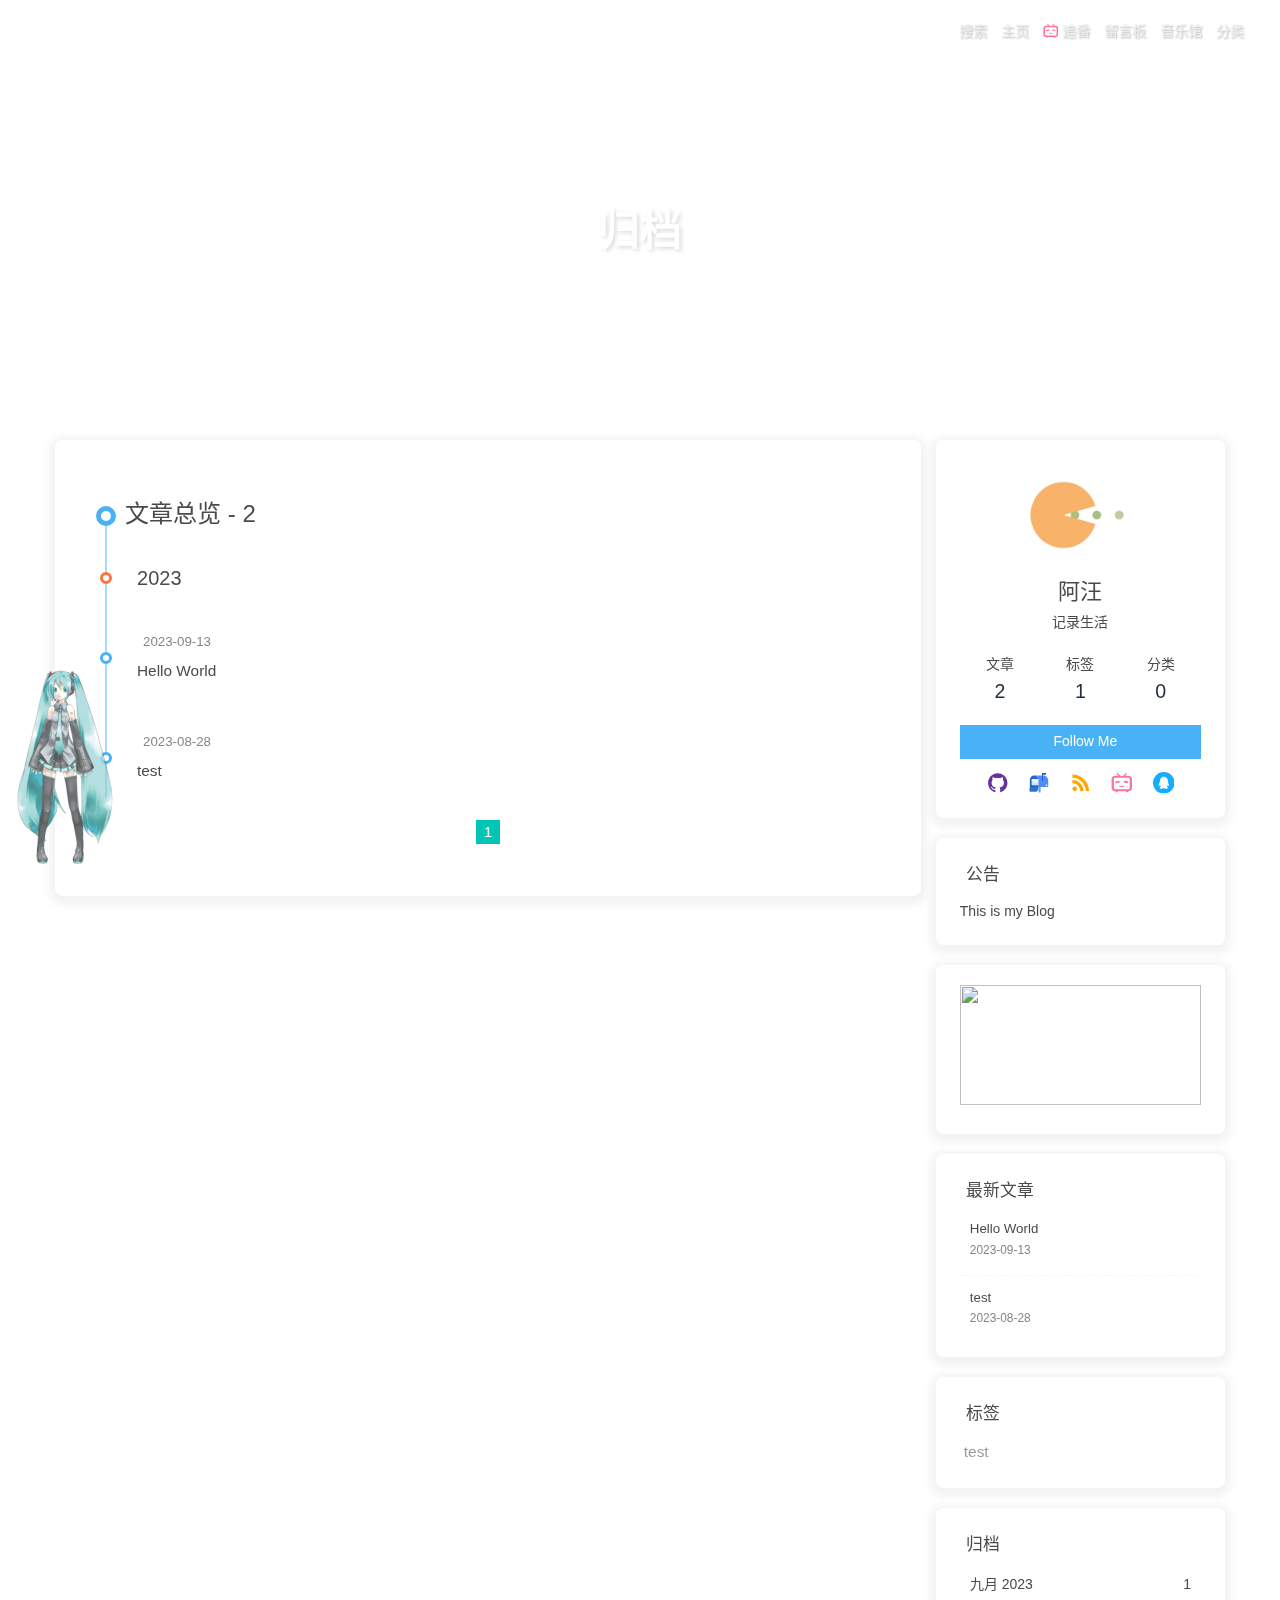
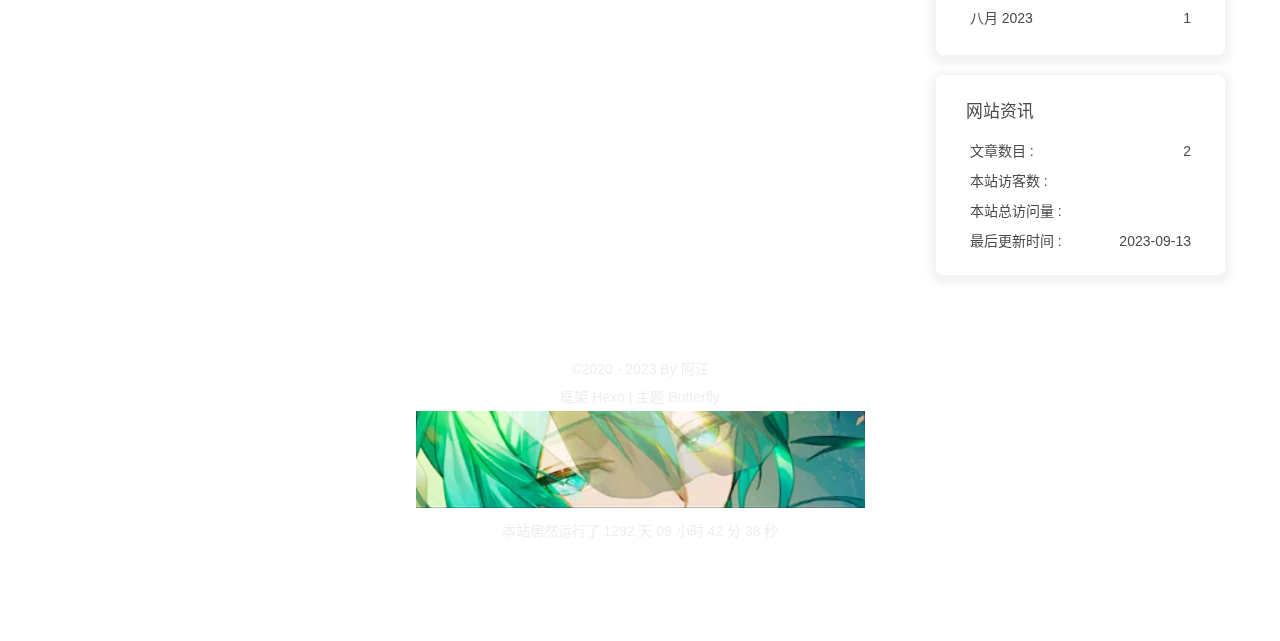
==== archives/index.html @ 82137a4c "Ai摘要 Updated By Github Actions" ====
<!DOCTYPE html><html lang="zh-CN" data-theme="light"><head><meta charset="UTF-8"><meta http-equiv="X-UA-Compatible" content="IE=edge"><meta name="viewport" content="width=device-width,initial-scale=1,viewport-fit=cover"><title>归档 | 阿汪的blog</title><meta name="author" content="阿汪"><meta name="copyright" content="阿汪"><meta name="format-detection" content="telephone=no"><meta name="theme-color" content="#ffffff"><meta name="description" content="记录生活"><meta property="og:type" content="website"><meta property="og:title" content="归档"><meta property="og:url" content="http://example.com/archives/index.html"><meta property="og:site_name" content="阿汪的blog"><meta property="og:description" content="记录生活"><meta property="og:locale" content="zh_CN"><meta property="og:image" content="https://i.loli.net/2021/02/24/5O1day2nriDzjSu.png"><meta property="article:author" content="阿汪"><meta property="article:tag" content="life"><meta name="twitter:card" content="summary"><meta name="twitter:image" content="https://i.loli.net/2021/02/24/5O1day2nriDzjSu.png"><link rel="shortcut icon" href="/img/siteicon/%E6%A3%92%E6%A3%92%E7%B3%9616.png"><link rel="canonical" href="http://example.com/archives/index.html"><link rel="preconnect" href="//cdn.jsdelivr.net"><link rel="preconnect" href="//busuanzi.ibruce.info"><link rel="manifest" href="/manifest.json"><link rel="apple-touch-icon" sizes="180x180" href="/img/siteicon/%E6%A3%92%E6%A3%92%E7%B3%96128.png"><link rel="icon" type="image/png" sizes="32x32" href="/img/siteicon/%E6%A3%92%E6%A3%92%E7%B3%9632.png"><link rel="icon" type="image/png" sizes="16x16" href="/img/siteicon/%E6%A3%92%E6%A3%92%E7%B3%9616.png"><link rel="mask-icon" href="/img/siteicon/%E6%A3%92%E6%A3%92%E7%B3%96128.png" color="#5bbad5"><link rel="stylesheet" href="/css/index.css"><link rel="stylesheet" href="https://cdn.jsdelivr.net/npm/@fortawesome/fontawesome-free/css/all.min.css" media="print" onload='this.media="all"'><link rel="stylesheet" href="https://cdn.jsdelivr.net/npm/@fancyapps/ui/dist/fancybox/fancybox.min.css" media="print" onload='this.media="all"'><script>const GLOBAL_CONFIG = {
  root: '/',
  algolia: undefined,
  localSearch: {"path":"/search.xml","preload":false,"top_n_per_article":1,"unescape":false,"languages":{"hits_empty":"找不到您查询的内容：${query}","hits_stats":"共找到 ${hits} 篇文章"}},
  translate: undefined,
  noticeOutdate: undefined,
  highlight: {"plugin":"highlighjs","highlightCopy":true,"highlightLang":true,"highlightHeightLimit":false},
  copy: {
    success: '复制成功',
    error: '复制错误',
    noSupport: '浏览器不支持'
  },
  relativeDate: {
    homepage: false,
    post: false
  },
  runtime: '',
  dateSuffix: {
    just: '刚刚',
    min: '分钟前',
    hour: '小时前',
    day: '天前',
    month: '个月前'
  },
  copyright: undefined,
  lightbox: 'fancybox',
  Snackbar: undefined,
  source: {
    justifiedGallery: {
      js: 'https://cdn.jsdelivr.net/npm/flickr-justified-gallery/dist/fjGallery.min.js',
      css: 'https://cdn.jsdelivr.net/npm/flickr-justified-gallery/dist/fjGallery.min.css'
    }
  },
  isPhotoFigcaption: false,
  islazyload: false,
  isAnchor: false,
  percent: {
    toc: true,
    rightside: false,
  },
  autoDarkmode: false
}</script><script id="config-diff">var GLOBAL_CONFIG_SITE={title:"归档",isPost:!1,isHome:!1,isHighlightShrink:!1,isToc:!1,postUpdate:"2023-09-13 06:16:11"}</script><noscript><style>#nav{opacity:1}.justified-gallery img{opacity:1}#post-meta time,#recent-posts time{display:inline!important}</style></noscript><script>(win=>{
    win.saveToLocal = {
      set: function setWithExpiry(key, value, ttl) {
        if (ttl === 0) return
        const now = new Date()
        const expiryDay = ttl * 86400000
        const item = {
          value: value,
          expiry: now.getTime() + expiryDay,
        }
        localStorage.setItem(key, JSON.stringify(item))
      },

      get: function getWithExpiry(key) {
        const itemStr = localStorage.getItem(key)

        if (!itemStr) {
          return undefined
        }
        const item = JSON.parse(itemStr)
        const now = new Date()

        if (now.getTime() > item.expiry) {
          localStorage.removeItem(key)
          return undefined
        }
        return item.value
      }
    }
  
    win.getScript = url => new Promise((resolve, reject) => {
      const script = document.createElement('script')
      script.src = url
      script.async = true
      script.onerror = reject
      script.onload = script.onreadystatechange = function() {
        const loadState = this.readyState
        if (loadState && loadState !== 'loaded' && loadState !== 'complete') return
        script.onload = script.onreadystatechange = null
        resolve()
      }
      document.head.appendChild(script)
    })
  
    win.getCSS = (url,id = false) => new Promise((resolve, reject) => {
      const link = document.createElement('link')
      link.rel = 'stylesheet'
      link.href = url
      if (id) link.id = id
      link.onerror = reject
      link.onload = link.onreadystatechange = function() {
        const loadState = this.readyState
        if (loadState && loadState !== 'loaded' && loadState !== 'complete') return
        link.onload = link.onreadystatechange = null
        resolve()
      }
      document.head.appendChild(link)
    })
  
      win.activateDarkMode = function () {
        document.documentElement.setAttribute('data-theme', 'dark')
        if (document.querySelector('meta[name="theme-color"]') !== null) {
          document.querySelector('meta[name="theme-color"]').setAttribute('content', '#0d0d0d')
        }
      }
      win.activateLightMode = function () {
        document.documentElement.setAttribute('data-theme', 'light')
        if (document.querySelector('meta[name="theme-color"]') !== null) {
          document.querySelector('meta[name="theme-color"]').setAttribute('content', '#ffffff')
        }
      }
      const t = saveToLocal.get('theme')
    
          if (t === 'dark') activateDarkMode()
          else if (t === 'light') activateLightMode()
        
      const asideStatus = saveToLocal.get('aside-status')
      if (asideStatus !== undefined) {
        if (asideStatus === 'hide') {
          document.documentElement.classList.add('hide-aside')
        } else {
          document.documentElement.classList.remove('hide-aside')
        }
      }
    
    const detectApple = () => {
      if(/iPad|iPhone|iPod|Macintosh/.test(navigator.userAgent)){
        document.documentElement.classList.add('apple')
      }
    }
    detectApple()
    })(window)</script><link rel="stylesheet" href="/css/custom.css" media="defer" onload='this.media="all"'><link rel="stylesheet" href="/css/rightmenu.css"><link rel="stylesheet" href="/css/iconfont.css"><link rel="stylesheet" href="https://cdn.cbd.int/hexo-butterfly-clock-anzhiyu@1.1.6/lib/clock.min.css"><link rel="stylesheet" href="https://npm.elemecdn.com/anzhiyu-blog@2.0.4/css/runtime/runtime.min.css" media="print" onload='this.media="all"'><link rel="stylesheet" href="https://cdn.cbd.int/hexo-butterfly-tag-plugins-plus@latest/lib/assets/font-awesome-animation.min.css" media="defer" onload='this.media="all"'><link rel="stylesheet" href="https://cdn.cbd.int/hexo-butterfly-tag-plugins-plus@latest/lib/tag_plugins.css" media="defer" onload='this.media="all"'><script src="https://cdn.cbd.int/hexo-butterfly-tag-plugins-plus@latest/lib/assets/carousel-touch.js"></script><link rel="stylesheet" href="https://cdn.cbd.int/hexo-butterfly-wowjs/lib/animate.min.css" media="print" onload='this.media="screen"'><meta name="generator" content="Hexo 6.3.0"></head><body><div id="web_bg"></div><div id="sidebar"><div id="menu-mask"></div><div id="sidebar-menus"><div class="avatar-img is-center"><img src="https://i.loli.net/2021/02/24/5O1day2nriDzjSu.png" onerror='onerror=null,src="/img/friend_404.gif"' alt="avatar"></div><div class="sidebar-site-data site-data is-center"><a href="/archives/"><div class="headline">文章</div><div class="length-num">2</div></a><a href="/tags/"><div class="headline">标签</div><div class="length-num">1</div></a><a href="/categories/"><div class="headline">分类</div><div class="length-num">0</div></a></div><hr class="custom-hr"><div class="menus_items"><div class="menus_item"><a class="site-page faa-parent animated-hover" href="/"><i class="fa-fw fas fa-home faa-tada"></i> <span>主页</span></a></div><div class="menus_item"><a class="site-page faa-parent animated-hover" href="/bangumis"><svg class="icon faa-tada" aria-hidden="true"><use xlink:href="#icon-bilibili"></use></svg> <span>追番</span></a></div><div class="menus_item"><a class="site-page faa-parent animated-hover" href="/comments/"><i class="fa-fw fas fa-envelope faa-tada"></i> <span>留言板</span></a></div><div class="menus_item"><a class="site-page faa-parent animated-hover" href="/music/"><i class="fa-fw fas fa-music faa-tada"></i> <span>音乐馆</span></a></div><div class="menus_item"><a class="site-page faa-parent animated-hover" href="/categories/"><i class="fa-fw fas fa-folder-open faa-tada"></i> <span>分类</span></a></div></div></div></div><div class="page" id="body-wrap"><header class="not-home-page" id="page-header"><nav id="nav"><span id="blog-info"><a href="/" title="阿汪的blog"></a></span><div id="menus"><div id="search-button"><a class="site-page social-icon search" href="javascript:void(0);"><i class="fas fa-search fa-fw"></i> <span>搜索</span></a></div><div class="menus_items"><div class="menus_item"><a class="site-page faa-parent animated-hover" href="/"><i class="fa-fw fas fa-home faa-tada"></i> <span>主页</span></a></div><div class="menus_item"><a class="site-page faa-parent animated-hover" href="/bangumis"><svg class="icon faa-tada" aria-hidden="true"><use xlink:href="#icon-bilibili"></use></svg> <span>追番</span></a></div><div class="menus_item"><a class="site-page faa-parent animated-hover" href="/comments/"><i class="fa-fw fas fa-envelope faa-tada"></i> <span>留言板</span></a></div><div class="menus_item"><a class="site-page faa-parent animated-hover" href="/music/"><i class="fa-fw fas fa-music faa-tada"></i> <span>音乐馆</span></a></div><div class="menus_item"><a class="site-page faa-parent animated-hover" href="/categories/"><i class="fa-fw fas fa-folder-open faa-tada"></i> <span>分类</span></a></div></div><div id="toggle-menu"><a class="site-page" href="javascript:void(0);"><i class="fas fa-bars fa-fw"></i></a></div></div></nav><div id="page-site-info"><h1 id="site-title">归档</h1></div></header><main class="layout" id="content-inner"><div id="archive"><div class="article-sort-title">文章总览 - 2</div><div class="article-sort"><div class="article-sort-item year">2023</div><div class="article-sort-item no-article-cover"><div class="article-sort-item-info"><div class="article-sort-item-time"><i class="far fa-calendar-alt"></i><time class="post-meta-date-created" datetime="2023-09-13T06:15:50.635Z" title="发表于 2023-09-13 06:15:50">2023-09-13</time></div><a class="article-sort-item-title" href="/posts/4a17b156.html" title="Hello World">Hello World</a></div></div><div class="article-sort-item no-article-cover"><div class="article-sort-item-info"><div class="article-sort-item-time"><i class="far fa-calendar-alt"></i><time class="post-meta-date-created" datetime="2023-08-28T15:39:03.000Z" title="发表于 2023-08-28 15:39:03">2023-08-28</time></div><a class="article-sort-item-title" href="/posts/d87f7e0c.html" title="test">test</a></div></div></div><nav id="pagination"><div class="pagination"><span class="page-number current">1</span></div></nav></div><div class="aside-content" id="aside-content"><div class="card-widget card-info"><div class="is-center"><div class="avatar-img"><img src="https://i.loli.net/2021/02/24/5O1day2nriDzjSu.png" onerror='this.onerror=null,this.src="/img/friend_404.gif"' alt="avatar"></div><div class="author-info__name">阿汪</div><div class="author-info__description">记录生活</div></div><div class="card-info-data site-data is-center"><a href="/archives/"><div class="headline">文章</div><div class="length-num">2</div></a><a href="/tags/"><div class="headline">标签</div><div class="length-num">1</div></a><a href="/categories/"><div class="headline">分类</div><div class="length-num">0</div></a></div><a id="card-info-btn" target="_blank" rel="noopener" href="https://github.com/xxxxxx"><i class="fab fa-github"></i><span>Follow Me</span></a><div class="card-info-social-icons is-center"><a class="social-icon faa-parent animated-hover" href="https://github.com/anzhiyu-c" target="_blank" title="Github"><svg class="icon faa-tada" aria-hidden="true"><use xlink:href="#icon-gitHub"></use></svg></a><a class="social-icon faa-parent animated-hover" href="https://mail.qq.com/cgi-bin/qm_share?t=qm_mailme&amp;email=2268025923@qq.com" target="_blank" title="Email"><svg class="icon faa-tada" aria-hidden="true"><use xlink:href="#icon-youxiang"></use></svg></a><a class="social-icon faa-parent animated-hover" href="/atom.xml" target="_blank" title="RSS"><svg class="icon faa-tada" aria-hidden="true"><use xlink:href="#icon-rss"></use></svg></a><a class="social-icon faa-parent animated-hover" href="https://space.bilibili.com/372204786" target="_blank" title="BiliBili"><svg class="icon faa-tada" aria-hidden="true"><use xlink:href="#icon-bilibili"></use></svg></a><a class="social-icon faa-parent animated-hover" href="tencent://Message/?Uin=2268025923&amp;amp;websiteName=local.edu.com:8888=&amp;amp;Menu=yes" target="_blank" title="QQ"><svg class="icon faa-tada" aria-hidden="true"><use xlink:href="#icon-QQ1"></use></svg></a></div></div><div class="card-widget card-announcement"><div class="item-headline"><i class="fas fa-bullhorn fa-shake"></i><span>公告</span></div><div class="announcement_content">This is my Blog</div></div><div class="sticky_layout"><div class="card-widget card-recent-post"><div class="item-headline"><i class="fas fa-history"></i><span>最新文章</span></div><div class="aside-list"><div class="aside-list-item no-cover"><div class="content"><a class="title" href="/posts/4a17b156.html" title="Hello World">Hello World</a><time datetime="2023-09-13T06:15:50.635Z" title="发表于 2023-09-13 06:15:50">2023-09-13</time></div></div><div class="aside-list-item no-cover"><div class="content"><a class="title" href="/posts/d87f7e0c.html" title="test">test</a><time datetime="2023-08-28T15:39:03.000Z" title="发表于 2023-08-28 15:39:03">2023-08-28</time></div></div></div></div><div class="card-widget card-tags"><div class="item-headline"><i class="fas fa-tags"></i><span>标签</span></div><div class="card-tag-cloud"><a href="/tags/test/" style="font-size:1.1em;color:#999">test</a></div></div><div class="card-widget card-archives"><div class="item-headline"><i class="fas fa-archive"></i><span>归档</span></div><ul class="card-archive-list"><li class="card-archive-list-item"><a class="card-archive-list-link" href="/archives/2023/09/"><span class="card-archive-list-date">九月 2023</span><span class="card-archive-list-count">1</span></a></li><li class="card-archive-list-item"><a class="card-archive-list-link" href="/archives/2023/08/"><span class="card-archive-list-date">八月 2023</span><span class="card-archive-list-count">1</span></a></li></ul></div><div class="card-widget card-webinfo"><div class="item-headline"><i class="fas fa-chart-line"></i><span>网站资讯</span></div><div class="webinfo"><div class="webinfo-item"><div class="item-name">文章数目 :</div><div class="item-count">2</div></div><div class="webinfo-item"><div class="item-name">本站访客数 :</div><div class="item-count" id="busuanzi_value_site_uv"><i class="fa-solid fa-spinner fa-spin"></i></div></div><div class="webinfo-item"><div class="item-name">本站总访问量 :</div><div class="item-count" id="busuanzi_value_site_pv"><i class="fa-solid fa-spinner fa-spin"></i></div></div><div class="webinfo-item"><div class="item-name">最后更新时间 :</div><div class="item-count" id="last-push-date" data-lastpushdate="2023-09-13T06:16:11.800Z"><i class="fa-solid fa-spinner fa-spin"></i></div></div></div></div></div></div></main><footer id="footer"><div id="footer-wrap"><div class="copyright">&copy;2020 - 2023 By 阿汪</div><div class="framework-info"><span>框架</span> <a target="_blank" rel="noopener" href="https://hexo.io">Hexo</a><span class="footer-separator">|</span><span>主题</span> <a target="_blank" rel="noopener" href="https://github.com/jerryc127/hexo-theme-butterfly">Butterfly</a></div></div></footer></div><div id="rightside"><div id="rightside-config-hide"><button id="darkmode" type="button" title="浅色和深色模式转换"><i class="fas fa-adjust"></i></button><button id="hide-aside-btn" type="button" title="单栏和双栏切换"><i class="fas fa-arrows-alt-h"></i></button></div><div id="rightside-config-show"><button id="rightside_config" type="button" title="设置"><i class="fas fa-cog fa-spin"></i></button><button id="go-up" type="button" title="回到顶部"><span class="scroll-percent"></span><i class="fas fa-arrow-up"></i></button></div></div><div class="js-pjax" id="rightMenu"><div class="rightMenu-group rightMenu-small"><a class="rightMenu-item" href="javascript:window.history.back();"><i class="fa fa-arrow-left"></i></a><a class="rightMenu-item" href="javascript:window.history.forward();"><i class="fa fa-arrow-right"></i></a><a class="rightMenu-item" href="javascript:window.location.reload();"><i class="fa fa-refresh"></i></a><a class="rightMenu-item" href="javascript:rmf.scrollToTop();"><i class="fa fa-arrow-up"></i></a></div><div class="rightMenu-group rightMenu-line hide" id="menu-text"><a class="rightMenu-item" href="javascript:rmf.copySelect();"><i class="fa fa-copy"></i><span>复制</span></a><a class="rightMenu-item" href="javascript:window.open(&quot;https://www.baidu.com/s?wd=&quot;+window.getSelection().toString());window.location.reload();"><i class="iconfont icon-baidu"></i><span>百度搜索</span></a><a class="rightMenu-item" href="javascript:rmf.searchinThisPage();"><i class="fas fa-search"></i><span>站内搜索</span></a></div><div class="rightMenu-group rightMenu-line hide" id="menu-too"><a class="rightMenu-item" href="javascript:window.open(window.getSelection().toString());window.location.reload();"><i class="fa fa-link"></i><span>转到链接</span></a></div><div class="rightMenu-group rightMenu-line hide" id="menu-paste"><a class="rightMenu-item" href="javascript:rmf.paste()"><i class="fa fa-copy"></i><span>粘贴</span></a><a class="rightMenu-item" href="javascript:rmf.copyWordsLink()"><i class="fa fa-link"></i><span>复制本文地址</span></a></div><div class="rightMenu-group rightMenu-line hide" id="menu-to"><a class="rightMenu-item" href="javascript:rmf.openWithNewTab()"><i class="fa fa-window-restore"></i><span>新窗口打开</span></a><a class="rightMenu-item" id="menu-too" href="javascript:rmf.open()"><i class="fa fa-link"></i><span>转到链接</span></a><a class="rightMenu-item" href="javascript:rmf.copyLink()"><i class="fa fa-copy"></i><span>复制链接</span></a></div><div class="rightMenu-group rightMenu-line hide" id="menu-img"><a class="rightMenu-item" href="javascript:rmf.saveAs()"><i class="fa fa-download"></i><span>保存图片</span></a><a class="rightMenu-item" href="javascript:rmf.openWithNewTab()"><i class="fa fa-window-restore"></i><span>在新窗口打开</span></a><a class="rightMenu-item" href="javascript:rmf.click()"><i class="fa fa-arrows-alt"></i><span>全屏显示</span></a><a class="rightMenu-item" href="javascript:rmf.copyLink()"><i class="fa fa-copy"></i><span>复制图片链接</span></a></div><div class="rightMenu-group rightMenu-line"><a class="rightMenu-item" href="javascript:rmf.switchDarkMode();"><i class="fa fa-moon"></i><span>昼夜切换</span></a><a class="rightMenu-item" href="javascript:rmf.switchReadMode();"><i class="fa fa-book"></i><span>阅读模式</span></a><a class="rightMenu-item" href="javascript:fullScreen();"><i class="fas fa-expand"></i><span>进入全屏</span></a></div></div><div><script src="/js/utils.js"></script><script src="/js/main.js"></script><script src="https://cdn.jsdelivr.net/npm/@fancyapps/ui/dist/fancybox/fancybox.umd.min.js"></script><div class="js-pjax"></div><div class="aplayer no-destroy" data-id="5224868343" data-server="netease" data-type="playlist" data-order="list" data-fixed="true" data-preload="auto" data-autoplay="false" data-mutex="true"></div><script src="https://npm.elemecdn.com/jquery@latest/dist/jquery.min.js"></script><script src="/js/rightmenu.js"></script><link rel="stylesheet" href="https://cdn.jsdelivr.net/npm/aplayer/dist/APlayer.min.css" media="print" onload='this.media="all"'><script src="https://cdn.jsdelivr.net/npm/aplayer/dist/APlayer.min.js"></script><script src="https://cdn.jsdelivr.net/npm/butterfly-extsrc/metingjs/dist/Meting.min.js"></script><script src="https://cdn.jsdelivr.net/npm/pjax/pjax.min.js"></script><script>let pjaxSelectors = ["head > title","#config-diff","#body-wrap","#rightside-config-hide","#rightside-config-show",".js-pjax"]

var pjax = new Pjax({
  elements: 'a:not([target="_blank"])',
  selectors: pjaxSelectors,
  cacheBust: false,
  analytics: false,
  scrollRestoration: false
})

document.addEventListener('pjax:send', function () {

  // removeEventListener scroll 
  window.tocScrollFn && window.removeEventListener('scroll', window.tocScrollFn)
  window.scrollCollect && window.removeEventListener('scroll', scrollCollect)

  document.getElementById('rightside').style.cssText = "opacity: ''; transform: ''"
  
  if (window.aplayers) {
    for (let i = 0; i < window.aplayers.length; i++) {
      if (!window.aplayers[i].options.fixed) {
        window.aplayers[i].destroy()
      }
    }
  }

  typeof typed === 'object' && typed.destroy()

  //reset readmode
  const $bodyClassList = document.body.classList
  $bodyClassList.contains('read-mode') && $bodyClassList.remove('read-mode')

  typeof disqusjs === 'object' && disqusjs.destroy()
})

document.addEventListener('pjax:complete', function () {
  window.refreshFn()

  document.querySelectorAll('script[data-pjax]').forEach(item => {
    const newScript = document.createElement('script')
    const content = item.text || item.textContent || item.innerHTML || ""
    Array.from(item.attributes).forEach(attr => newScript.setAttribute(attr.name, attr.value))
    newScript.appendChild(document.createTextNode(content))
    item.parentNode.replaceChild(newScript, item)
  })

  GLOBAL_CONFIG.islazyload && window.lazyLoadInstance.update()

  typeof panguInit === 'function' && panguInit()

  // google analytics
  typeof gtag === 'function' && gtag('config', '', {'page_path': window.location.pathname});

  // baidu analytics
  typeof _hmt === 'object' && _hmt.push(['_trackPageview',window.location.pathname]);

  typeof loadMeting === 'function' && document.getElementsByClassName('aplayer').length && loadMeting()

  // prismjs
  typeof Prism === 'object' && Prism.highlightAll()
})

document.addEventListener('pjax:error', (e) => {
  if (e.request.status === 404) {
    pjax.loadUrl('/404.html')
  }
})</script><div class="app-refresh" id="app-refresh" style="position:fixed;top:-2.2rem;left:0;right:0;z-index:99999;padding:0 1rem;font-size:15px;height:2.2rem;transition:all .3s ease"><div class="app-refresh-wrap" style="display:flex;color:#fff;height:100%;align-items:center;justify-content:center"><label>✨ 有新文章啦！ 👉</label><a href="javascript:void(0)" onclick="location.reload()"><span style="color:#fff;text-decoration:underline;cursor:pointer">🍗点击食用🍔</span></a></div></div><script>if ('serviceWorker' in navigator) {
    if (navigator.serviceWorker.controller) {
        navigator.serviceWorker.addEventListener('controllerchange', function() {
            showNotification()
        })
    }
    window.addEventListener('load', function() {
        navigator.serviceWorker.register('/sw.js')
    })
}
function showNotification() {
    if (GLOBAL_CONFIG.Snackbar) {
        var snackbarBg =
            document.documentElement.getAttribute('data-theme') === 'light' ?
                GLOBAL_CONFIG.Snackbar.bgLight :
                GLOBAL_CONFIG.Snackbar.bgDark
        var snackbarPos = GLOBAL_CONFIG.Snackbar.position
        Snackbar.show({
            text: '✨ 有新文章啦！ 👉',
            backgroundColor: snackbarBg,
            duration: 500000,
            pos: snackbarPos,
            actionText: '🍗点击食用🍔',
            actionTextColor: '#fff',
            onActionClick: function(e) {
                location.reload()
            },
        })
    } else {
        var showBg =
            document.documentElement.getAttribute('data-theme') === 'light' ?
                '#3b70fc' :
                '#1f1f1f'
        var cssText = `top: 0; background: ${showBg};`
        document.getElementById('app-refresh').style.cssText = cssText
    }
}</script><script async data-pjax src="//busuanzi.ibruce.info/busuanzi/2.3/busuanzi.pure.mini.js"></script><div id="local-search"><div class="search-dialog"><nav class="search-nav"><span class="search-dialog-title">搜索</span><span id="loading-status"></span><button class="search-close-button"><i class="fas fa-times"></i></button></nav><div class="is-center" id="loading-database"><i class="fas fa-spinner fa-pulse"></i> <span>数据库加载中</span></div><div class="search-wrap"><div id="local-search-input"><div class="local-search-box"><input class="local-search-box--input" placeholder="搜索文章" type="text"></div></div><hr><div class="no-result" id="local-search-results"></div><div id="local-search-stats-wrap"></div></div></div><div id="search-mask"></div><script src="/js/search/local-search.js"></script></div></div><script data-pjax>function butterfly_clock_anzhiyu_injector_config(){var a=document.getElementsByClassName("sticky_layout")[0];console.log("已挂载butterfly_clock_anzhiyu"),a&&a.insertAdjacentHTML("afterbegin",'<div class="card-widget card-clock"><div class="card-glass"><div class="card-background"><div class="card-content"><div id="hexo_electric_clock"><img class="entered loading" id="card-clock-loading" src="https://cdn.cbd.int/hexo-butterfly-clock-anzhiyu@1.1.6/lib/loading.gif" style="height: 120px; width: 100%;" data-ll-status="loading"/></div></div></div></div></div>')}for(var elist="null".split(","),cpage=location.pathname,epage="all",qweather_key="09fa2842f8e643f3ab75230907e44643",gaud_map_key="7d6a123797f6c7f536a6a84215a7b195",baidu_ak_key="undefined",flag=0,clock_rectangle="123.38,41.8",clock_default_rectangle_enable="true",i=0;i<elist.length;i++)cpage.includes(elist[i])&&flag++;"all"===epage&&0==flag?butterfly_clock_anzhiyu_injector_config():epage===cpage&&butterfly_clock_anzhiyu_injector_config()</script><script src="https://widget.qweather.net/simple/static/js/he-simple-common.js?v=2.0"></script><script data-pjax src="https://cdn.cbd.int/hexo-butterfly-clock-anzhiyu@1.1.6/lib/clock.min.js"></script><script data-pjax>function butterfly_footer_beautify_injector_config(){var t=document.getElementById("footer-wrap");console.log("已挂载butterfly_footer_beautify"),t.insertAdjacentHTML("beforeend",'<div id="workboard"></div><p id="ghbdages"><a class="github-badge" target="_blank" href="https://hexo.io/" style="margin-inline:5px" data-title="博客框架为Hexo_v5.4.0" title=""><img src="https://img.shields.io/badge/Frame-Hexo-blue?style=flat&amp;logo=hexo" alt=""/></a><a class="github-badge" target="_blank" href="https://butterfly.js.org/" style="margin-inline:5px" data-title="主题版本Butterfly_v4.2.2" title=""><img src="https://img.shields.io/badge/Theme-Butterfly-6513df?style=flat&amp;logo=bitdefender" alt=""/></a><a class="github-badge" target="_blank" href="https://www.jsdelivr.com/" style="margin-inline:5px" data-title="本站使用JsDelivr为静态资源提供CDN加速" title=""><img src="https://img.shields.io/badge/CDN-jsDelivr-orange?style=flat&amp;logo=jsDelivr" alt=""/></a><a class="github-badge" target="_blank" href="https://github.com/" style="margin-inline:5px" data-title="本站项目由Github托管" title=""><img src="https://img.shields.io/badge/Source-Github-d021d6?style=flat&amp;logo=GitHub" alt=""/></a><a class="github-badge" target="_blank" href="http://creativecommons.org/licenses/by-nc-sa/4.0/" style="margin-inline:5px" data-title="本站采用知识共享署名-非商业性使用-相同方式共享4.0国际许可协议进行许可" title=""><img src="https://img.shields.io/badge/Copyright-BY--NC--SA%204.0-d42328?style=flat&amp;logo=Claris" alt=""/></a></p>')}for(var elist="null".split(","),cpage=location.pathname,epage="all",flag=0,i=0;i<elist.length;i++)cpage.includes(elist[i])&&flag++;"all"===epage&&0==flag?butterfly_footer_beautify_injector_config():epage===cpage&&butterfly_footer_beautify_injector_config()</script><script async src="/js/runtime.js"></script><script async src="/js/ali_font.js"></script><div class="js-pjax"><script async>for(var arr=document.getElementsByClassName("recent-post-item"),i=0;i<arr.length;i++)arr[i].classList.add("wow"),arr[i].classList.add("animate__zoomIn"),arr[i].setAttribute("data-wow-duration","1.5s"),arr[i].setAttribute("data-wow-delay","200ms"),arr[i].setAttribute("data-wow-offset","30"),arr[i].setAttribute("data-wow-iteration","1")</script><script async>for(var arr=document.getElementsByClassName("card-widget"),i=0;i<arr.length;i++)arr[i].classList.add("wow"),arr[i].classList.add("animate__zoomIn"),arr[i].setAttribute("data-wow-duration",""),arr[i].setAttribute("data-wow-delay","200ms"),arr[i].setAttribute("data-wow-offset",""),arr[i].setAttribute("data-wow-iteration","")</script><script async>for(var arr=document.getElementsByClassName("flink-list-card"),i=0;i<arr.length;i++)arr[i].classList.add("wow"),arr[i].classList.add("animate__flipInY"),arr[i].setAttribute("data-wow-duration","3s"),arr[i].setAttribute("data-wow-delay",""),arr[i].setAttribute("data-wow-offset",""),arr[i].setAttribute("data-wow-iteration","")</script><script async>for(var arr=document.getElementsByClassName("flink-list-card"),i=0;i<arr.length;i++)arr[i].classList.add("wow"),arr[i].classList.add("animate__animated"),arr[i].setAttribute("data-wow-duration","3s"),arr[i].setAttribute("data-wow-delay",""),arr[i].setAttribute("data-wow-offset",""),arr[i].setAttribute("data-wow-iteration","")</script><script async>for(var arr=document.getElementsByClassName("article-sort-item"),i=0;i<arr.length;i++)arr[i].classList.add("wow"),arr[i].classList.add("animate__slideInRight"),arr[i].setAttribute("data-wow-duration","1.5s"),arr[i].setAttribute("data-wow-delay",""),arr[i].setAttribute("data-wow-offset",""),arr[i].setAttribute("data-wow-iteration","")</script><script async>for(var arr=document.getElementsByClassName("site-card"),i=0;i<arr.length;i++)arr[i].classList.add("wow"),arr[i].classList.add("animate__flipInY"),arr[i].setAttribute("data-wow-duration","3s"),arr[i].setAttribute("data-wow-delay",""),arr[i].setAttribute("data-wow-offset",""),arr[i].setAttribute("data-wow-iteration","")</script><script async>for(var arr=document.getElementsByClassName("site-card"),i=0;i<arr.length;i++)arr[i].classList.add("wow"),arr[i].classList.add("animate__animated"),arr[i].setAttribute("data-wow-duration","3s"),arr[i].setAttribute("data-wow-delay",""),arr[i].setAttribute("data-wow-offset",""),arr[i].setAttribute("data-wow-iteration","")</script></div><script defer src="https://cdn.cbd.int/hexo-butterfly-wowjs/lib/wow.min.js"></script><script defer src="https://cdn.cbd.int/hexo-butterfly-wowjs/lib/wow_init.js"></script><script src="/live2dw/lib/L2Dwidget.min.js?094cbace49a39548bed64abff5988b05"></script><script>L2Dwidget.init({pluginRootPath:"live2dw/",pluginJsPath:"lib/",pluginModelPath:"assets/",tagMode:!1,debug:!1,model:{jsonPath:"/live2dw/assets/assets/miku.model.json"},display:{position:"left",width:150,height:300,hOffset:-15,vOffset:-15},mobile:{show:!0},react:{opacity:.7},log:!1})</script></body></html>
---- css/custom.css ----
@font-face{font-family:ZhuZiAYuanJWD;src:url(https://npm.elemecdn.com/anzhiyu-blog@1.1.6/fonts/ZhuZiAWan.woff2);font-display:swap;font-weight:lighter}div#menus{font-family:ZhuZiAYuanJWD}h1#site-title{font-family:ZhuZiAYuanJWD;font-size:3em!important}a.article-title,a.blog-slider__title,a.categoryBar-list-link,h1.post-title{font-family:ZhuZiAYuanJWD}.iconfont{font-family:iconfont!important;font-size:3em;font-style:normal;-webkit-font-smoothing:antialiased;-moz-osx-font-smoothing:grayscale}svg.icon{width:1em;height:1em;vertical-align:-.15em;fill:currentColor;overflow:hidden}.icon-zhongbiao::before{color:#f7c768}#article-container .bangumi-tab.bangumi-active{background:var(--anzhiyu-theme);color:var(--anzhiyu-ahoverbg);border-radius:10px}a.bangumi-tab:hover{text-decoration:none!important}.bangumi-button:hover{background:var(--anzhiyu-theme)!important;border-radius:10px!important;color:var(--anzhiyu-ahoverbg)!important}a.bangumi-button.bangumi-nextpage:hover{text-decoration:none!important}.bangumi-button{padding:5px 10px!important}a.bangumi-tab{padding:5px 10px!important}svg.icon.faa-tada{font-size:1.1em}.bangumi-info-item{border-right:1px solid #f2b94b}.bangumi-info-item span{color:#f2b94b}.bangumi-info-item em{color:#f2b94b}#uploadSource>svg{width:1.19em;height:1.5em}#page-header:not(.not-top-img):before{background-color:transparent!important}#recent-posts>.recent-post-item{background:rgba(255,255,255,.9)}#aside-content .card-widget{background:rgba(255,255,255,.9)}div#post{background:rgba(255,255,255,.9)}div#page{background:rgba(255,255,255,.9)}div#archive{background:rgba(255,255,255,.9)}div#tag{background:rgba(255,255,255,.9)}div#category{background:rgba(255,255,255,.9)}[data-theme=dark] #recent-posts>.recent-post-item{background:#121212}[data-theme=dark] .card-widget{background:#121212!important}[data-theme=dark] div#post{background:#121212!important}[data-theme=dark] div#tag{background:#121212!important}[data-theme=dark] div#archive{background:#121212!important}[data-theme=dark] div#page{background:#121212!important}[data-theme=dark] div#category{background:#121212!important}[data-theme=dark] div#category{background:0 0!important}#footer{background:0 0!important}#page-header{background:0 0!important}#rightside>div>button{border-radius:5px}::-webkit-scrollbar{width:10px;height:10px}::-webkit-scrollbar-thumb{background-color:#3b70fc;border-radius:2em}::-webkit-scrollbar-corner{background-color:transparent}::-moz-selection{color:#fff;background-color:#3b70fc}.aplayer.aplayer-fixed.aplayer-narrow .aplayer-body{left:-66px!important;transition:all .3s}.aplayer.aplayer-fixed.aplayer-narrow .aplayer-body:hover{left:0!important;transition:all .3s}.aplayer.aplayer-fixed{z-index:999999!important}.vwrap{box-shadow:2px 2px 5px #bbb;background:rgba(255,255,255,.3);border-radius:8px;padding:30px;margin:30px 0 30px 0}.vcard{box-shadow:2px 2px 5px #bbb;background:rgba(255,255,255,.3);border-radius:8px;padding:30px;margin:30px 0 0 0}#article-container a:hover{text-decoration:none!important}#article-container #hpp_talk p img{display:inline}#error-wrap{position:absolute;top:40%;right:0;left:0;margin:0 auto;padding:0 1rem;max-width:1000px;transform:translate(0,-50%)}#error-wrap .error-content{display:flex;flex-direction:row;justify-content:center;align-items:center;margin:0 1rem;height:18rem;border-radius:8px;background:var(--card-bg);box-shadow:var(--card-box-shadow);transition:all .3s}#error-wrap .error-content .error-img{box-flex:1;flex:1;height:100%;border-top-left-radius:8px;border-bottom-left-radius:8px;background-color:#3b70fc;background-position:center;background-size:cover}#error-wrap .error-content .error-info{box-flex:1;flex:1;padding:.5rem;text-align:center;font-size:14px;font-family:Titillium Web,"PingFang SC","Hiragino Sans GB","Microsoft JhengHei","Microsoft YaHei",sans-serif}#error-wrap .error-content .error-info .error_title{margin-top:-4rem;font-size:9em}#error-wrap .error-content .error-info .error_subtitle{margin-top:-3.5rem;word-break:break-word;font-size:1.6em}#error-wrap .error-content .error-info a{display:inline-block;margin-top:.5rem;padding:.3rem 1.5rem;background:var(--btn-bg);color:var(--btn-color)}#body-wrap.error .aside-list{display:flex;flex-direction:row;flex-wrap:nowrap;bottom:0;position:absolute;padding:1rem;width:100%;overflow:scroll}#body-wrap.error .aside-list .aside-list-group{display:flex;flex-direction:row;flex-wrap:nowrap;max-width:1200px;margin:0 auto}#body-wrap.error .aside-list .aside-list-item{padding:.5rem}#body-wrap.error .aside-list .aside-list-item img{width:100%;object-fit:cover;border-radius:12px}#body-wrap.error .aside-list .aside-list-item .thumbnail{overflow:hidden;width:230px;height:143px;background:var(--anzhiyu-card-bg);display:flex}#body-wrap.error .aside-list .aside-list-item .content .title{-webkit-line-clamp:2;overflow:hidden;display:-webkit-box;-webkit-box-orient:vertical;line-height:1.5;justify-content:center;align-items:flex-end;align-content:center;padding-top:.5rem;color:#fff}#body-wrap.error .aside-list .aside-list-item .content time{display:none}#article-container figure.highlight{border-radius:10px}
---- css/rightmenu.css ----
#rightMenu{display:none;position:fixed;width:160px;height:fit-content;top:10%;left:10%;background-color:var(--card-bg);border:1px solid var(--font-color);border-radius:8px;z-index:100}#rightMenu .rightMenu-group{padding:7px 6px}#rightMenu .rightMenu-group:not(:nth-last-child(1)){border-bottom:1px solid var(--font-color)}#rightMenu .rightMenu-group.rightMenu-small{display:flex;justify-content:space-between}#rightMenu .rightMenu-group .rightMenu-item{height:30px;line-height:30px;border-radius:8px;transition:.3s;color:var(--font-color)}#rightMenu .rightMenu-group.rightMenu-line .rightMenu-item{display:flex;height:40px;line-height:40px;padding:0 4px}#rightMenu .rightMenu-group .rightMenu-item:hover{background-color:var(--text-bg-hover)}#rightMenu .rightMenu-group .rightMenu-item i{display:inline-block;text-align:center;line-height:30px;width:30px;height:30px;padding:0 5px}#rightMenu .rightMenu-group .rightMenu-item span{line-height:30px}#rightMenu .rightMenu-group.rightMenu-line .rightMenu-item *{height:40px;line-height:40px}.rightMenu-group.hide{display:none}
---- css/iconfont.css ----
@font-face{font-family:iconfont;src:url(iconfont.woff2?t=1659311976990) format('woff2'),url(iconfont.woff?t=1659311976990) format('woff'),url(iconfont.ttf?t=1659311976990) format('truetype')}.iconfont{font-family:iconfont!important;font-size:16px;font-style:normal;-webkit-font-smoothing:antialiased;-moz-osx-font-smoothing:grayscale}.icon-danmu:before{content:"\e612"}.icon-biaoqian:before{content:"\e63d"}.icon-fenlei:before{content:"\e601"}.icon-fanti:before{content:"\e6d8"}.icon-baidu:before{content:"\e60a"}.icon-csdn:before{content:"\e600"}.icon-RSS:before{content:"\e78a"}.icon-bilibili:before{content:"\e609"}.icon-gitee:before{content:"\e60c"}.icon-zhihu:before{content:"\e60d"}
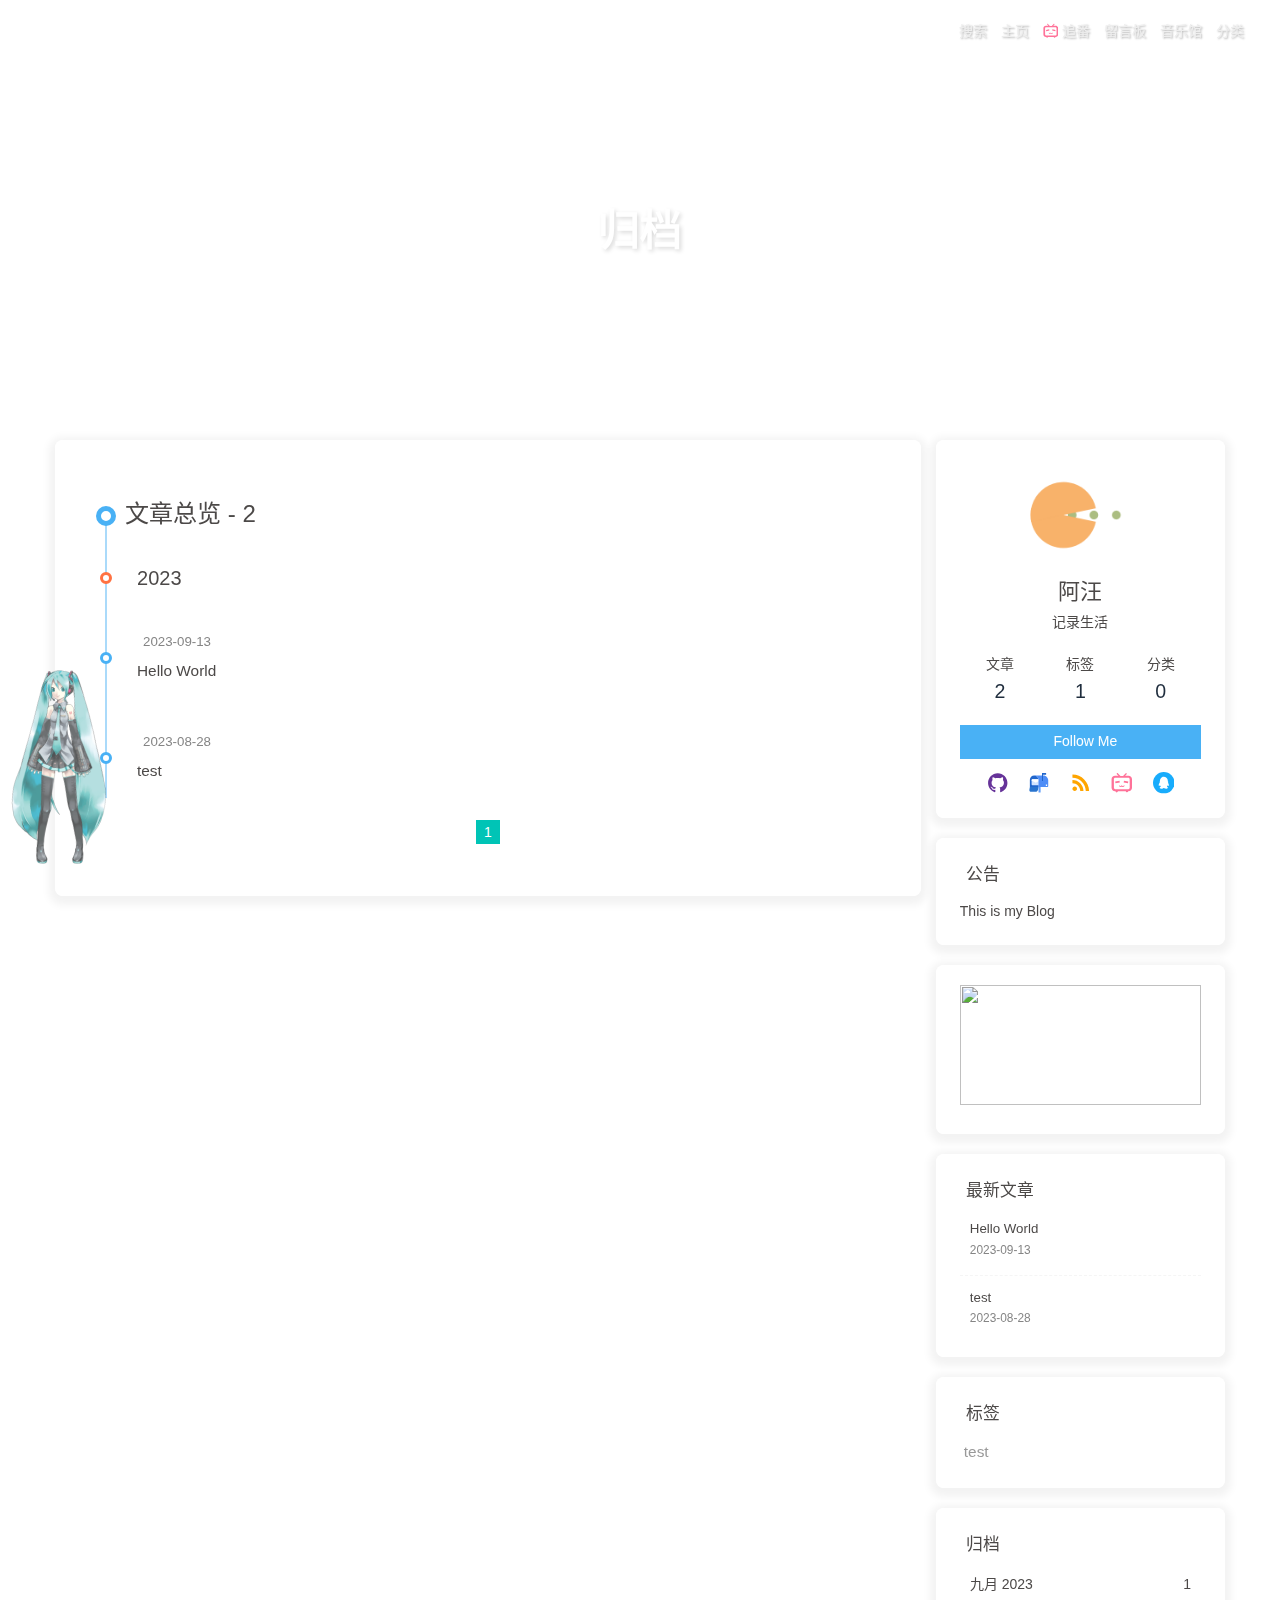
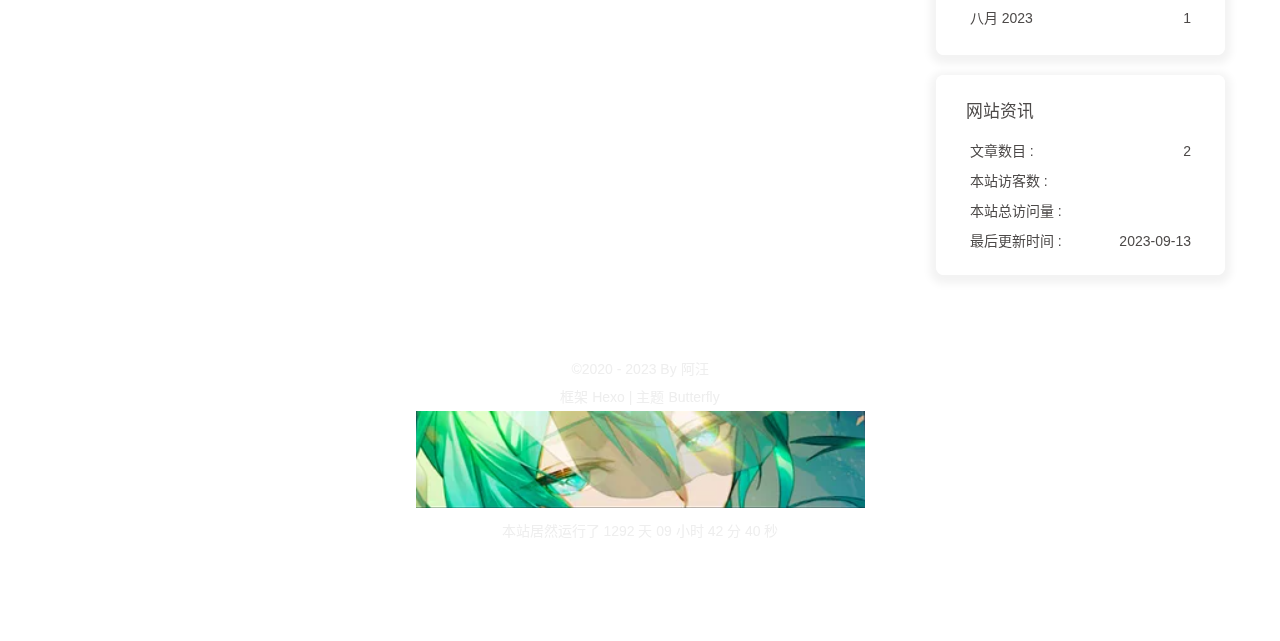
==== commit 0f84078c: "Ai摘要 Updated By Github Actions" ====
--- a/archives/index.html
+++ b/archives/index.html
@@ -39,7 +39,7 @@
     rightside: false,
   },
   autoDarkmode: false
-}</script><script id="config-diff">var GLOBAL_CONFIG_SITE={title:"归档",isPost:!1,isHome:!1,isHighlightShrink:!1,isToc:!1,postUpdate:"2023-09-13 06:16:11"}</script><noscript><style>#nav{opacity:1}.justified-gallery img{opacity:1}#post-meta time,#recent-posts time{display:inline!important}</style></noscript><script>(win=>{
+}</script><script id="config-diff">var GLOBAL_CONFIG_SITE={title:"归档",isPost:!1,isHome:!1,isHighlightShrink:!1,isToc:!1,postUpdate:"2023-09-13 06:59:46"}</script><noscript><style>#nav{opacity:1}.justified-gallery img{opacity:1}#post-meta time,#recent-posts time{display:inline!important}</style></noscript><script>(win=>{
     win.saveToLocal = {
       set: function setWithExpiry(key, value, ttl) {
         if (ttl === 0) return
@@ -130,7 +130,7 @@
       }
     }
     detectApple()
-    })(window)</script><link rel="stylesheet" href="/css/custom.css" media="defer" onload='this.media="all"'><link rel="stylesheet" href="/css/rightmenu.css"><link rel="stylesheet" href="/css/iconfont.css"><link rel="stylesheet" href="https://cdn.cbd.int/hexo-butterfly-clock-anzhiyu@1.1.6/lib/clock.min.css"><link rel="stylesheet" href="https://npm.elemecdn.com/anzhiyu-blog@2.0.4/css/runtime/runtime.min.css" media="print" onload='this.media="all"'><link rel="stylesheet" href="https://cdn.cbd.int/hexo-butterfly-tag-plugins-plus@latest/lib/assets/font-awesome-animation.min.css" media="defer" onload='this.media="all"'><link rel="stylesheet" href="https://cdn.cbd.int/hexo-butterfly-tag-plugins-plus@latest/lib/tag_plugins.css" media="defer" onload='this.media="all"'><script src="https://cdn.cbd.int/hexo-butterfly-tag-plugins-plus@latest/lib/assets/carousel-touch.js"></script><link rel="stylesheet" href="https://cdn.cbd.int/hexo-butterfly-wowjs/lib/animate.min.css" media="print" onload='this.media="screen"'><meta name="generator" content="Hexo 6.3.0"></head><body><div id="web_bg"></div><div id="sidebar"><div id="menu-mask"></div><div id="sidebar-menus"><div class="avatar-img is-center"><img src="https://i.loli.net/2021/02/24/5O1day2nriDzjSu.png" onerror='onerror=null,src="/img/friend_404.gif"' alt="avatar"></div><div class="sidebar-site-data site-data is-center"><a href="/archives/"><div class="headline">文章</div><div class="length-num">2</div></a><a href="/tags/"><div class="headline">标签</div><div class="length-num">1</div></a><a href="/categories/"><div class="headline">分类</div><div class="length-num">0</div></a></div><hr class="custom-hr"><div class="menus_items"><div class="menus_item"><a class="site-page faa-parent animated-hover" href="/"><i class="fa-fw fas fa-home faa-tada"></i> <span>主页</span></a></div><div class="menus_item"><a class="site-page faa-parent animated-hover" href="/bangumis"><svg class="icon faa-tada" aria-hidden="true"><use xlink:href="#icon-bilibili"></use></svg> <span>追番</span></a></div><div class="menus_item"><a class="site-page faa-parent animated-hover" href="/comments/"><i class="fa-fw fas fa-envelope faa-tada"></i> <span>留言板</span></a></div><div class="menus_item"><a class="site-page faa-parent animated-hover" href="/music/"><i class="fa-fw fas fa-music faa-tada"></i> <span>音乐馆</span></a></div><div class="menus_item"><a class="site-page faa-parent animated-hover" href="/categories/"><i class="fa-fw fas fa-folder-open faa-tada"></i> <span>分类</span></a></div></div></div></div><div class="page" id="body-wrap"><header class="not-home-page" id="page-header"><nav id="nav"><span id="blog-info"><a href="/" title="阿汪的blog"></a></span><div id="menus"><div id="search-button"><a class="site-page social-icon search" href="javascript:void(0);"><i class="fas fa-search fa-fw"></i> <span>搜索</span></a></div><div class="menus_items"><div class="menus_item"><a class="site-page faa-parent animated-hover" href="/"><i class="fa-fw fas fa-home faa-tada"></i> <span>主页</span></a></div><div class="menus_item"><a class="site-page faa-parent animated-hover" href="/bangumis"><svg class="icon faa-tada" aria-hidden="true"><use xlink:href="#icon-bilibili"></use></svg> <span>追番</span></a></div><div class="menus_item"><a class="site-page faa-parent animated-hover" href="/comments/"><i class="fa-fw fas fa-envelope faa-tada"></i> <span>留言板</span></a></div><div class="menus_item"><a class="site-page faa-parent animated-hover" href="/music/"><i class="fa-fw fas fa-music faa-tada"></i> <span>音乐馆</span></a></div><div class="menus_item"><a class="site-page faa-parent animated-hover" href="/categories/"><i class="fa-fw fas fa-folder-open faa-tada"></i> <span>分类</span></a></div></div><div id="toggle-menu"><a class="site-page" href="javascript:void(0);"><i class="fas fa-bars fa-fw"></i></a></div></div></nav><div id="page-site-info"><h1 id="site-title">归档</h1></div></header><main class="layout" id="content-inner"><div id="archive"><div class="article-sort-title">文章总览 - 2</div><div class="article-sort"><div class="article-sort-item year">2023</div><div class="article-sort-item no-article-cover"><div class="article-sort-item-info"><div class="article-sort-item-time"><i class="far fa-calendar-alt"></i><time class="post-meta-date-created" datetime="2023-09-13T06:15:50.635Z" title="发表于 2023-09-13 06:15:50">2023-09-13</time></div><a class="article-sort-item-title" href="/posts/4a17b156.html" title="Hello World">Hello World</a></div></div><div class="article-sort-item no-article-cover"><div class="article-sort-item-info"><div class="article-sort-item-time"><i class="far fa-calendar-alt"></i><time class="post-meta-date-created" datetime="2023-08-28T15:39:03.000Z" title="发表于 2023-08-28 15:39:03">2023-08-28</time></div><a class="article-sort-item-title" href="/posts/d87f7e0c.html" title="test">test</a></div></div></div><nav id="pagination"><div class="pagination"><span class="page-number current">1</span></div></nav></div><div class="aside-content" id="aside-content"><div class="card-widget card-info"><div class="is-center"><div class="avatar-img"><img src="https://i.loli.net/2021/02/24/5O1day2nriDzjSu.png" onerror='this.onerror=null,this.src="/img/friend_404.gif"' alt="avatar"></div><div class="author-info__name">阿汪</div><div class="author-info__description">记录生活</div></div><div class="card-info-data site-data is-center"><a href="/archives/"><div class="headline">文章</div><div class="length-num">2</div></a><a href="/tags/"><div class="headline">标签</div><div class="length-num">1</div></a><a href="/categories/"><div class="headline">分类</div><div class="length-num">0</div></a></div><a id="card-info-btn" target="_blank" rel="noopener" href="https://github.com/xxxxxx"><i class="fab fa-github"></i><span>Follow Me</span></a><div class="card-info-social-icons is-center"><a class="social-icon faa-parent animated-hover" href="https://github.com/anzhiyu-c" target="_blank" title="Github"><svg class="icon faa-tada" aria-hidden="true"><use xlink:href="#icon-gitHub"></use></svg></a><a class="social-icon faa-parent animated-hover" href="https://mail.qq.com/cgi-bin/qm_share?t=qm_mailme&amp;email=2268025923@qq.com" target="_blank" title="Email"><svg class="icon faa-tada" aria-hidden="true"><use xlink:href="#icon-youxiang"></use></svg></a><a class="social-icon faa-parent animated-hover" href="/atom.xml" target="_blank" title="RSS"><svg class="icon faa-tada" aria-hidden="true"><use xlink:href="#icon-rss"></use></svg></a><a class="social-icon faa-parent animated-hover" href="https://space.bilibili.com/372204786" target="_blank" title="BiliBili"><svg class="icon faa-tada" aria-hidden="true"><use xlink:href="#icon-bilibili"></use></svg></a><a class="social-icon faa-parent animated-hover" href="tencent://Message/?Uin=2268025923&amp;amp;websiteName=local.edu.com:8888=&amp;amp;Menu=yes" target="_blank" title="QQ"><svg class="icon faa-tada" aria-hidden="true"><use xlink:href="#icon-QQ1"></use></svg></a></div></div><div class="card-widget card-announcement"><div class="item-headline"><i class="fas fa-bullhorn fa-shake"></i><span>公告</span></div><div class="announcement_content">This is my Blog</div></div><div class="sticky_layout"><div class="card-widget card-recent-post"><div class="item-headline"><i class="fas fa-history"></i><span>最新文章</span></div><div class="aside-list"><div class="aside-list-item no-cover"><div class="content"><a class="title" href="/posts/4a17b156.html" title="Hello World">Hello World</a><time datetime="2023-09-13T06:15:50.635Z" title="发表于 2023-09-13 06:15:50">2023-09-13</time></div></div><div class="aside-list-item no-cover"><div class="content"><a class="title" href="/posts/d87f7e0c.html" title="test">test</a><time datetime="2023-08-28T15:39:03.000Z" title="发表于 2023-08-28 15:39:03">2023-08-28</time></div></div></div></div><div class="card-widget card-tags"><div class="item-headline"><i class="fas fa-tags"></i><span>标签</span></div><div class="card-tag-cloud"><a href="/tags/test/" style="font-size:1.1em;color:#999">test</a></div></div><div class="card-widget card-archives"><div class="item-headline"><i class="fas fa-archive"></i><span>归档</span></div><ul class="card-archive-list"><li class="card-archive-list-item"><a class="card-archive-list-link" href="/archives/2023/09/"><span class="card-archive-list-date">九月 2023</span><span class="card-archive-list-count">1</span></a></li><li class="card-archive-list-item"><a class="card-archive-list-link" href="/archives/2023/08/"><span class="card-archive-list-date">八月 2023</span><span class="card-archive-list-count">1</span></a></li></ul></div><div class="card-widget card-webinfo"><div class="item-headline"><i class="fas fa-chart-line"></i><span>网站资讯</span></div><div class="webinfo"><div class="webinfo-item"><div class="item-name">文章数目 :</div><div class="item-count">2</div></div><div class="webinfo-item"><div class="item-name">本站访客数 :</div><div class="item-count" id="busuanzi_value_site_uv"><i class="fa-solid fa-spinner fa-spin"></i></div></div><div class="webinfo-item"><div class="item-name">本站总访问量 :</div><div class="item-count" id="busuanzi_value_site_pv"><i class="fa-solid fa-spinner fa-spin"></i></div></div><div class="webinfo-item"><div class="item-name">最后更新时间 :</div><div class="item-count" id="last-push-date" data-lastpushdate="2023-09-13T06:16:11.800Z"><i class="fa-solid fa-spinner fa-spin"></i></div></div></div></div></div></div></main><footer id="footer"><div id="footer-wrap"><div class="copyright">&copy;2020 - 2023 By 阿汪</div><div class="framework-info"><span>框架</span> <a target="_blank" rel="noopener" href="https://hexo.io">Hexo</a><span class="footer-separator">|</span><span>主题</span> <a target="_blank" rel="noopener" href="https://github.com/jerryc127/hexo-theme-butterfly">Butterfly</a></div></div></footer></div><div id="rightside"><div id="rightside-config-hide"><button id="darkmode" type="button" title="浅色和深色模式转换"><i class="fas fa-adjust"></i></button><button id="hide-aside-btn" type="button" title="单栏和双栏切换"><i class="fas fa-arrows-alt-h"></i></button></div><div id="rightside-config-show"><button id="rightside_config" type="button" title="设置"><i class="fas fa-cog fa-spin"></i></button><button id="go-up" type="button" title="回到顶部"><span class="scroll-percent"></span><i class="fas fa-arrow-up"></i></button></div></div><div class="js-pjax" id="rightMenu"><div class="rightMenu-group rightMenu-small"><a class="rightMenu-item" href="javascript:window.history.back();"><i class="fa fa-arrow-left"></i></a><a class="rightMenu-item" href="javascript:window.history.forward();"><i class="fa fa-arrow-right"></i></a><a class="rightMenu-item" href="javascript:window.location.reload();"><i class="fa fa-refresh"></i></a><a class="rightMenu-item" href="javascript:rmf.scrollToTop();"><i class="fa fa-arrow-up"></i></a></div><div class="rightMenu-group rightMenu-line hide" id="menu-text"><a class="rightMenu-item" href="javascript:rmf.copySelect();"><i class="fa fa-copy"></i><span>复制</span></a><a class="rightMenu-item" href="javascript:window.open(&quot;https://www.baidu.com/s?wd=&quot;+window.getSelection().toString());window.location.reload();"><i class="iconfont icon-baidu"></i><span>百度搜索</span></a><a class="rightMenu-item" href="javascript:rmf.searchinThisPage();"><i class="fas fa-search"></i><span>站内搜索</span></a></div><div class="rightMenu-group rightMenu-line hide" id="menu-too"><a class="rightMenu-item" href="javascript:window.open(window.getSelection().toString());window.location.reload();"><i class="fa fa-link"></i><span>转到链接</span></a></div><div class="rightMenu-group rightMenu-line hide" id="menu-paste"><a class="rightMenu-item" href="javascript:rmf.paste()"><i class="fa fa-copy"></i><span>粘贴</span></a><a class="rightMenu-item" href="javascript:rmf.copyWordsLink()"><i class="fa fa-link"></i><span>复制本文地址</span></a></div><div class="rightMenu-group rightMenu-line hide" id="menu-to"><a class="rightMenu-item" href="javascript:rmf.openWithNewTab()"><i class="fa fa-window-restore"></i><span>新窗口打开</span></a><a class="rightMenu-item" id="menu-too" href="javascript:rmf.open()"><i class="fa fa-link"></i><span>转到链接</span></a><a class="rightMenu-item" href="javascript:rmf.copyLink()"><i class="fa fa-copy"></i><span>复制链接</span></a></div><div class="rightMenu-group rightMenu-line hide" id="menu-img"><a class="rightMenu-item" href="javascript:rmf.saveAs()"><i class="fa fa-download"></i><span>保存图片</span></a><a class="rightMenu-item" href="javascript:rmf.openWithNewTab()"><i class="fa fa-window-restore"></i><span>在新窗口打开</span></a><a class="rightMenu-item" href="javascript:rmf.click()"><i class="fa fa-arrows-alt"></i><span>全屏显示</span></a><a class="rightMenu-item" href="javascript:rmf.copyLink()"><i class="fa fa-copy"></i><span>复制图片链接</span></a></div><div class="rightMenu-group rightMenu-line"><a class="rightMenu-item" href="javascript:rmf.switchDarkMode();"><i class="fa fa-moon"></i><span>昼夜切换</span></a><a class="rightMenu-item" href="javascript:rmf.switchReadMode();"><i class="fa fa-book"></i><span>阅读模式</span></a><a class="rightMenu-item" href="javascript:fullScreen();"><i class="fas fa-expand"></i><span>进入全屏</span></a></div></div><div><script src="/js/utils.js"></script><script src="/js/main.js"></script><script src="https://cdn.jsdelivr.net/npm/@fancyapps/ui/dist/fancybox/fancybox.umd.min.js"></script><div class="js-pjax"></div><div class="aplayer no-destroy" data-id="5224868343" data-server="netease" data-type="playlist" data-order="list" data-fixed="true" data-preload="auto" data-autoplay="false" data-mutex="true"></div><script src="https://npm.elemecdn.com/jquery@latest/dist/jquery.min.js"></script><script src="/js/rightmenu.js"></script><link rel="stylesheet" href="https://cdn.jsdelivr.net/npm/aplayer/dist/APlayer.min.css" media="print" onload='this.media="all"'><script src="https://cdn.jsdelivr.net/npm/aplayer/dist/APlayer.min.js"></script><script src="https://cdn.jsdelivr.net/npm/butterfly-extsrc/metingjs/dist/Meting.min.js"></script><script src="https://cdn.jsdelivr.net/npm/pjax/pjax.min.js"></script><script>let pjaxSelectors = ["head > title","#config-diff","#body-wrap","#rightside-config-hide","#rightside-config-show",".js-pjax"]
+    })(window)</script><link rel="stylesheet" href="/css/custom.css" media="defer" onload='this.media="all"'><link rel="stylesheet" href="/css/rightmenu.css"><link rel="stylesheet" href="/css/iconfont.css"><link rel="stylesheet" href="https://cdn1.tianli0.top/gh/zhheo/Post-Abstract-AI@0.7/tianli_gpt.css"><link rel="stylesheet" href="https://cdn.cbd.int/hexo-butterfly-clock-anzhiyu@1.1.6/lib/clock.min.css"><link rel="stylesheet" href="https://npm.elemecdn.com/anzhiyu-blog@2.0.4/css/runtime/runtime.min.css" media="print" onload='this.media="all"'><link rel="stylesheet" href="https://cdn.cbd.int/hexo-butterfly-tag-plugins-plus@latest/lib/assets/font-awesome-animation.min.css" media="defer" onload='this.media="all"'><link rel="stylesheet" href="https://cdn.cbd.int/hexo-butterfly-tag-plugins-plus@latest/lib/tag_plugins.css" media="defer" onload='this.media="all"'><script src="https://cdn.cbd.int/hexo-butterfly-tag-plugins-plus@latest/lib/assets/carousel-touch.js"></script><link rel="stylesheet" href="https://cdn.cbd.int/hexo-butterfly-wowjs/lib/animate.min.css" media="print" onload='this.media="screen"'><meta name="generator" content="Hexo 6.3.0"></head><body><div id="web_bg"></div><div id="sidebar"><div id="menu-mask"></div><div id="sidebar-menus"><div class="avatar-img is-center"><img src="https://i.loli.net/2021/02/24/5O1day2nriDzjSu.png" onerror='onerror=null,src="/img/friend_404.gif"' alt="avatar"></div><div class="sidebar-site-data site-data is-center"><a href="/archives/"><div class="headline">文章</div><div class="length-num">2</div></a><a href="/tags/"><div class="headline">标签</div><div class="length-num">1</div></a><a href="/categories/"><div class="headline">分类</div><div class="length-num">0</div></a></div><hr class="custom-hr"><div class="menus_items"><div class="menus_item"><a class="site-page faa-parent animated-hover" href="/"><i class="fa-fw fas fa-home faa-tada"></i> <span>主页</span></a></div><div class="menus_item"><a class="site-page faa-parent animated-hover" href="/bangumis"><svg class="icon faa-tada" aria-hidden="true"><use xlink:href="#icon-bilibili"></use></svg> <span>追番</span></a></div><div class="menus_item"><a class="site-page faa-parent animated-hover" href="/comments/"><i class="fa-fw fas fa-envelope faa-tada"></i> <span>留言板</span></a></div><div class="menus_item"><a class="site-page faa-parent animated-hover" href="/music/"><i class="fa-fw fas fa-music faa-tada"></i> <span>音乐馆</span></a></div><div class="menus_item"><a class="site-page faa-parent animated-hover" href="/categories/"><i class="fa-fw fas fa-folder-open faa-tada"></i> <span>分类</span></a></div></div></div></div><div class="page" id="body-wrap"><header class="not-home-page" id="page-header"><nav id="nav"><span id="blog-info"><a href="/" title="阿汪的blog"></a></span><div id="menus"><div id="search-button"><a class="site-page social-icon search" href="javascript:void(0);"><i class="fas fa-search fa-fw"></i> <span>搜索</span></a></div><div class="menus_items"><div class="menus_item"><a class="site-page faa-parent animated-hover" href="/"><i class="fa-fw fas fa-home faa-tada"></i> <span>主页</span></a></div><div class="menus_item"><a class="site-page faa-parent animated-hover" href="/bangumis"><svg class="icon faa-tada" aria-hidden="true"><use xlink:href="#icon-bilibili"></use></svg> <span>追番</span></a></div><div class="menus_item"><a class="site-page faa-parent animated-hover" href="/comments/"><i class="fa-fw fas fa-envelope faa-tada"></i> <span>留言板</span></a></div><div class="menus_item"><a class="site-page faa-parent animated-hover" href="/music/"><i class="fa-fw fas fa-music faa-tada"></i> <span>音乐馆</span></a></div><div class="menus_item"><a class="site-page faa-parent animated-hover" href="/categories/"><i class="fa-fw fas fa-folder-open faa-tada"></i> <span>分类</span></a></div></div><div id="toggle-menu"><a class="site-page" href="javascript:void(0);"><i class="fas fa-bars fa-fw"></i></a></div></div></nav><div id="page-site-info"><h1 id="site-title">归档</h1></div></header><main class="layout" id="content-inner"><div id="archive"><div class="article-sort-title">文章总览 - 2</div><div class="article-sort"><div class="article-sort-item year">2023</div><div class="article-sort-item no-article-cover"><div class="article-sort-item-info"><div class="article-sort-item-time"><i class="far fa-calendar-alt"></i><time class="post-meta-date-created" datetime="2023-09-13T06:59:25.406Z" title="发表于 2023-09-13 06:59:25">2023-09-13</time></div><a class="article-sort-item-title" href="/posts/4a17b156.html" title="Hello World">Hello World</a></div></div><div class="article-sort-item no-article-cover"><div class="article-sort-item-info"><div class="article-sort-item-time"><i class="far fa-calendar-alt"></i><time class="post-meta-date-created" datetime="2023-08-28T15:39:03.000Z" title="发表于 2023-08-28 15:39:03">2023-08-28</time></div><a class="article-sort-item-title" href="/posts/d87f7e0c.html" title="test">test</a></div></div></div><nav id="pagination"><div class="pagination"><span class="page-number current">1</span></div></nav></div><div class="aside-content" id="aside-content"><div class="card-widget card-info"><div class="is-center"><div class="avatar-img"><img src="https://i.loli.net/2021/02/24/5O1day2nriDzjSu.png" onerror='this.onerror=null,this.src="/img/friend_404.gif"' alt="avatar"></div><div class="author-info__name">阿汪</div><div class="author-info__description">记录生活</div></div><div class="card-info-data site-data is-center"><a href="/archives/"><div class="headline">文章</div><div class="length-num">2</div></a><a href="/tags/"><div class="headline">标签</div><div class="length-num">1</div></a><a href="/categories/"><div class="headline">分类</div><div class="length-num">0</div></a></div><a id="card-info-btn" target="_blank" rel="noopener" href="https://github.com/xxxxxx"><i class="fab fa-github"></i><span>Follow Me</span></a><div class="card-info-social-icons is-center"><a class="social-icon faa-parent animated-hover" href="https://github.com/anzhiyu-c" target="_blank" title="Github"><svg class="icon faa-tada" aria-hidden="true"><use xlink:href="#icon-gitHub"></use></svg></a><a class="social-icon faa-parent animated-hover" href="https://mail.qq.com/cgi-bin/qm_share?t=qm_mailme&amp;email=2268025923@qq.com" target="_blank" title="Email"><svg class="icon faa-tada" aria-hidden="true"><use xlink:href="#icon-youxiang"></use></svg></a><a class="social-icon faa-parent animated-hover" href="/atom.xml" target="_blank" title="RSS"><svg class="icon faa-tada" aria-hidden="true"><use xlink:href="#icon-rss"></use></svg></a><a class="social-icon faa-parent animated-hover" href="https://space.bilibili.com/372204786" target="_blank" title="BiliBili"><svg class="icon faa-tada" aria-hidden="true"><use xlink:href="#icon-bilibili"></use></svg></a><a class="social-icon faa-parent animated-hover" href="tencent://Message/?Uin=2268025923&amp;amp;websiteName=local.edu.com:8888=&amp;amp;Menu=yes" target="_blank" title="QQ"><svg class="icon faa-tada" aria-hidden="true"><use xlink:href="#icon-QQ1"></use></svg></a></div></div><div class="card-widget card-announcement"><div class="item-headline"><i class="fas fa-bullhorn fa-shake"></i><span>公告</span></div><div class="announcement_content">This is my Blog</div></div><div class="sticky_layout"><div class="card-widget card-recent-post"><div class="item-headline"><i class="fas fa-history"></i><span>最新文章</span></div><div class="aside-list"><div class="aside-list-item no-cover"><div class="content"><a class="title" href="/posts/4a17b156.html" title="Hello World">Hello World</a><time datetime="2023-09-13T06:59:25.406Z" title="发表于 2023-09-13 06:59:25">2023-09-13</time></div></div><div class="aside-list-item no-cover"><div class="content"><a class="title" href="/posts/d87f7e0c.html" title="test">test</a><time datetime="2023-08-28T15:39:03.000Z" title="发表于 2023-08-28 15:39:03">2023-08-28</time></div></div></div></div><div class="card-widget card-tags"><div class="item-headline"><i class="fas fa-tags"></i><span>标签</span></div><div class="card-tag-cloud"><a href="/tags/test/" style="font-size:1.1em;color:#999">test</a></div></div><div class="card-widget card-archives"><div class="item-headline"><i class="fas fa-archive"></i><span>归档</span></div><ul class="card-archive-list"><li class="card-archive-list-item"><a class="card-archive-list-link" href="/archives/2023/09/"><span class="card-archive-list-date">九月 2023</span><span class="card-archive-list-count">1</span></a></li><li class="card-archive-list-item"><a class="card-archive-list-link" href="/archives/2023/08/"><span class="card-archive-list-date">八月 2023</span><span class="card-archive-list-count">1</span></a></li></ul></div><div class="card-widget card-webinfo"><div class="item-headline"><i class="fas fa-chart-line"></i><span>网站资讯</span></div><div class="webinfo"><div class="webinfo-item"><div class="item-name">文章数目 :</div><div class="item-count">2</div></div><div class="webinfo-item"><div class="item-name">本站访客数 :</div><div class="item-count" id="busuanzi_value_site_uv"><i class="fa-solid fa-spinner fa-spin"></i></div></div><div class="webinfo-item"><div class="item-name">本站总访问量 :</div><div class="item-count" id="busuanzi_value_site_pv"><i class="fa-solid fa-spinner fa-spin"></i></div></div><div class="webinfo-item"><div class="item-name">最后更新时间 :</div><div class="item-count" id="last-push-date" data-lastpushdate="2023-09-13T06:59:46.249Z"><i class="fa-solid fa-spinner fa-spin"></i></div></div></div></div></div></div></main><footer id="footer"><div id="footer-wrap"><div class="copyright">&copy;2020 - 2023 By 阿汪</div><div class="framework-info"><span>框架</span> <a target="_blank" rel="noopener" href="https://hexo.io">Hexo</a><span class="footer-separator">|</span><span>主题</span> <a target="_blank" rel="noopener" href="https://github.com/jerryc127/hexo-theme-butterfly">Butterfly</a></div></div></footer></div><div id="rightside"><div id="rightside-config-hide"><button id="darkmode" type="button" title="浅色和深色模式转换"><i class="fas fa-adjust"></i></button><button id="hide-aside-btn" type="button" title="单栏和双栏切换"><i class="fas fa-arrows-alt-h"></i></button></div><div id="rightside-config-show"><button id="rightside_config" type="button" title="设置"><i class="fas fa-cog fa-spin"></i></button><button id="go-up" type="button" title="回到顶部"><span class="scroll-percent"></span><i class="fas fa-arrow-up"></i></button></div></div><div class="js-pjax" id="rightMenu"><div class="rightMenu-group rightMenu-small"><a class="rightMenu-item" href="javascript:window.history.back();"><i class="fa fa-arrow-left"></i></a><a class="rightMenu-item" href="javascript:window.history.forward();"><i class="fa fa-arrow-right"></i></a><a class="rightMenu-item" href="javascript:window.location.reload();"><i class="fa fa-refresh"></i></a><a class="rightMenu-item" href="javascript:rmf.scrollToTop();"><i class="fa fa-arrow-up"></i></a></div><div class="rightMenu-group rightMenu-line hide" id="menu-text"><a class="rightMenu-item" href="javascript:rmf.copySelect();"><i class="fa fa-copy"></i><span>复制</span></a><a class="rightMenu-item" href="javascript:window.open(&quot;https://www.baidu.com/s?wd=&quot;+window.getSelection().toString());window.location.reload();"><i class="iconfont icon-baidu"></i><span>百度搜索</span></a><a class="rightMenu-item" href="javascript:rmf.searchinThisPage();"><i class="fas fa-search"></i><span>站内搜索</span></a></div><div class="rightMenu-group rightMenu-line hide" id="menu-too"><a class="rightMenu-item" href="javascript:window.open(window.getSelection().toString());window.location.reload();"><i class="fa fa-link"></i><span>转到链接</span></a></div><div class="rightMenu-group rightMenu-line hide" id="menu-paste"><a class="rightMenu-item" href="javascript:rmf.paste()"><i class="fa fa-copy"></i><span>粘贴</span></a><a class="rightMenu-item" href="javascript:rmf.copyWordsLink()"><i class="fa fa-link"></i><span>复制本文地址</span></a></div><div class="rightMenu-group rightMenu-line hide" id="menu-to"><a class="rightMenu-item" href="javascript:rmf.openWithNewTab()"><i class="fa fa-window-restore"></i><span>新窗口打开</span></a><a class="rightMenu-item" id="menu-too" href="javascript:rmf.open()"><i class="fa fa-link"></i><span>转到链接</span></a><a class="rightMenu-item" href="javascript:rmf.copyLink()"><i class="fa fa-copy"></i><span>复制链接</span></a></div><div class="rightMenu-group rightMenu-line hide" id="menu-img"><a class="rightMenu-item" href="javascript:rmf.saveAs()"><i class="fa fa-download"></i><span>保存图片</span></a><a class="rightMenu-item" href="javascript:rmf.openWithNewTab()"><i class="fa fa-window-restore"></i><span>在新窗口打开</span></a><a class="rightMenu-item" href="javascript:rmf.click()"><i class="fa fa-arrows-alt"></i><span>全屏显示</span></a><a class="rightMenu-item" href="javascript:rmf.copyLink()"><i class="fa fa-copy"></i><span>复制图片链接</span></a></div><div class="rightMenu-group rightMenu-line"><a class="rightMenu-item" href="javascript:rmf.switchDarkMode();"><i class="fa fa-moon"></i><span>昼夜切换</span></a><a class="rightMenu-item" href="javascript:rmf.switchReadMode();"><i class="fa fa-book"></i><span>阅读模式</span></a><a class="rightMenu-item" href="javascript:fullScreen();"><i class="fas fa-expand"></i><span>进入全屏</span></a></div></div><div><script src="/js/utils.js"></script><script src="/js/main.js"></script><script src="https://cdn.jsdelivr.net/npm/@fancyapps/ui/dist/fancybox/fancybox.umd.min.js"></script><div class="js-pjax"></div><div class="aplayer no-destroy" data-id="5224868343" data-server="netease" data-type="playlist" data-order="list" data-fixed="true" data-preload="auto" data-autoplay="false" data-mutex="true"></div><script src="https://npm.elemecdn.com/jquery@latest/dist/jquery.min.js"></script><script src="/js/rightmenu.js"></script><script>let tianliGPT_postSelector = '\#post \#article-container';let tianliGPT_key = '5Q5mpqRK5DkwT1X9Gi5e';</script><script src="https://cdn1.tianli0.top/gh/zhheo/Post-Abstract-AI@0.7/tianli_gpt.js"></script><link rel="stylesheet" href="https://cdn.jsdelivr.net/npm/aplayer/dist/APlayer.min.css" media="print" onload='this.media="all"'><script src="https://cdn.jsdelivr.net/npm/aplayer/dist/APlayer.min.js"></script><script src="https://cdn.jsdelivr.net/npm/butterfly-extsrc/metingjs/dist/Meting.min.js"></script><script src="https://cdn.jsdelivr.net/npm/pjax/pjax.min.js"></script><script>let pjaxSelectors = ["head > title","#config-diff","#body-wrap","#rightside-config-hide","#rightside-config-show",".js-pjax"]
 
 var pjax = new Pjax({
   elements: 'a:not([target="_blank"])',
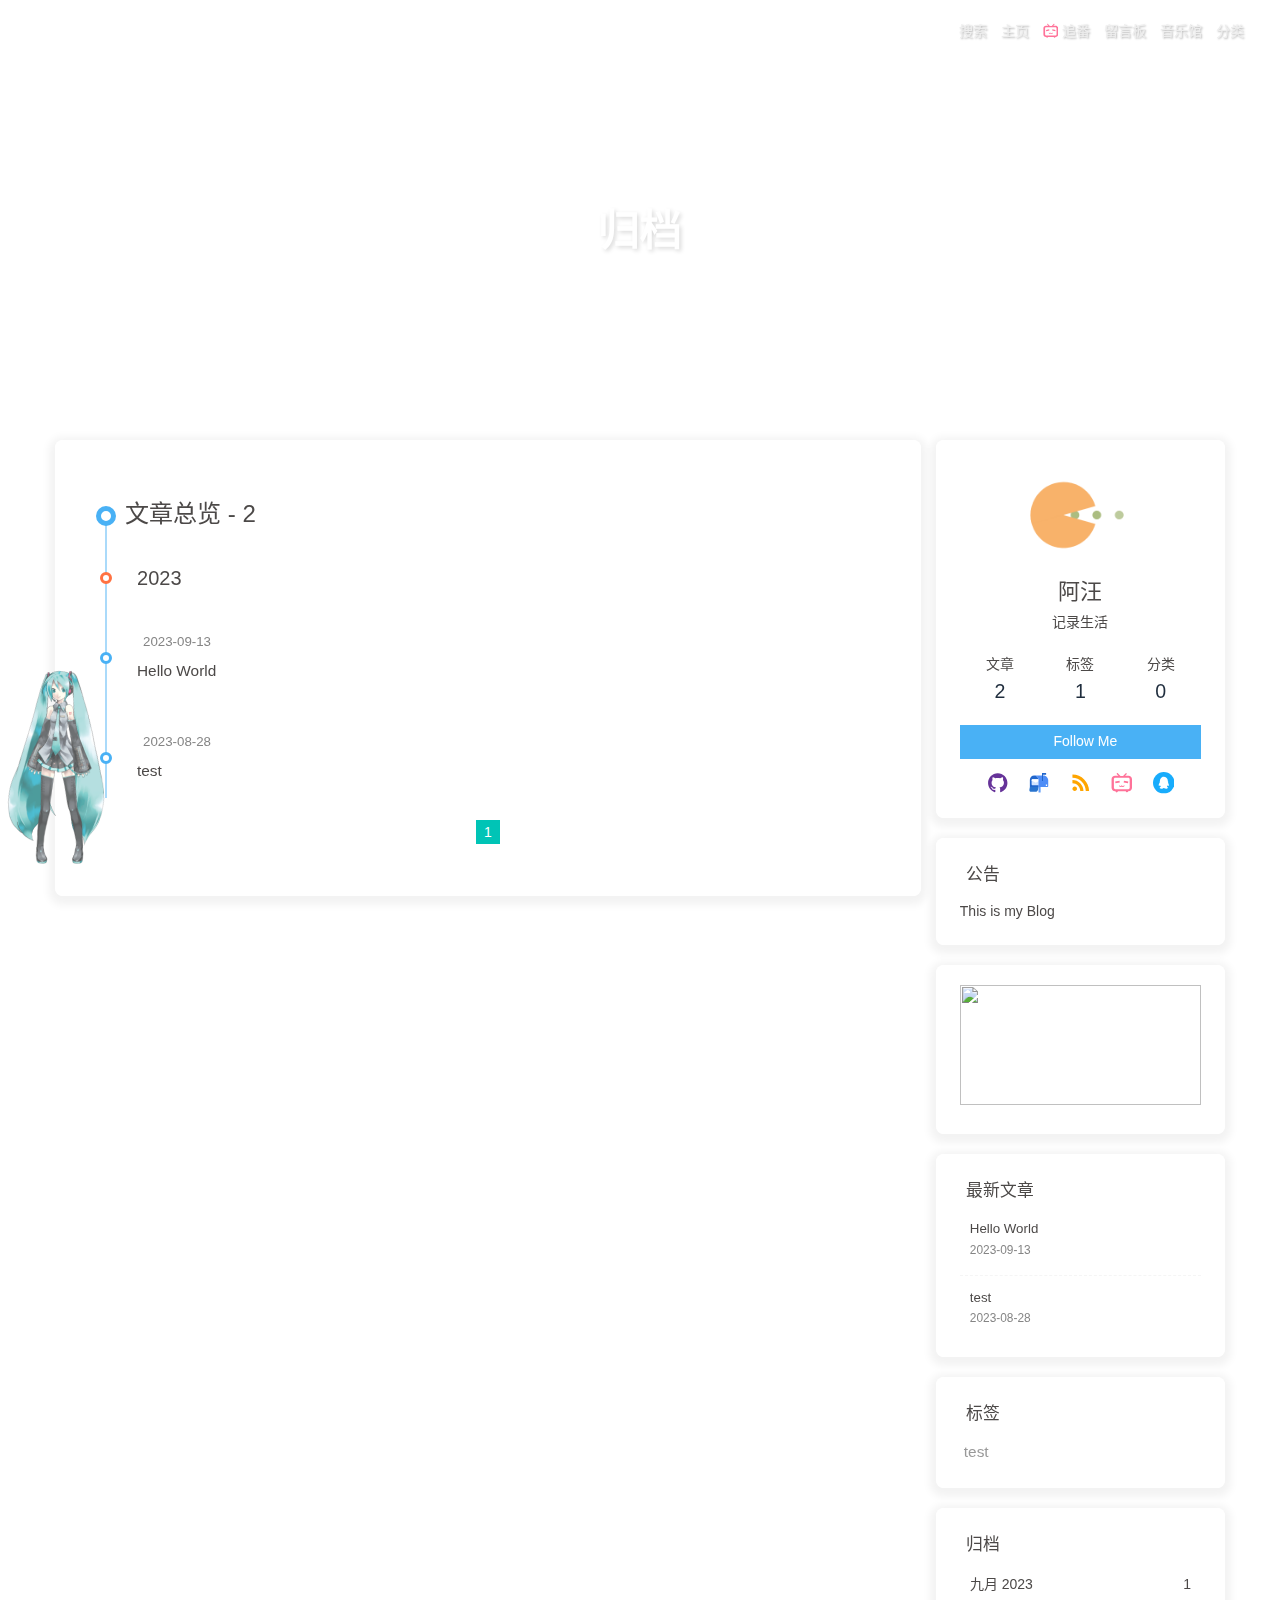
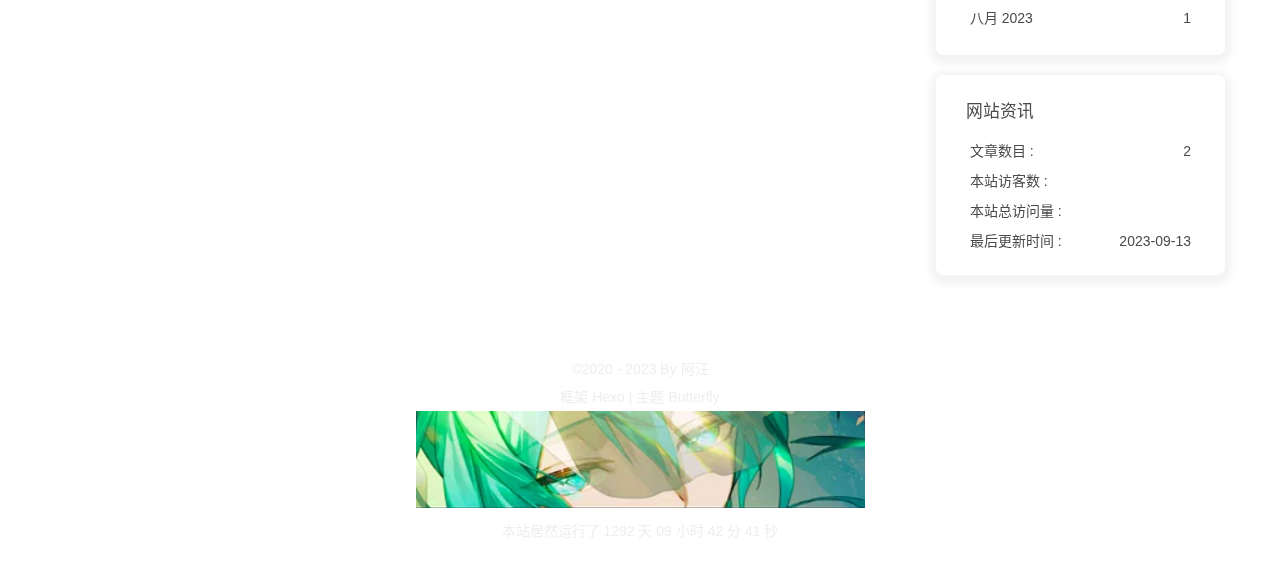
==== commit 0974b714: "Ai摘要 Updated By Github Actions" ====
--- a/archives/index.html
+++ b/archives/index.html
@@ -39,7 +39,7 @@
     rightside: false,
   },
   autoDarkmode: false
-}</script><script id="config-diff">var GLOBAL_CONFIG_SITE={title:"归档",isPost:!1,isHome:!1,isHighlightShrink:!1,isToc:!1,postUpdate:"2023-09-13 06:59:46"}</script><noscript><style>#nav{opacity:1}.justified-gallery img{opacity:1}#post-meta time,#recent-posts time{display:inline!important}</style></noscript><script>(win=>{
+}</script><script id="config-diff">var GLOBAL_CONFIG_SITE={title:"归档",isPost:!1,isHome:!1,isHighlightShrink:!1,isToc:!1,postUpdate:"2023-09-13 07:04:47"}</script><noscript><style>#nav{opacity:1}.justified-gallery img{opacity:1}#post-meta time,#recent-posts time{display:inline!important}</style></noscript><script>(win=>{
     win.saveToLocal = {
       set: function setWithExpiry(key, value, ttl) {
         if (ttl === 0) return
@@ -130,7 +130,7 @@
       }
     }
     detectApple()
-    })(window)</script><link rel="stylesheet" href="/css/custom.css" media="defer" onload='this.media="all"'><link rel="stylesheet" href="/css/rightmenu.css"><link rel="stylesheet" href="/css/iconfont.css"><link rel="stylesheet" href="https://cdn1.tianli0.top/gh/zhheo/Post-Abstract-AI@0.7/tianli_gpt.css"><link rel="stylesheet" href="https://cdn.cbd.int/hexo-butterfly-clock-anzhiyu@1.1.6/lib/clock.min.css"><link rel="stylesheet" href="https://npm.elemecdn.com/anzhiyu-blog@2.0.4/css/runtime/runtime.min.css" media="print" onload='this.media="all"'><link rel="stylesheet" href="https://cdn.cbd.int/hexo-butterfly-tag-plugins-plus@latest/lib/assets/font-awesome-animation.min.css" media="defer" onload='this.media="all"'><link rel="stylesheet" href="https://cdn.cbd.int/hexo-butterfly-tag-plugins-plus@latest/lib/tag_plugins.css" media="defer" onload='this.media="all"'><script src="https://cdn.cbd.int/hexo-butterfly-tag-plugins-plus@latest/lib/assets/carousel-touch.js"></script><link rel="stylesheet" href="https://cdn.cbd.int/hexo-butterfly-wowjs/lib/animate.min.css" media="print" onload='this.media="screen"'><meta name="generator" content="Hexo 6.3.0"></head><body><div id="web_bg"></div><div id="sidebar"><div id="menu-mask"></div><div id="sidebar-menus"><div class="avatar-img is-center"><img src="https://i.loli.net/2021/02/24/5O1day2nriDzjSu.png" onerror='onerror=null,src="/img/friend_404.gif"' alt="avatar"></div><div class="sidebar-site-data site-data is-center"><a href="/archives/"><div class="headline">文章</div><div class="length-num">2</div></a><a href="/tags/"><div class="headline">标签</div><div class="length-num">1</div></a><a href="/categories/"><div class="headline">分类</div><div class="length-num">0</div></a></div><hr class="custom-hr"><div class="menus_items"><div class="menus_item"><a class="site-page faa-parent animated-hover" href="/"><i class="fa-fw fas fa-home faa-tada"></i> <span>主页</span></a></div><div class="menus_item"><a class="site-page faa-parent animated-hover" href="/bangumis"><svg class="icon faa-tada" aria-hidden="true"><use xlink:href="#icon-bilibili"></use></svg> <span>追番</span></a></div><div class="menus_item"><a class="site-page faa-parent animated-hover" href="/comments/"><i class="fa-fw fas fa-envelope faa-tada"></i> <span>留言板</span></a></div><div class="menus_item"><a class="site-page faa-parent animated-hover" href="/music/"><i class="fa-fw fas fa-music faa-tada"></i> <span>音乐馆</span></a></div><div class="menus_item"><a class="site-page faa-parent animated-hover" href="/categories/"><i class="fa-fw fas fa-folder-open faa-tada"></i> <span>分类</span></a></div></div></div></div><div class="page" id="body-wrap"><header class="not-home-page" id="page-header"><nav id="nav"><span id="blog-info"><a href="/" title="阿汪的blog"></a></span><div id="menus"><div id="search-button"><a class="site-page social-icon search" href="javascript:void(0);"><i class="fas fa-search fa-fw"></i> <span>搜索</span></a></div><div class="menus_items"><div class="menus_item"><a class="site-page faa-parent animated-hover" href="/"><i class="fa-fw fas fa-home faa-tada"></i> <span>主页</span></a></div><div class="menus_item"><a class="site-page faa-parent animated-hover" href="/bangumis"><svg class="icon faa-tada" aria-hidden="true"><use xlink:href="#icon-bilibili"></use></svg> <span>追番</span></a></div><div class="menus_item"><a class="site-page faa-parent animated-hover" href="/comments/"><i class="fa-fw fas fa-envelope faa-tada"></i> <span>留言板</span></a></div><div class="menus_item"><a class="site-page faa-parent animated-hover" href="/music/"><i class="fa-fw fas fa-music faa-tada"></i> <span>音乐馆</span></a></div><div class="menus_item"><a class="site-page faa-parent animated-hover" href="/categories/"><i class="fa-fw fas fa-folder-open faa-tada"></i> <span>分类</span></a></div></div><div id="toggle-menu"><a class="site-page" href="javascript:void(0);"><i class="fas fa-bars fa-fw"></i></a></div></div></nav><div id="page-site-info"><h1 id="site-title">归档</h1></div></header><main class="layout" id="content-inner"><div id="archive"><div class="article-sort-title">文章总览 - 2</div><div class="article-sort"><div class="article-sort-item year">2023</div><div class="article-sort-item no-article-cover"><div class="article-sort-item-info"><div class="article-sort-item-time"><i class="far fa-calendar-alt"></i><time class="post-meta-date-created" datetime="2023-09-13T06:59:25.406Z" title="发表于 2023-09-13 06:59:25">2023-09-13</time></div><a class="article-sort-item-title" href="/posts/4a17b156.html" title="Hello World">Hello World</a></div></div><div class="article-sort-item no-article-cover"><div class="article-sort-item-info"><div class="article-sort-item-time"><i class="far fa-calendar-alt"></i><time class="post-meta-date-created" datetime="2023-08-28T15:39:03.000Z" title="发表于 2023-08-28 15:39:03">2023-08-28</time></div><a class="article-sort-item-title" href="/posts/d87f7e0c.html" title="test">test</a></div></div></div><nav id="pagination"><div class="pagination"><span class="page-number current">1</span></div></nav></div><div class="aside-content" id="aside-content"><div class="card-widget card-info"><div class="is-center"><div class="avatar-img"><img src="https://i.loli.net/2021/02/24/5O1day2nriDzjSu.png" onerror='this.onerror=null,this.src="/img/friend_404.gif"' alt="avatar"></div><div class="author-info__name">阿汪</div><div class="author-info__description">记录生活</div></div><div class="card-info-data site-data is-center"><a href="/archives/"><div class="headline">文章</div><div class="length-num">2</div></a><a href="/tags/"><div class="headline">标签</div><div class="length-num">1</div></a><a href="/categories/"><div class="headline">分类</div><div class="length-num">0</div></a></div><a id="card-info-btn" target="_blank" rel="noopener" href="https://github.com/xxxxxx"><i class="fab fa-github"></i><span>Follow Me</span></a><div class="card-info-social-icons is-center"><a class="social-icon faa-parent animated-hover" href="https://github.com/anzhiyu-c" target="_blank" title="Github"><svg class="icon faa-tada" aria-hidden="true"><use xlink:href="#icon-gitHub"></use></svg></a><a class="social-icon faa-parent animated-hover" href="https://mail.qq.com/cgi-bin/qm_share?t=qm_mailme&amp;email=2268025923@qq.com" target="_blank" title="Email"><svg class="icon faa-tada" aria-hidden="true"><use xlink:href="#icon-youxiang"></use></svg></a><a class="social-icon faa-parent animated-hover" href="/atom.xml" target="_blank" title="RSS"><svg class="icon faa-tada" aria-hidden="true"><use xlink:href="#icon-rss"></use></svg></a><a class="social-icon faa-parent animated-hover" href="https://space.bilibili.com/372204786" target="_blank" title="BiliBili"><svg class="icon faa-tada" aria-hidden="true"><use xlink:href="#icon-bilibili"></use></svg></a><a class="social-icon faa-parent animated-hover" href="tencent://Message/?Uin=2268025923&amp;amp;websiteName=local.edu.com:8888=&amp;amp;Menu=yes" target="_blank" title="QQ"><svg class="icon faa-tada" aria-hidden="true"><use xlink:href="#icon-QQ1"></use></svg></a></div></div><div class="card-widget card-announcement"><div class="item-headline"><i class="fas fa-bullhorn fa-shake"></i><span>公告</span></div><div class="announcement_content">This is my Blog</div></div><div class="sticky_layout"><div class="card-widget card-recent-post"><div class="item-headline"><i class="fas fa-history"></i><span>最新文章</span></div><div class="aside-list"><div class="aside-list-item no-cover"><div class="content"><a class="title" href="/posts/4a17b156.html" title="Hello World">Hello World</a><time datetime="2023-09-13T06:59:25.406Z" title="发表于 2023-09-13 06:59:25">2023-09-13</time></div></div><div class="aside-list-item no-cover"><div class="content"><a class="title" href="/posts/d87f7e0c.html" title="test">test</a><time datetime="2023-08-28T15:39:03.000Z" title="发表于 2023-08-28 15:39:03">2023-08-28</time></div></div></div></div><div class="card-widget card-tags"><div class="item-headline"><i class="fas fa-tags"></i><span>标签</span></div><div class="card-tag-cloud"><a href="/tags/test/" style="font-size:1.1em;color:#999">test</a></div></div><div class="card-widget card-archives"><div class="item-headline"><i class="fas fa-archive"></i><span>归档</span></div><ul class="card-archive-list"><li class="card-archive-list-item"><a class="card-archive-list-link" href="/archives/2023/09/"><span class="card-archive-list-date">九月 2023</span><span class="card-archive-list-count">1</span></a></li><li class="card-archive-list-item"><a class="card-archive-list-link" href="/archives/2023/08/"><span class="card-archive-list-date">八月 2023</span><span class="card-archive-list-count">1</span></a></li></ul></div><div class="card-widget card-webinfo"><div class="item-headline"><i class="fas fa-chart-line"></i><span>网站资讯</span></div><div class="webinfo"><div class="webinfo-item"><div class="item-name">文章数目 :</div><div class="item-count">2</div></div><div class="webinfo-item"><div class="item-name">本站访客数 :</div><div class="item-count" id="busuanzi_value_site_uv"><i class="fa-solid fa-spinner fa-spin"></i></div></div><div class="webinfo-item"><div class="item-name">本站总访问量 :</div><div class="item-count" id="busuanzi_value_site_pv"><i class="fa-solid fa-spinner fa-spin"></i></div></div><div class="webinfo-item"><div class="item-name">最后更新时间 :</div><div class="item-count" id="last-push-date" data-lastpushdate="2023-09-13T06:59:46.249Z"><i class="fa-solid fa-spinner fa-spin"></i></div></div></div></div></div></div></main><footer id="footer"><div id="footer-wrap"><div class="copyright">&copy;2020 - 2023 By 阿汪</div><div class="framework-info"><span>框架</span> <a target="_blank" rel="noopener" href="https://hexo.io">Hexo</a><span class="footer-separator">|</span><span>主题</span> <a target="_blank" rel="noopener" href="https://github.com/jerryc127/hexo-theme-butterfly">Butterfly</a></div></div></footer></div><div id="rightside"><div id="rightside-config-hide"><button id="darkmode" type="button" title="浅色和深色模式转换"><i class="fas fa-adjust"></i></button><button id="hide-aside-btn" type="button" title="单栏和双栏切换"><i class="fas fa-arrows-alt-h"></i></button></div><div id="rightside-config-show"><button id="rightside_config" type="button" title="设置"><i class="fas fa-cog fa-spin"></i></button><button id="go-up" type="button" title="回到顶部"><span class="scroll-percent"></span><i class="fas fa-arrow-up"></i></button></div></div><div class="js-pjax" id="rightMenu"><div class="rightMenu-group rightMenu-small"><a class="rightMenu-item" href="javascript:window.history.back();"><i class="fa fa-arrow-left"></i></a><a class="rightMenu-item" href="javascript:window.history.forward();"><i class="fa fa-arrow-right"></i></a><a class="rightMenu-item" href="javascript:window.location.reload();"><i class="fa fa-refresh"></i></a><a class="rightMenu-item" href="javascript:rmf.scrollToTop();"><i class="fa fa-arrow-up"></i></a></div><div class="rightMenu-group rightMenu-line hide" id="menu-text"><a class="rightMenu-item" href="javascript:rmf.copySelect();"><i class="fa fa-copy"></i><span>复制</span></a><a class="rightMenu-item" href="javascript:window.open(&quot;https://www.baidu.com/s?wd=&quot;+window.getSelection().toString());window.location.reload();"><i class="iconfont icon-baidu"></i><span>百度搜索</span></a><a class="rightMenu-item" href="javascript:rmf.searchinThisPage();"><i class="fas fa-search"></i><span>站内搜索</span></a></div><div class="rightMenu-group rightMenu-line hide" id="menu-too"><a class="rightMenu-item" href="javascript:window.open(window.getSelection().toString());window.location.reload();"><i class="fa fa-link"></i><span>转到链接</span></a></div><div class="rightMenu-group rightMenu-line hide" id="menu-paste"><a class="rightMenu-item" href="javascript:rmf.paste()"><i class="fa fa-copy"></i><span>粘贴</span></a><a class="rightMenu-item" href="javascript:rmf.copyWordsLink()"><i class="fa fa-link"></i><span>复制本文地址</span></a></div><div class="rightMenu-group rightMenu-line hide" id="menu-to"><a class="rightMenu-item" href="javascript:rmf.openWithNewTab()"><i class="fa fa-window-restore"></i><span>新窗口打开</span></a><a class="rightMenu-item" id="menu-too" href="javascript:rmf.open()"><i class="fa fa-link"></i><span>转到链接</span></a><a class="rightMenu-item" href="javascript:rmf.copyLink()"><i class="fa fa-copy"></i><span>复制链接</span></a></div><div class="rightMenu-group rightMenu-line hide" id="menu-img"><a class="rightMenu-item" href="javascript:rmf.saveAs()"><i class="fa fa-download"></i><span>保存图片</span></a><a class="rightMenu-item" href="javascript:rmf.openWithNewTab()"><i class="fa fa-window-restore"></i><span>在新窗口打开</span></a><a class="rightMenu-item" href="javascript:rmf.click()"><i class="fa fa-arrows-alt"></i><span>全屏显示</span></a><a class="rightMenu-item" href="javascript:rmf.copyLink()"><i class="fa fa-copy"></i><span>复制图片链接</span></a></div><div class="rightMenu-group rightMenu-line"><a class="rightMenu-item" href="javascript:rmf.switchDarkMode();"><i class="fa fa-moon"></i><span>昼夜切换</span></a><a class="rightMenu-item" href="javascript:rmf.switchReadMode();"><i class="fa fa-book"></i><span>阅读模式</span></a><a class="rightMenu-item" href="javascript:fullScreen();"><i class="fas fa-expand"></i><span>进入全屏</span></a></div></div><div><script src="/js/utils.js"></script><script src="/js/main.js"></script><script src="https://cdn.jsdelivr.net/npm/@fancyapps/ui/dist/fancybox/fancybox.umd.min.js"></script><div class="js-pjax"></div><div class="aplayer no-destroy" data-id="5224868343" data-server="netease" data-type="playlist" data-order="list" data-fixed="true" data-preload="auto" data-autoplay="false" data-mutex="true"></div><script src="https://npm.elemecdn.com/jquery@latest/dist/jquery.min.js"></script><script src="/js/rightmenu.js"></script><script>let tianliGPT_postSelector = '\#post \#article-container';let tianliGPT_key = '5Q5mpqRK5DkwT1X9Gi5e';</script><script src="https://cdn1.tianli0.top/gh/zhheo/Post-Abstract-AI@0.7/tianli_gpt.js"></script><link rel="stylesheet" href="https://cdn.jsdelivr.net/npm/aplayer/dist/APlayer.min.css" media="print" onload='this.media="all"'><script src="https://cdn.jsdelivr.net/npm/aplayer/dist/APlayer.min.js"></script><script src="https://cdn.jsdelivr.net/npm/butterfly-extsrc/metingjs/dist/Meting.min.js"></script><script src="https://cdn.jsdelivr.net/npm/pjax/pjax.min.js"></script><script>let pjaxSelectors = ["head > title","#config-diff","#body-wrap","#rightside-config-hide","#rightside-config-show",".js-pjax"]
+    })(window)</script><link rel="stylesheet" href="/css/custom.css" media="defer" onload='this.media="all"'><link rel="stylesheet" href="/css/rightmenu.css"><link rel="stylesheet" href="/css/iconfont.css"><link rel="stylesheet" href="https://cdn1.tianli0.top/gh/zhheo/Post-Abstract-AI@0.7/tianli_gpt.css"><link rel="stylesheet" href="https://cdn.cbd.int/hexo-butterfly-clock-anzhiyu@1.1.6/lib/clock.min.css"><link rel="stylesheet" href="https://npm.elemecdn.com/anzhiyu-blog@2.0.4/css/runtime/runtime.min.css" media="print" onload='this.media="all"'><link rel="stylesheet" href="https://cdn.cbd.int/hexo-butterfly-tag-plugins-plus@latest/lib/assets/font-awesome-animation.min.css" media="defer" onload='this.media="all"'><link rel="stylesheet" href="https://cdn.cbd.int/hexo-butterfly-tag-plugins-plus@latest/lib/tag_plugins.css" media="defer" onload='this.media="all"'><script src="https://cdn.cbd.int/hexo-butterfly-tag-plugins-plus@latest/lib/assets/carousel-touch.js"></script><link rel="stylesheet" href="https://cdn.cbd.int/hexo-butterfly-wowjs/lib/animate.min.css" media="print" onload='this.media="screen"'><meta name="generator" content="Hexo 6.3.0"></head><body><div id="web_bg"></div><div id="sidebar"><div id="menu-mask"></div><div id="sidebar-menus"><div class="avatar-img is-center"><img src="https://i.loli.net/2021/02/24/5O1day2nriDzjSu.png" onerror='onerror=null,src="/img/friend_404.gif"' alt="avatar"></div><div class="sidebar-site-data site-data is-center"><a href="/archives/"><div class="headline">文章</div><div class="length-num">2</div></a><a href="/tags/"><div class="headline">标签</div><div class="length-num">1</div></a><a href="/categories/"><div class="headline">分类</div><div class="length-num">0</div></a></div><hr class="custom-hr"><div class="menus_items"><div class="menus_item"><a class="site-page faa-parent animated-hover" href="/"><i class="fa-fw fas fa-home faa-tada"></i> <span>主页</span></a></div><div class="menus_item"><a class="site-page faa-parent animated-hover" href="/bangumis"><svg class="icon faa-tada" aria-hidden="true"><use xlink:href="#icon-bilibili"></use></svg> <span>追番</span></a></div><div class="menus_item"><a class="site-page faa-parent animated-hover" href="/comments/"><i class="fa-fw fas fa-envelope faa-tada"></i> <span>留言板</span></a></div><div class="menus_item"><a class="site-page faa-parent animated-hover" href="/music/"><i class="fa-fw fas fa-music faa-tada"></i> <span>音乐馆</span></a></div><div class="menus_item"><a class="site-page faa-parent animated-hover" href="/categories/"><i class="fa-fw fas fa-folder-open faa-tada"></i> <span>分类</span></a></div></div></div></div><div class="page" id="body-wrap"><header class="not-home-page" id="page-header"><nav id="nav"><span id="blog-info"><a href="/" title="阿汪的blog"></a></span><div id="menus"><div id="search-button"><a class="site-page social-icon search" href="javascript:void(0);"><i class="fas fa-search fa-fw"></i> <span>搜索</span></a></div><div class="menus_items"><div class="menus_item"><a class="site-page faa-parent animated-hover" href="/"><i class="fa-fw fas fa-home faa-tada"></i> <span>主页</span></a></div><div class="menus_item"><a class="site-page faa-parent animated-hover" href="/bangumis"><svg class="icon faa-tada" aria-hidden="true"><use xlink:href="#icon-bilibili"></use></svg> <span>追番</span></a></div><div class="menus_item"><a class="site-page faa-parent animated-hover" href="/comments/"><i class="fa-fw fas fa-envelope faa-tada"></i> <span>留言板</span></a></div><div class="menus_item"><a class="site-page faa-parent animated-hover" href="/music/"><i class="fa-fw fas fa-music faa-tada"></i> <span>音乐馆</span></a></div><div class="menus_item"><a class="site-page faa-parent animated-hover" href="/categories/"><i class="fa-fw fas fa-folder-open faa-tada"></i> <span>分类</span></a></div></div><div id="toggle-menu"><a class="site-page" href="javascript:void(0);"><i class="fas fa-bars fa-fw"></i></a></div></div></nav><div id="page-site-info"><h1 id="site-title">归档</h1></div></header><main class="layout" id="content-inner"><div id="archive"><div class="article-sort-title">文章总览 - 2</div><div class="article-sort"><div class="article-sort-item year">2023</div><div class="article-sort-item no-article-cover"><div class="article-sort-item-info"><div class="article-sort-item-time"><i class="far fa-calendar-alt"></i><time class="post-meta-date-created" datetime="2023-09-13T07:04:24.216Z" title="发表于 2023-09-13 07:04:24">2023-09-13</time></div><a class="article-sort-item-title" href="/posts/4a17b156.html" title="Hello World">Hello World</a></div></div><div class="article-sort-item no-article-cover"><div class="article-sort-item-info"><div class="article-sort-item-time"><i class="far fa-calendar-alt"></i><time class="post-meta-date-created" datetime="2023-08-28T15:39:03.000Z" title="发表于 2023-08-28 15:39:03">2023-08-28</time></div><a class="article-sort-item-title" href="/posts/d87f7e0c.html" title="test">test</a></div></div></div><nav id="pagination"><div class="pagination"><span class="page-number current">1</span></div></nav></div><div class="aside-content" id="aside-content"><div class="card-widget card-info"><div class="is-center"><div class="avatar-img"><img src="https://i.loli.net/2021/02/24/5O1day2nriDzjSu.png" onerror='this.onerror=null,this.src="/img/friend_404.gif"' alt="avatar"></div><div class="author-info__name">阿汪</div><div class="author-info__description">记录生活</div></div><div class="card-info-data site-data is-center"><a href="/archives/"><div class="headline">文章</div><div class="length-num">2</div></a><a href="/tags/"><div class="headline">标签</div><div class="length-num">1</div></a><a href="/categories/"><div class="headline">分类</div><div class="length-num">0</div></a></div><a id="card-info-btn" target="_blank" rel="noopener" href="https://github.com/xxxxxx"><i class="fab fa-github"></i><span>Follow Me</span></a><div class="card-info-social-icons is-center"><a class="social-icon faa-parent animated-hover" href="https://github.com/anzhiyu-c" target="_blank" title="Github"><svg class="icon faa-tada" aria-hidden="true"><use xlink:href="#icon-gitHub"></use></svg></a><a class="social-icon faa-parent animated-hover" href="https://mail.qq.com/cgi-bin/qm_share?t=qm_mailme&amp;email=2268025923@qq.com" target="_blank" title="Email"><svg class="icon faa-tada" aria-hidden="true"><use xlink:href="#icon-youxiang"></use></svg></a><a class="social-icon faa-parent animated-hover" href="/atom.xml" target="_blank" title="RSS"><svg class="icon faa-tada" aria-hidden="true"><use xlink:href="#icon-rss"></use></svg></a><a class="social-icon faa-parent animated-hover" href="https://space.bilibili.com/372204786" target="_blank" title="BiliBili"><svg class="icon faa-tada" aria-hidden="true"><use xlink:href="#icon-bilibili"></use></svg></a><a class="social-icon faa-parent animated-hover" href="tencent://Message/?Uin=2268025923&amp;amp;websiteName=local.edu.com:8888=&amp;amp;Menu=yes" target="_blank" title="QQ"><svg class="icon faa-tada" aria-hidden="true"><use xlink:href="#icon-QQ1"></use></svg></a></div></div><div class="card-widget card-announcement"><div class="item-headline"><i class="fas fa-bullhorn fa-shake"></i><span>公告</span></div><div class="announcement_content">This is my Blog</div></div><div class="sticky_layout"><div class="card-widget card-recent-post"><div class="item-headline"><i class="fas fa-history"></i><span>最新文章</span></div><div class="aside-list"><div class="aside-list-item no-cover"><div class="content"><a class="title" href="/posts/4a17b156.html" title="Hello World">Hello World</a><time datetime="2023-09-13T07:04:24.216Z" title="发表于 2023-09-13 07:04:24">2023-09-13</time></div></div><div class="aside-list-item no-cover"><div class="content"><a class="title" href="/posts/d87f7e0c.html" title="test">test</a><time datetime="2023-08-28T15:39:03.000Z" title="发表于 2023-08-28 15:39:03">2023-08-28</time></div></div></div></div><div class="card-widget card-tags"><div class="item-headline"><i class="fas fa-tags"></i><span>标签</span></div><div class="card-tag-cloud"><a href="/tags/test/" style="font-size:1.1em;color:#999">test</a></div></div><div class="card-widget card-archives"><div class="item-headline"><i class="fas fa-archive"></i><span>归档</span></div><ul class="card-archive-list"><li class="card-archive-list-item"><a class="card-archive-list-link" href="/archives/2023/09/"><span class="card-archive-list-date">九月 2023</span><span class="card-archive-list-count">1</span></a></li><li class="card-archive-list-item"><a class="card-archive-list-link" href="/archives/2023/08/"><span class="card-archive-list-date">八月 2023</span><span class="card-archive-list-count">1</span></a></li></ul></div><div class="card-widget card-webinfo"><div class="item-headline"><i class="fas fa-chart-line"></i><span>网站资讯</span></div><div class="webinfo"><div class="webinfo-item"><div class="item-name">文章数目 :</div><div class="item-count">2</div></div><div class="webinfo-item"><div class="item-name">本站访客数 :</div><div class="item-count" id="busuanzi_value_site_uv"><i class="fa-solid fa-spinner fa-spin"></i></div></div><div class="webinfo-item"><div class="item-name">本站总访问量 :</div><div class="item-count" id="busuanzi_value_site_pv"><i class="fa-solid fa-spinner fa-spin"></i></div></div><div class="webinfo-item"><div class="item-name">最后更新时间 :</div><div class="item-count" id="last-push-date" data-lastpushdate="2023-09-13T07:04:47.967Z"><i class="fa-solid fa-spinner fa-spin"></i></div></div></div></div></div></div></main><footer id="footer"><div id="footer-wrap"><div class="copyright">&copy;2020 - 2023 By 阿汪</div><div class="framework-info"><span>框架</span> <a target="_blank" rel="noopener" href="https://hexo.io">Hexo</a><span class="footer-separator">|</span><span>主题</span> <a target="_blank" rel="noopener" href="https://github.com/jerryc127/hexo-theme-butterfly">Butterfly</a></div></div></footer></div><div id="rightside"><div id="rightside-config-hide"><button id="darkmode" type="button" title="浅色和深色模式转换"><i class="fas fa-adjust"></i></button><button id="hide-aside-btn" type="button" title="单栏和双栏切换"><i class="fas fa-arrows-alt-h"></i></button></div><div id="rightside-config-show"><button id="rightside_config" type="button" title="设置"><i class="fas fa-cog fa-spin"></i></button><button id="go-up" type="button" title="回到顶部"><span class="scroll-percent"></span><i class="fas fa-arrow-up"></i></button></div></div><div class="js-pjax" id="rightMenu"><div class="rightMenu-group rightMenu-small"><a class="rightMenu-item" href="javascript:window.history.back();"><i class="fa fa-arrow-left"></i></a><a class="rightMenu-item" href="javascript:window.history.forward();"><i class="fa fa-arrow-right"></i></a><a class="rightMenu-item" href="javascript:window.location.reload();"><i class="fa fa-refresh"></i></a><a class="rightMenu-item" href="javascript:rmf.scrollToTop();"><i class="fa fa-arrow-up"></i></a></div><div class="rightMenu-group rightMenu-line hide" id="menu-text"><a class="rightMenu-item" href="javascript:rmf.copySelect();"><i class="fa fa-copy"></i><span>复制</span></a><a class="rightMenu-item" href="javascript:window.open(&quot;https://www.baidu.com/s?wd=&quot;+window.getSelection().toString());window.location.reload();"><i class="iconfont icon-baidu"></i><span>百度搜索</span></a><a class="rightMenu-item" href="javascript:rmf.searchinThisPage();"><i class="fas fa-search"></i><span>站内搜索</span></a></div><div class="rightMenu-group rightMenu-line hide" id="menu-too"><a class="rightMenu-item" href="javascript:window.open(window.getSelection().toString());window.location.reload();"><i class="fa fa-link"></i><span>转到链接</span></a></div><div class="rightMenu-group rightMenu-line hide" id="menu-paste"><a class="rightMenu-item" href="javascript:rmf.paste()"><i class="fa fa-copy"></i><span>粘贴</span></a><a class="rightMenu-item" href="javascript:rmf.copyWordsLink()"><i class="fa fa-link"></i><span>复制本文地址</span></a></div><div class="rightMenu-group rightMenu-line hide" id="menu-to"><a class="rightMenu-item" href="javascript:rmf.openWithNewTab()"><i class="fa fa-window-restore"></i><span>新窗口打开</span></a><a class="rightMenu-item" id="menu-too" href="javascript:rmf.open()"><i class="fa fa-link"></i><span>转到链接</span></a><a class="rightMenu-item" href="javascript:rmf.copyLink()"><i class="fa fa-copy"></i><span>复制链接</span></a></div><div class="rightMenu-group rightMenu-line hide" id="menu-img"><a class="rightMenu-item" href="javascript:rmf.saveAs()"><i class="fa fa-download"></i><span>保存图片</span></a><a class="rightMenu-item" href="javascript:rmf.openWithNewTab()"><i class="fa fa-window-restore"></i><span>在新窗口打开</span></a><a class="rightMenu-item" href="javascript:rmf.click()"><i class="fa fa-arrows-alt"></i><span>全屏显示</span></a><a class="rightMenu-item" href="javascript:rmf.copyLink()"><i class="fa fa-copy"></i><span>复制图片链接</span></a></div><div class="rightMenu-group rightMenu-line"><a class="rightMenu-item" href="javascript:rmf.switchDarkMode();"><i class="fa fa-moon"></i><span>昼夜切换</span></a><a class="rightMenu-item" href="javascript:rmf.switchReadMode();"><i class="fa fa-book"></i><span>阅读模式</span></a><a class="rightMenu-item" href="javascript:fullScreen();"><i class="fas fa-expand"></i><span>进入全屏</span></a></div></div><div><script src="/js/utils.js"></script><script src="/js/main.js"></script><script src="https://cdn.jsdelivr.net/npm/@fancyapps/ui/dist/fancybox/fancybox.umd.min.js"></script><div class="js-pjax"></div><div class="aplayer no-destroy" data-id="5224868343" data-server="netease" data-type="playlist" data-order="list" data-fixed="true" data-preload="auto" data-autoplay="false" data-mutex="true"></div><script src="https://npm.elemecdn.com/jquery@latest/dist/jquery.min.js"></script><script src="/js/rightmenu.js"></script><script>let tianliGPT_postSelector = '\#post \#article-container';let tianliGPT_key = '5b4e289fa0dea3b35c0d';</script><script src="https://cdn1.tianli0.top/gh/zhheo/Post-Abstract-AI@0.7/tianli_gpt.js"></script><link rel="stylesheet" href="https://cdn.jsdelivr.net/npm/aplayer/dist/APlayer.min.css" media="print" onload='this.media="all"'><script src="https://cdn.jsdelivr.net/npm/aplayer/dist/APlayer.min.js"></script><script src="https://cdn.jsdelivr.net/npm/butterfly-extsrc/metingjs/dist/Meting.min.js"></script><script src="https://cdn.jsdelivr.net/npm/pjax/pjax.min.js"></script><script>let pjaxSelectors = ["head > title","#config-diff","#body-wrap","#rightside-config-hide","#rightside-config-show",".js-pjax"]
 
 var pjax = new Pjax({
   elements: 'a:not([target="_blank"])',
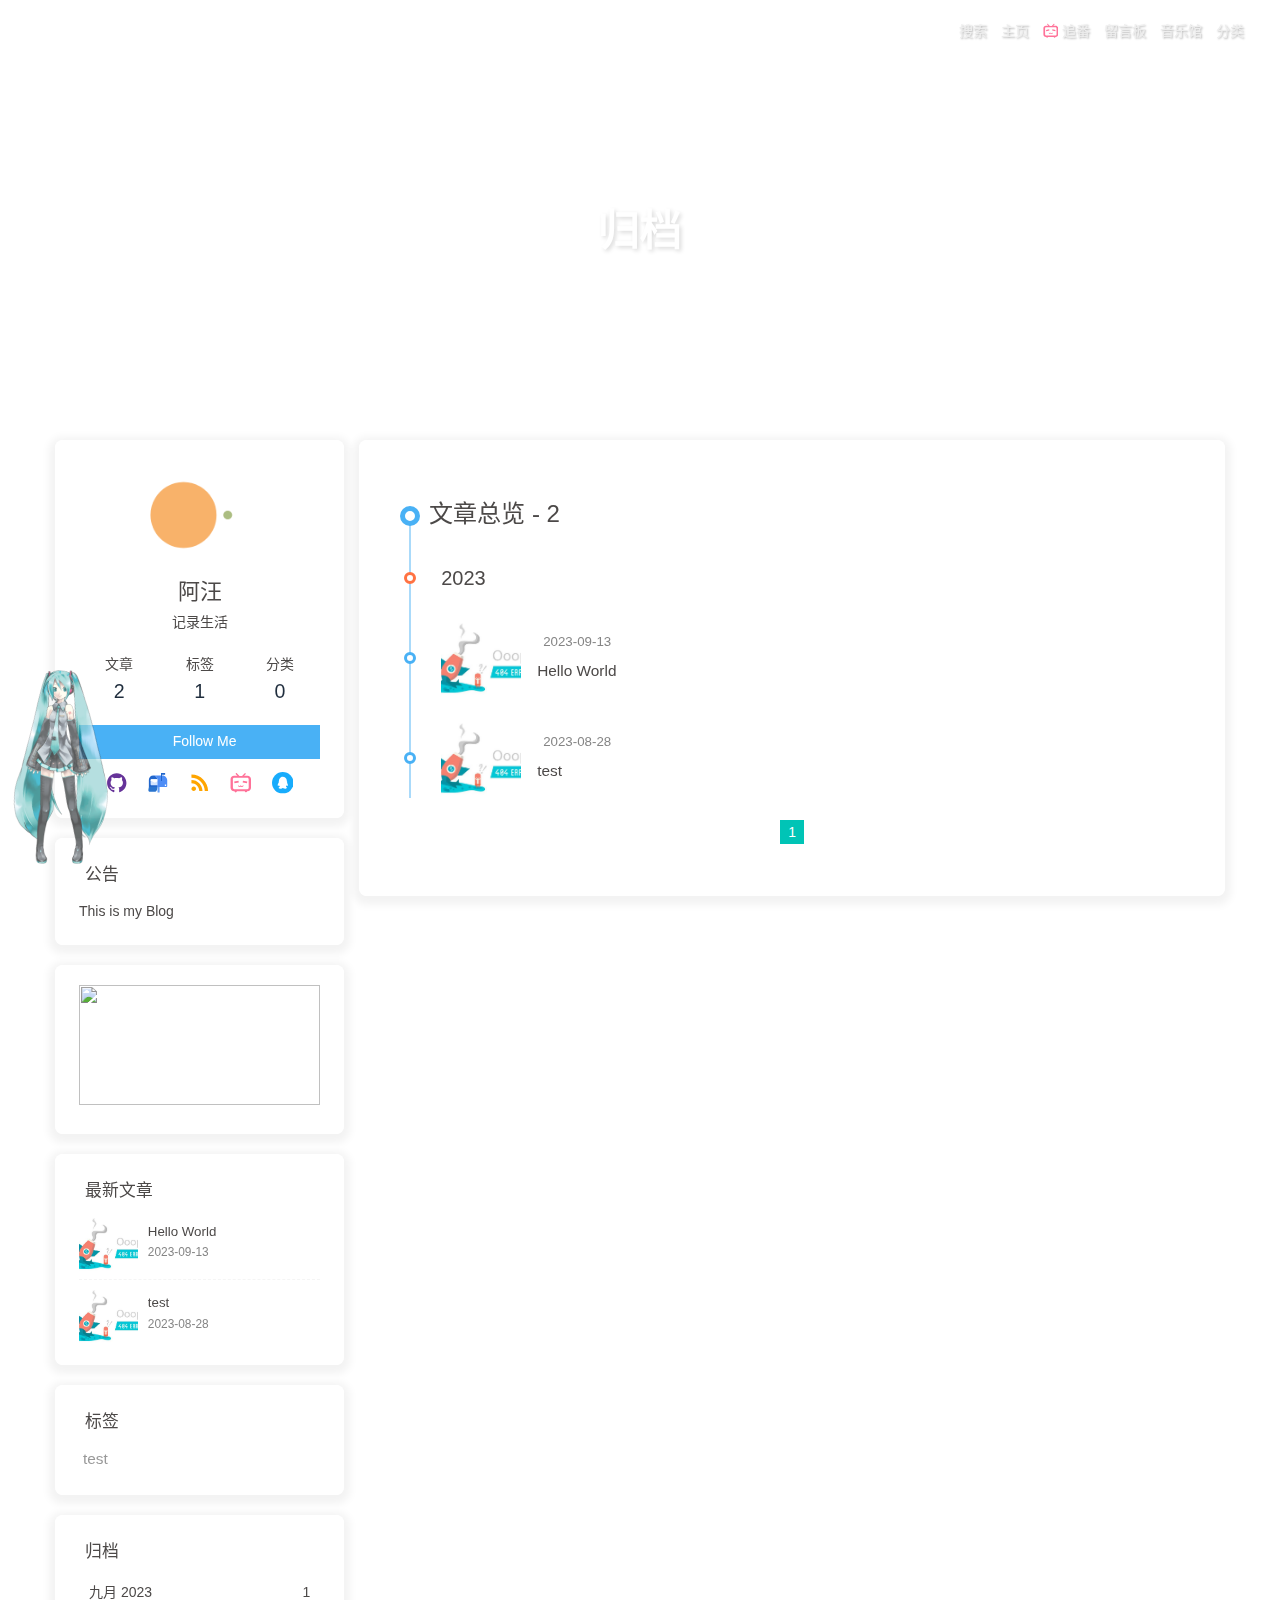
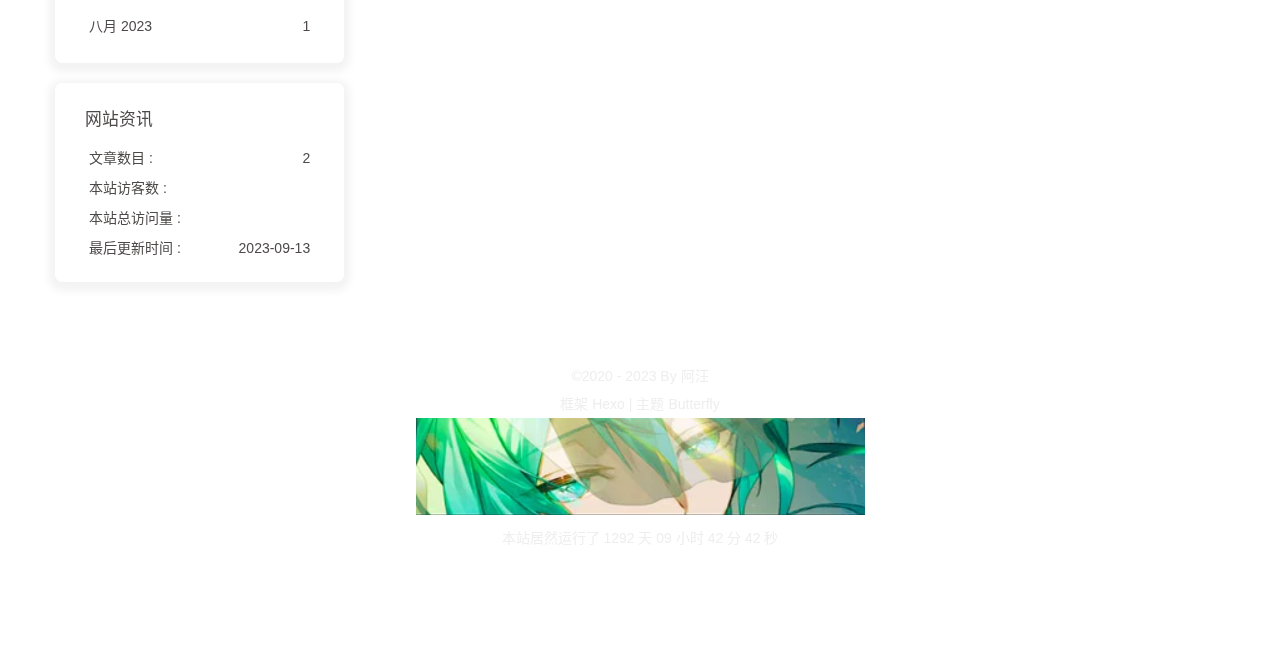
==== commit 0a43186e: "侧边栏和头像修改 Updated By Github Actions" ====
--- a/archives/index.html
+++ b/archives/index.html
@@ -1,8 +1,8 @@
-<!DOCTYPE html><html lang="zh-CN" data-theme="light"><head><meta charset="UTF-8"><meta http-equiv="X-UA-Compatible" content="IE=edge"><meta name="viewport" content="width=device-width,initial-scale=1,viewport-fit=cover"><title>归档 | 阿汪的blog</title><meta name="author" content="阿汪"><meta name="copyright" content="阿汪"><meta name="format-detection" content="telephone=no"><meta name="theme-color" content="#ffffff"><meta name="description" content="记录生活"><meta property="og:type" content="website"><meta property="og:title" content="归档"><meta property="og:url" content="http://example.com/archives/index.html"><meta property="og:site_name" content="阿汪的blog"><meta property="og:description" content="记录生活"><meta property="og:locale" content="zh_CN"><meta property="og:image" content="https://i.loli.net/2021/02/24/5O1day2nriDzjSu.png"><meta property="article:author" content="阿汪"><meta property="article:tag" content="life"><meta name="twitter:card" content="summary"><meta name="twitter:image" content="https://i.loli.net/2021/02/24/5O1day2nriDzjSu.png"><link rel="shortcut icon" href="/img/siteicon/%E6%A3%92%E6%A3%92%E7%B3%9616.png"><link rel="canonical" href="http://example.com/archives/index.html"><link rel="preconnect" href="//cdn.jsdelivr.net"><link rel="preconnect" href="//busuanzi.ibruce.info"><link rel="manifest" href="/manifest.json"><link rel="apple-touch-icon" sizes="180x180" href="/img/siteicon/%E6%A3%92%E6%A3%92%E7%B3%96128.png"><link rel="icon" type="image/png" sizes="32x32" href="/img/siteicon/%E6%A3%92%E6%A3%92%E7%B3%9632.png"><link rel="icon" type="image/png" sizes="16x16" href="/img/siteicon/%E6%A3%92%E6%A3%92%E7%B3%9616.png"><link rel="mask-icon" href="/img/siteicon/%E6%A3%92%E6%A3%92%E7%B3%96128.png" color="#5bbad5"><link rel="stylesheet" href="/css/index.css"><link rel="stylesheet" href="https://cdn.jsdelivr.net/npm/@fortawesome/fontawesome-free/css/all.min.css" media="print" onload='this.media="all"'><link rel="stylesheet" href="https://cdn.jsdelivr.net/npm/@fancyapps/ui/dist/fancybox/fancybox.min.css" media="print" onload='this.media="all"'><script>const GLOBAL_CONFIG = {
+<!DOCTYPE html><html lang="zh-CN" data-theme="light"><head><meta charset="UTF-8"><meta http-equiv="X-UA-Compatible" content="IE=edge"><meta name="viewport" content="width=device-width,initial-scale=1,viewport-fit=cover"><title>归档 | 阿汪的blog</title><meta name="author" content="阿汪"><meta name="copyright" content="阿汪"><meta name="format-detection" content="telephone=no"><meta name="theme-color" content="#ffffff"><meta name="description" content="记录生活"><meta property="og:type" content="website"><meta property="og:title" content="归档"><meta property="og:url" content="http://example.com/archives/index.html"><meta property="og:site_name" content="阿汪的blog"><meta property="og:description" content="记录生活"><meta property="og:locale" content="zh_CN"><meta property="og:image" content="https://smms.app/delete/81YfVRdhZDbsvSMKLO4cp6PTwj"><meta property="article:author" content="阿汪"><meta property="article:tag" content="life"><meta name="twitter:card" content="summary"><meta name="twitter:image" content="https://smms.app/delete/81YfVRdhZDbsvSMKLO4cp6PTwj"><link rel="shortcut icon" href="/img/siteicon/%E6%A3%92%E6%A3%92%E7%B3%9616.png"><link rel="canonical" href="http://example.com/archives/index.html"><link rel="preconnect" href="//cdn.jsdelivr.net"><link rel="preconnect" href="//busuanzi.ibruce.info"><link rel="manifest" href="/manifest.json"><link rel="apple-touch-icon" sizes="180x180" href="/img/siteicon/%E6%A3%92%E6%A3%92%E7%B3%96128.png"><link rel="icon" type="image/png" sizes="32x32" href="/img/siteicon/%E6%A3%92%E6%A3%92%E7%B3%9632.png"><link rel="icon" type="image/png" sizes="16x16" href="/img/siteicon/%E6%A3%92%E6%A3%92%E7%B3%9616.png"><link rel="mask-icon" href="/img/siteicon/%E6%A3%92%E6%A3%92%E7%B3%96128.png" color="#5bbad5"><link rel="stylesheet" href="/css/index.css"><link rel="stylesheet" href="https://cdn.jsdelivr.net/npm/@fortawesome/fontawesome-free/css/all.min.css" media="print" onload='this.media="all"'><link rel="stylesheet" href="https://cdn.jsdelivr.net/npm/@fancyapps/ui/dist/fancybox/fancybox.min.css" media="print" onload='this.media="all"'><script>const GLOBAL_CONFIG = {
   root: '/',
   algolia: undefined,
   localSearch: {"path":"/search.xml","preload":false,"top_n_per_article":1,"unescape":false,"languages":{"hits_empty":"找不到您查询的内容：${query}","hits_stats":"共找到 ${hits} 篇文章"}},
-  translate: undefined,
+  translate: {"defaultEncoding":2,"translateDelay":0,"msgToTraditionalChinese":"繁","msgToSimplifiedChinese":"簡"},
   noticeOutdate: undefined,
   highlight: {"plugin":"highlighjs","highlightCopy":true,"highlightLang":true,"highlightHeightLimit":false},
   copy: {
@@ -39,7 +39,7 @@
     rightside: false,
   },
   autoDarkmode: false
-}</script><script id="config-diff">var GLOBAL_CONFIG_SITE={title:"归档",isPost:!1,isHome:!1,isHighlightShrink:!1,isToc:!1,postUpdate:"2023-09-13 07:04:47"}</script><noscript><style>#nav{opacity:1}.justified-gallery img{opacity:1}#post-meta time,#recent-posts time{display:inline!important}</style></noscript><script>(win=>{
+}</script><script id="config-diff">var GLOBAL_CONFIG_SITE={title:"归档",isPost:!1,isHome:!1,isHighlightShrink:!1,isToc:!1,postUpdate:"2023-09-13 07:50:39"}</script><noscript><style>#nav{opacity:1}.justified-gallery img{opacity:1}#post-meta time,#recent-posts time{display:inline!important}</style></noscript><script>(win=>{
     win.saveToLocal = {
       set: function setWithExpiry(key, value, ttl) {
         if (ttl === 0) return
@@ -130,7 +130,28 @@
       }
     }
     detectApple()
-    })(window)</script><link rel="stylesheet" href="/css/custom.css" media="defer" onload='this.media="all"'><link rel="stylesheet" href="/css/rightmenu.css"><link rel="stylesheet" href="/css/iconfont.css"><link rel="stylesheet" href="https://cdn1.tianli0.top/gh/zhheo/Post-Abstract-AI@0.7/tianli_gpt.css"><link rel="stylesheet" href="https://cdn.cbd.int/hexo-butterfly-clock-anzhiyu@1.1.6/lib/clock.min.css"><link rel="stylesheet" href="https://npm.elemecdn.com/anzhiyu-blog@2.0.4/css/runtime/runtime.min.css" media="print" onload='this.media="all"'><link rel="stylesheet" href="https://cdn.cbd.int/hexo-butterfly-tag-plugins-plus@latest/lib/assets/font-awesome-animation.min.css" media="defer" onload='this.media="all"'><link rel="stylesheet" href="https://cdn.cbd.int/hexo-butterfly-tag-plugins-plus@latest/lib/tag_plugins.css" media="defer" onload='this.media="all"'><script src="https://cdn.cbd.int/hexo-butterfly-tag-plugins-plus@latest/lib/assets/carousel-touch.js"></script><link rel="stylesheet" href="https://cdn.cbd.int/hexo-butterfly-wowjs/lib/animate.min.css" media="print" onload='this.media="screen"'><meta name="generator" content="Hexo 6.3.0"></head><body><div id="web_bg"></div><div id="sidebar"><div id="menu-mask"></div><div id="sidebar-menus"><div class="avatar-img is-center"><img src="https://i.loli.net/2021/02/24/5O1day2nriDzjSu.png" onerror='onerror=null,src="/img/friend_404.gif"' alt="avatar"></div><div class="sidebar-site-data site-data is-center"><a href="/archives/"><div class="headline">文章</div><div class="length-num">2</div></a><a href="/tags/"><div class="headline">标签</div><div class="length-num">1</div></a><a href="/categories/"><div class="headline">分类</div><div class="length-num">0</div></a></div><hr class="custom-hr"><div class="menus_items"><div class="menus_item"><a class="site-page faa-parent animated-hover" href="/"><i class="fa-fw fas fa-home faa-tada"></i> <span>主页</span></a></div><div class="menus_item"><a class="site-page faa-parent animated-hover" href="/bangumis"><svg class="icon faa-tada" aria-hidden="true"><use xlink:href="#icon-bilibili"></use></svg> <span>追番</span></a></div><div class="menus_item"><a class="site-page faa-parent animated-hover" href="/comments/"><i class="fa-fw fas fa-envelope faa-tada"></i> <span>留言板</span></a></div><div class="menus_item"><a class="site-page faa-parent animated-hover" href="/music/"><i class="fa-fw fas fa-music faa-tada"></i> <span>音乐馆</span></a></div><div class="menus_item"><a class="site-page faa-parent animated-hover" href="/categories/"><i class="fa-fw fas fa-folder-open faa-tada"></i> <span>分类</span></a></div></div></div></div><div class="page" id="body-wrap"><header class="not-home-page" id="page-header"><nav id="nav"><span id="blog-info"><a href="/" title="阿汪的blog"></a></span><div id="menus"><div id="search-button"><a class="site-page social-icon search" href="javascript:void(0);"><i class="fas fa-search fa-fw"></i> <span>搜索</span></a></div><div class="menus_items"><div class="menus_item"><a class="site-page faa-parent animated-hover" href="/"><i class="fa-fw fas fa-home faa-tada"></i> <span>主页</span></a></div><div class="menus_item"><a class="site-page faa-parent animated-hover" href="/bangumis"><svg class="icon faa-tada" aria-hidden="true"><use xlink:href="#icon-bilibili"></use></svg> <span>追番</span></a></div><div class="menus_item"><a class="site-page faa-parent animated-hover" href="/comments/"><i class="fa-fw fas fa-envelope faa-tada"></i> <span>留言板</span></a></div><div class="menus_item"><a class="site-page faa-parent animated-hover" href="/music/"><i class="fa-fw fas fa-music faa-tada"></i> <span>音乐馆</span></a></div><div class="menus_item"><a class="site-page faa-parent animated-hover" href="/categories/"><i class="fa-fw fas fa-folder-open faa-tada"></i> <span>分类</span></a></div></div><div id="toggle-menu"><a class="site-page" href="javascript:void(0);"><i class="fas fa-bars fa-fw"></i></a></div></div></nav><div id="page-site-info"><h1 id="site-title">归档</h1></div></header><main class="layout" id="content-inner"><div id="archive"><div class="article-sort-title">文章总览 - 2</div><div class="article-sort"><div class="article-sort-item year">2023</div><div class="article-sort-item no-article-cover"><div class="article-sort-item-info"><div class="article-sort-item-time"><i class="far fa-calendar-alt"></i><time class="post-meta-date-created" datetime="2023-09-13T07:04:24.216Z" title="发表于 2023-09-13 07:04:24">2023-09-13</time></div><a class="article-sort-item-title" href="/posts/4a17b156.html" title="Hello World">Hello World</a></div></div><div class="article-sort-item no-article-cover"><div class="article-sort-item-info"><div class="article-sort-item-time"><i class="far fa-calendar-alt"></i><time class="post-meta-date-created" datetime="2023-08-28T15:39:03.000Z" title="发表于 2023-08-28 15:39:03">2023-08-28</time></div><a class="article-sort-item-title" href="/posts/d87f7e0c.html" title="test">test</a></div></div></div><nav id="pagination"><div class="pagination"><span class="page-number current">1</span></div></nav></div><div class="aside-content" id="aside-content"><div class="card-widget card-info"><div class="is-center"><div class="avatar-img"><img src="https://i.loli.net/2021/02/24/5O1day2nriDzjSu.png" onerror='this.onerror=null,this.src="/img/friend_404.gif"' alt="avatar"></div><div class="author-info__name">阿汪</div><div class="author-info__description">记录生活</div></div><div class="card-info-data site-data is-center"><a href="/archives/"><div class="headline">文章</div><div class="length-num">2</div></a><a href="/tags/"><div class="headline">标签</div><div class="length-num">1</div></a><a href="/categories/"><div class="headline">分类</div><div class="length-num">0</div></a></div><a id="card-info-btn" target="_blank" rel="noopener" href="https://github.com/xxxxxx"><i class="fab fa-github"></i><span>Follow Me</span></a><div class="card-info-social-icons is-center"><a class="social-icon faa-parent animated-hover" href="https://github.com/anzhiyu-c" target="_blank" title="Github"><svg class="icon faa-tada" aria-hidden="true"><use xlink:href="#icon-gitHub"></use></svg></a><a class="social-icon faa-parent animated-hover" href="https://mail.qq.com/cgi-bin/qm_share?t=qm_mailme&amp;email=2268025923@qq.com" target="_blank" title="Email"><svg class="icon faa-tada" aria-hidden="true"><use xlink:href="#icon-youxiang"></use></svg></a><a class="social-icon faa-parent animated-hover" href="/atom.xml" target="_blank" title="RSS"><svg class="icon faa-tada" aria-hidden="true"><use xlink:href="#icon-rss"></use></svg></a><a class="social-icon faa-parent animated-hover" href="https://space.bilibili.com/372204786" target="_blank" title="BiliBili"><svg class="icon faa-tada" aria-hidden="true"><use xlink:href="#icon-bilibili"></use></svg></a><a class="social-icon faa-parent animated-hover" href="tencent://Message/?Uin=2268025923&amp;amp;websiteName=local.edu.com:8888=&amp;amp;Menu=yes" target="_blank" title="QQ"><svg class="icon faa-tada" aria-hidden="true"><use xlink:href="#icon-QQ1"></use></svg></a></div></div><div class="card-widget card-announcement"><div class="item-headline"><i class="fas fa-bullhorn fa-shake"></i><span>公告</span></div><div class="announcement_content">This is my Blog</div></div><div class="sticky_layout"><div class="card-widget card-recent-post"><div class="item-headline"><i class="fas fa-history"></i><span>最新文章</span></div><div class="aside-list"><div class="aside-list-item no-cover"><div class="content"><a class="title" href="/posts/4a17b156.html" title="Hello World">Hello World</a><time datetime="2023-09-13T07:04:24.216Z" title="发表于 2023-09-13 07:04:24">2023-09-13</time></div></div><div class="aside-list-item no-cover"><div class="content"><a class="title" href="/posts/d87f7e0c.html" title="test">test</a><time datetime="2023-08-28T15:39:03.000Z" title="发表于 2023-08-28 15:39:03">2023-08-28</time></div></div></div></div><div class="card-widget card-tags"><div class="item-headline"><i class="fas fa-tags"></i><span>标签</span></div><div class="card-tag-cloud"><a href="/tags/test/" style="font-size:1.1em;color:#999">test</a></div></div><div class="card-widget card-archives"><div class="item-headline"><i class="fas fa-archive"></i><span>归档</span></div><ul class="card-archive-list"><li class="card-archive-list-item"><a class="card-archive-list-link" href="/archives/2023/09/"><span class="card-archive-list-date">九月 2023</span><span class="card-archive-list-count">1</span></a></li><li class="card-archive-list-item"><a class="card-archive-list-link" href="/archives/2023/08/"><span class="card-archive-list-date">八月 2023</span><span class="card-archive-list-count">1</span></a></li></ul></div><div class="card-widget card-webinfo"><div class="item-headline"><i class="fas fa-chart-line"></i><span>网站资讯</span></div><div class="webinfo"><div class="webinfo-item"><div class="item-name">文章数目 :</div><div class="item-count">2</div></div><div class="webinfo-item"><div class="item-name">本站访客数 :</div><div class="item-count" id="busuanzi_value_site_uv"><i class="fa-solid fa-spinner fa-spin"></i></div></div><div class="webinfo-item"><div class="item-name">本站总访问量 :</div><div class="item-count" id="busuanzi_value_site_pv"><i class="fa-solid fa-spinner fa-spin"></i></div></div><div class="webinfo-item"><div class="item-name">最后更新时间 :</div><div class="item-count" id="last-push-date" data-lastpushdate="2023-09-13T07:04:47.967Z"><i class="fa-solid fa-spinner fa-spin"></i></div></div></div></div></div></div></main><footer id="footer"><div id="footer-wrap"><div class="copyright">&copy;2020 - 2023 By 阿汪</div><div class="framework-info"><span>框架</span> <a target="_blank" rel="noopener" href="https://hexo.io">Hexo</a><span class="footer-separator">|</span><span>主题</span> <a target="_blank" rel="noopener" href="https://github.com/jerryc127/hexo-theme-butterfly">Butterfly</a></div></div></footer></div><div id="rightside"><div id="rightside-config-hide"><button id="darkmode" type="button" title="浅色和深色模式转换"><i class="fas fa-adjust"></i></button><button id="hide-aside-btn" type="button" title="单栏和双栏切换"><i class="fas fa-arrows-alt-h"></i></button></div><div id="rightside-config-show"><button id="rightside_config" type="button" title="设置"><i class="fas fa-cog fa-spin"></i></button><button id="go-up" type="button" title="回到顶部"><span class="scroll-percent"></span><i class="fas fa-arrow-up"></i></button></div></div><div class="js-pjax" id="rightMenu"><div class="rightMenu-group rightMenu-small"><a class="rightMenu-item" href="javascript:window.history.back();"><i class="fa fa-arrow-left"></i></a><a class="rightMenu-item" href="javascript:window.history.forward();"><i class="fa fa-arrow-right"></i></a><a class="rightMenu-item" href="javascript:window.location.reload();"><i class="fa fa-refresh"></i></a><a class="rightMenu-item" href="javascript:rmf.scrollToTop();"><i class="fa fa-arrow-up"></i></a></div><div class="rightMenu-group rightMenu-line hide" id="menu-text"><a class="rightMenu-item" href="javascript:rmf.copySelect();"><i class="fa fa-copy"></i><span>复制</span></a><a class="rightMenu-item" href="javascript:window.open(&quot;https://www.baidu.com/s?wd=&quot;+window.getSelection().toString());window.location.reload();"><i class="iconfont icon-baidu"></i><span>百度搜索</span></a><a class="rightMenu-item" href="javascript:rmf.searchinThisPage();"><i class="fas fa-search"></i><span>站内搜索</span></a></div><div class="rightMenu-group rightMenu-line hide" id="menu-too"><a class="rightMenu-item" href="javascript:window.open(window.getSelection().toString());window.location.reload();"><i class="fa fa-link"></i><span>转到链接</span></a></div><div class="rightMenu-group rightMenu-line hide" id="menu-paste"><a class="rightMenu-item" href="javascript:rmf.paste()"><i class="fa fa-copy"></i><span>粘贴</span></a><a class="rightMenu-item" href="javascript:rmf.copyWordsLink()"><i class="fa fa-link"></i><span>复制本文地址</span></a></div><div class="rightMenu-group rightMenu-line hide" id="menu-to"><a class="rightMenu-item" href="javascript:rmf.openWithNewTab()"><i class="fa fa-window-restore"></i><span>新窗口打开</span></a><a class="rightMenu-item" id="menu-too" href="javascript:rmf.open()"><i class="fa fa-link"></i><span>转到链接</span></a><a class="rightMenu-item" href="javascript:rmf.copyLink()"><i class="fa fa-copy"></i><span>复制链接</span></a></div><div class="rightMenu-group rightMenu-line hide" id="menu-img"><a class="rightMenu-item" href="javascript:rmf.saveAs()"><i class="fa fa-download"></i><span>保存图片</span></a><a class="rightMenu-item" href="javascript:rmf.openWithNewTab()"><i class="fa fa-window-restore"></i><span>在新窗口打开</span></a><a class="rightMenu-item" href="javascript:rmf.click()"><i class="fa fa-arrows-alt"></i><span>全屏显示</span></a><a class="rightMenu-item" href="javascript:rmf.copyLink()"><i class="fa fa-copy"></i><span>复制图片链接</span></a></div><div class="rightMenu-group rightMenu-line"><a class="rightMenu-item" href="javascript:rmf.switchDarkMode();"><i class="fa fa-moon"></i><span>昼夜切换</span></a><a class="rightMenu-item" href="javascript:rmf.switchReadMode();"><i class="fa fa-book"></i><span>阅读模式</span></a><a class="rightMenu-item" href="javascript:fullScreen();"><i class="fas fa-expand"></i><span>进入全屏</span></a></div></div><div><script src="/js/utils.js"></script><script src="/js/main.js"></script><script src="https://cdn.jsdelivr.net/npm/@fancyapps/ui/dist/fancybox/fancybox.umd.min.js"></script><div class="js-pjax"></div><div class="aplayer no-destroy" data-id="5224868343" data-server="netease" data-type="playlist" data-order="list" data-fixed="true" data-preload="auto" data-autoplay="false" data-mutex="true"></div><script src="https://npm.elemecdn.com/jquery@latest/dist/jquery.min.js"></script><script src="/js/rightmenu.js"></script><script>let tianliGPT_postSelector = '\#post \#article-container';let tianliGPT_key = '5b4e289fa0dea3b35c0d';</script><script src="https://cdn1.tianli0.top/gh/zhheo/Post-Abstract-AI@0.7/tianli_gpt.js"></script><link rel="stylesheet" href="https://cdn.jsdelivr.net/npm/aplayer/dist/APlayer.min.css" media="print" onload='this.media="all"'><script src="https://cdn.jsdelivr.net/npm/aplayer/dist/APlayer.min.js"></script><script src="https://cdn.jsdelivr.net/npm/butterfly-extsrc/metingjs/dist/Meting.min.js"></script><script src="https://cdn.jsdelivr.net/npm/pjax/pjax.min.js"></script><script>let pjaxSelectors = ["head > title","#config-diff","#body-wrap","#rightside-config-hide","#rightside-config-show",".js-pjax"]
+    })(window)</script><link rel="stylesheet" href="/css/custom.css" media="defer" onload='this.media="all"'><link rel="stylesheet" href="/css/rightmenu.css"><link rel="stylesheet" href="/css/iconfont.css"><link rel="stylesheet" href="https://cdn1.tianli0.top/gh/zhheo/Post-Abstract-AI@0.7/tianli_gpt.css"><link rel="stylesheet" href="https://cdn.cbd.int/hexo-butterfly-clock-anzhiyu@1.1.6/lib/clock.min.css"><link rel="stylesheet" href="https://npm.elemecdn.com/anzhiyu-blog@2.0.4/css/runtime/runtime.min.css" media="print" onload='this.media="all"'><link rel="stylesheet" href="https://cdn.cbd.int/hexo-butterfly-tag-plugins-plus@latest/lib/assets/font-awesome-animation.min.css" media="defer" onload='this.media="all"'><link rel="stylesheet" href="https://cdn.cbd.int/hexo-butterfly-tag-plugins-plus@latest/lib/tag_plugins.css" media="defer" onload='this.media="all"'><script src="https://cdn.cbd.int/hexo-butterfly-tag-plugins-plus@latest/lib/assets/carousel-touch.js"></script><link rel="stylesheet" href="https://cdn.cbd.int/hexo-butterfly-wowjs/lib/animate.min.css" media="print" onload='this.media="screen"'><meta name="generator" content="Hexo 6.3.0"></head><body><div id="loading-box"><div class="loading-left-bg"></div><div class="loading-right-bg"></div><div class="spinner-box"><div class="configure-border-1"><div class="configure-core"></div></div><div class="configure-border-2"><div class="configure-core"></div></div><div class="loading-word">加载中...</div></div></div><script>(()=>{
+  const $loadingBox = document.getElementById('loading-box')
+  const $body = document.body
+  const preloader = {
+    endLoading: () => {
+      $body.style.overflow = ''
+      $loadingBox.classList.add('loaded')
+    },
+    initLoading: () => {
+      $body.style.overflow = 'hidden'
+      $loadingBox.classList.remove('loaded')
+    }
+  }
+
+  preloader.initLoading()
+  window.addEventListener('load',() => { preloader.endLoading() })
+
+  if (true) {
+    document.addEventListener('pjax:send', () => { preloader.initLoading() })
+    document.addEventListener('pjax:complete', () => { preloader.endLoading() })
+  }
+})()</script><div id="web_bg"></div><div id="sidebar"><div id="menu-mask"></div><div id="sidebar-menus"><div class="avatar-img is-center"><img src="https://smms.app/delete/81YfVRdhZDbsvSMKLO4cp6PTwj" onerror='onerror=null,src="/img/friend_404.gif"' alt="avatar"></div><div class="sidebar-site-data site-data is-center"><a href="/archives/"><div class="headline">文章</div><div class="length-num">2</div></a><a href="/tags/"><div class="headline">标签</div><div class="length-num">1</div></a><a href="/categories/"><div class="headline">分类</div><div class="length-num">0</div></a></div><hr class="custom-hr"><div class="menus_items"><div class="menus_item"><a class="site-page faa-parent animated-hover" href="/"><i class="fa-fw fas fa-home faa-tada"></i> <span>主页</span></a></div><div class="menus_item"><a class="site-page faa-parent animated-hover" href="/bangumis"><svg class="icon faa-tada" aria-hidden="true"><use xlink:href="#icon-bilibili"></use></svg> <span>追番</span></a></div><div class="menus_item"><a class="site-page faa-parent animated-hover" href="/comments/"><i class="fa-fw fas fa-envelope faa-tada"></i> <span>留言板</span></a></div><div class="menus_item"><a class="site-page faa-parent animated-hover" href="/music/"><i class="fa-fw fas fa-music faa-tada"></i> <span>音乐馆</span></a></div><div class="menus_item"><a class="site-page faa-parent animated-hover" href="/categories/"><i class="fa-fw fas fa-folder-open faa-tada"></i> <span>分类</span></a></div></div></div></div><div class="page" id="body-wrap"><header class="not-home-page" id="page-header"><nav id="nav"><span id="blog-info"><a href="/" title="阿汪的blog"></a></span><div id="menus"><div id="search-button"><a class="site-page social-icon search" href="javascript:void(0);"><i class="fas fa-search fa-fw"></i> <span>搜索</span></a></div><div class="menus_items"><div class="menus_item"><a class="site-page faa-parent animated-hover" href="/"><i class="fa-fw fas fa-home faa-tada"></i> <span>主页</span></a></div><div class="menus_item"><a class="site-page faa-parent animated-hover" href="/bangumis"><svg class="icon faa-tada" aria-hidden="true"><use xlink:href="#icon-bilibili"></use></svg> <span>追番</span></a></div><div class="menus_item"><a class="site-page faa-parent animated-hover" href="/comments/"><i class="fa-fw fas fa-envelope faa-tada"></i> <span>留言板</span></a></div><div class="menus_item"><a class="site-page faa-parent animated-hover" href="/music/"><i class="fa-fw fas fa-music faa-tada"></i> <span>音乐馆</span></a></div><div class="menus_item"><a class="site-page faa-parent animated-hover" href="/categories/"><i class="fa-fw fas fa-folder-open faa-tada"></i> <span>分类</span></a></div></div><div id="toggle-menu"><a class="site-page" href="javascript:void(0);"><i class="fas fa-bars fa-fw"></i></a></div></div></nav><div id="page-site-info"><h1 id="site-title">归档</h1></div></header><main class="layout" id="content-inner"><div id="archive"><div class="article-sort-title">文章总览 - 2</div><div class="article-sort"><div class="article-sort-item year">2023</div><div class="article-sort-item"><a class="article-sort-item-img" href="/posts/4a17b156.html" title="Hello World"><img src="https://i.loli.net/2020/05/01/gkihqEjXxJ5UZ1C.jpg" alt="Hello World" onerror='this.onerror=null,this.src="/img/404.jpg"'></a><div class="article-sort-item-info"><div class="article-sort-item-time"><i class="far fa-calendar-alt"></i><time class="post-meta-date-created" datetime="2023-09-13T07:50:15.030Z" title="发表于 2023-09-13 07:50:15">2023-09-13</time></div><a class="article-sort-item-title" href="/posts/4a17b156.html" title="Hello World">Hello World</a></div></div><div class="article-sort-item"><a class="article-sort-item-img" href="/posts/d87f7e0c.html" title="test"><img src="https://i.loli.net/2020/05/01/gkihqEjXxJ5UZ1C.jpg" alt="test" onerror='this.onerror=null,this.src="/img/404.jpg"'></a><div class="article-sort-item-info"><div class="article-sort-item-time"><i class="far fa-calendar-alt"></i><time class="post-meta-date-created" datetime="2023-08-28T15:39:03.000Z" title="发表于 2023-08-28 15:39:03">2023-08-28</time></div><a class="article-sort-item-title" href="/posts/d87f7e0c.html" title="test">test</a></div></div></div><nav id="pagination"><div class="pagination"><span class="page-number current">1</span></div></nav></div><div class="aside-content" id="aside-content"><div class="card-widget card-info"><div class="is-center"><div class="avatar-img"><img src="https://smms.app/delete/81YfVRdhZDbsvSMKLO4cp6PTwj" onerror='this.onerror=null,this.src="/img/friend_404.gif"' alt="avatar"></div><div class="author-info__name">阿汪</div><div class="author-info__description">记录生活</div></div><div class="card-info-data site-data is-center"><a href="/archives/"><div class="headline">文章</div><div class="length-num">2</div></a><a href="/tags/"><div class="headline">标签</div><div class="length-num">1</div></a><a href="/categories/"><div class="headline">分类</div><div class="length-num">0</div></a></div><a id="card-info-btn" target="_blank" rel="noopener" href="https://github.com"><i class="fab fa-github"></i><span>Follow Me</span></a><div class="card-info-social-icons is-center"><a class="social-icon faa-parent animated-hover" href="https://github.com/anzhiyu-c" target="_blank" title="Github"><svg class="icon faa-tada" aria-hidden="true"><use xlink:href="#icon-gitHub"></use></svg></a><a class="social-icon faa-parent animated-hover" href="https://mail.qq.com/cgi-bin/qm_share?t=qm_mailme&amp;email=2268025923@qq.com" target="_blank" title="Email"><svg class="icon faa-tada" aria-hidden="true"><use xlink:href="#icon-youxiang"></use></svg></a><a class="social-icon faa-parent animated-hover" href="/atom.xml" target="_blank" title="RSS"><svg class="icon faa-tada" aria-hidden="true"><use xlink:href="#icon-rss"></use></svg></a><a class="social-icon faa-parent animated-hover" href="https://space.bilibili.com/372204786" target="_blank" title="BiliBili"><svg class="icon faa-tada" aria-hidden="true"><use xlink:href="#icon-bilibili"></use></svg></a><a class="social-icon faa-parent animated-hover" href="tencent://Message/?Uin=2268025923&amp;amp;websiteName=local.edu.com:8888=&amp;amp;Menu=yes" target="_blank" title="QQ"><svg class="icon faa-tada" aria-hidden="true"><use xlink:href="#icon-QQ1"></use></svg></a></div></div><div class="card-widget card-announcement"><div class="item-headline"><i class="fas fa-bullhorn fa-shake"></i><span>公告</span></div><div class="announcement_content">This is my Blog</div></div><div class="sticky_layout"><div class="card-widget card-recent-post"><div class="item-headline"><i class="fas fa-history"></i><span>最新文章</span></div><div class="aside-list"><div class="aside-list-item"><a class="thumbnail" href="/posts/4a17b156.html" title="Hello World"><img src="https://i.loli.net/2020/05/01/gkihqEjXxJ5UZ1C.jpg" onerror='this.onerror=null,this.src="/img/404.jpg"' alt="Hello World"></a><div class="content"><a class="title" href="/posts/4a17b156.html" title="Hello World">Hello World</a><time datetime="2023-09-13T07:50:15.030Z" title="发表于 2023-09-13 07:50:15">2023-09-13</time></div></div><div class="aside-list-item"><a class="thumbnail" href="/posts/d87f7e0c.html" title="test"><img src="https://i.loli.net/2020/05/01/gkihqEjXxJ5UZ1C.jpg" onerror='this.onerror=null,this.src="/img/404.jpg"' alt="test"></a><div class="content"><a class="title" href="/posts/d87f7e0c.html" title="test">test</a><time datetime="2023-08-28T15:39:03.000Z" title="发表于 2023-08-28 15:39:03">2023-08-28</time></div></div></div></div><div class="card-widget card-tags"><div class="item-headline"><i class="fas fa-tags"></i><span>标签</span></div><div class="card-tag-cloud"><a href="/tags/test/" style="font-size:1.1em;color:#999">test</a></div></div><div class="card-widget card-archives"><div class="item-headline"><i class="fas fa-archive"></i><span>归档</span></div><ul class="card-archive-list"><li class="card-archive-list-item"><a class="card-archive-list-link" href="/archives/2023/09/"><span class="card-archive-list-date">九月 2023</span><span class="card-archive-list-count">1</span></a></li><li class="card-archive-list-item"><a class="card-archive-list-link" href="/archives/2023/08/"><span class="card-archive-list-date">八月 2023</span><span class="card-archive-list-count">1</span></a></li></ul></div><div class="card-widget card-webinfo"><div class="item-headline"><i class="fas fa-chart-line"></i><span>网站资讯</span></div><div class="webinfo"><div class="webinfo-item"><div class="item-name">文章数目 :</div><div class="item-count">2</div></div><div class="webinfo-item"><div class="item-name">本站访客数 :</div><div class="item-count" id="busuanzi_value_site_uv"><i class="fa-solid fa-spinner fa-spin"></i></div></div><div class="webinfo-item"><div class="item-name">本站总访问量 :</div><div class="item-count" id="busuanzi_value_site_pv"><i class="fa-solid fa-spinner fa-spin"></i></div></div><div class="webinfo-item"><div class="item-name">最后更新时间 :</div><div class="item-count" id="last-push-date" data-lastpushdate="2023-09-13T07:50:39.768Z"><i class="fa-solid fa-spinner fa-spin"></i></div></div></div></div></div></div></main><footer id="footer"><div id="footer-wrap"><div class="copyright">&copy;2020 - 2023 By 阿汪</div><div class="framework-info"><span>框架</span> <a target="_blank" rel="noopener" href="https://hexo.io">Hexo</a><span class="footer-separator">|</span><span>主题</span> <a target="_blank" rel="noopener" href="https://github.com/jerryc127/hexo-theme-butterfly">Butterfly</a></div></div></footer></div><div id="rightside"><div id="rightside-config-hide"><button id="translateLink" type="button" title="简繁转换">繁</button><button id="darkmode" type="button" title="浅色和深色模式转换"><i class="fas fa-adjust"></i></button><button id="hide-aside-btn" type="button" title="单栏和双栏切换"><i class="fas fa-arrows-alt-h"></i></button></div><div id="rightside-config-show"><button id="rightside_config" type="button" title="设置"><i class="fas fa-cog fa-spin"></i></button><button id="go-up" type="button" title="回到顶部"><span class="scroll-percent"></span><i class="fas fa-arrow-up"></i></button></div></div><div class="js-pjax" id="rightMenu"><div class="rightMenu-group rightMenu-small"><a class="rightMenu-item" href="javascript:window.history.back();"><i class="fa fa-arrow-left"></i></a><a class="rightMenu-item" href="javascript:window.history.forward();"><i class="fa fa-arrow-right"></i></a><a class="rightMenu-item" href="javascript:window.location.reload();"><i class="fa fa-refresh"></i></a><a class="rightMenu-item" href="javascript:rmf.scrollToTop();"><i class="fa fa-arrow-up"></i></a></div><div class="rightMenu-group rightMenu-line hide" id="menu-text"><a class="rightMenu-item" href="javascript:rmf.copySelect();"><i class="fa fa-copy"></i><span>复制</span></a><a class="rightMenu-item" href="javascript:window.open(&quot;https://www.baidu.com/s?wd=&quot;+window.getSelection().toString());window.location.reload();"><i class="iconfont icon-baidu"></i><span>百度搜索</span></a><a class="rightMenu-item" href="javascript:rmf.searchinThisPage();"><i class="fas fa-search"></i><span>站内搜索</span></a></div><div class="rightMenu-group rightMenu-line hide" id="menu-too"><a class="rightMenu-item" href="javascript:window.open(window.getSelection().toString());window.location.reload();"><i class="fa fa-link"></i><span>转到链接</span></a></div><div class="rightMenu-group rightMenu-line hide" id="menu-paste"><a class="rightMenu-item" href="javascript:rmf.paste()"><i class="fa fa-copy"></i><span>粘贴</span></a><a class="rightMenu-item" href="javascript:rmf.copyWordsLink()"><i class="fa fa-link"></i><span>复制本文地址</span></a></div><div class="rightMenu-group rightMenu-line hide" id="menu-to"><a class="rightMenu-item" href="javascript:rmf.openWithNewTab()"><i class="fa fa-window-restore"></i><span>新窗口打开</span></a><a class="rightMenu-item" id="menu-too" href="javascript:rmf.open()"><i class="fa fa-link"></i><span>转到链接</span></a><a class="rightMenu-item" href="javascript:rmf.copyLink()"><i class="fa fa-copy"></i><span>复制链接</span></a></div><div class="rightMenu-group rightMenu-line hide" id="menu-img"><a class="rightMenu-item" href="javascript:rmf.saveAs()"><i class="fa fa-download"></i><span>保存图片</span></a><a class="rightMenu-item" href="javascript:rmf.openWithNewTab()"><i class="fa fa-window-restore"></i><span>在新窗口打开</span></a><a class="rightMenu-item" href="javascript:rmf.click()"><i class="fa fa-arrows-alt"></i><span>全屏显示</span></a><a class="rightMenu-item" href="javascript:rmf.copyLink()"><i class="fa fa-copy"></i><span>复制图片链接</span></a></div><div class="rightMenu-group rightMenu-line"><a class="rightMenu-item" href="javascript:rmf.switchDarkMode();"><i class="fa fa-moon"></i><span>昼夜切换</span></a><a class="rightMenu-item" href="javascript:rmf.switchReadMode();"><i class="fa fa-book"></i><span>阅读模式</span></a><a class="rightMenu-item" href="javascript:fullScreen();"><i class="fas fa-expand"></i><span>进入全屏</span></a></div></div><div><script src="/js/utils.js"></script><script src="/js/main.js"></script><script src="/js/tw_cn.js"></script><script src="https://cdn.jsdelivr.net/npm/@fancyapps/ui/dist/fancybox/fancybox.umd.min.js"></script><div class="js-pjax"></div><div class="aplayer no-destroy" data-id="5224868343" data-server="netease" data-type="playlist" data-order="list" data-fixed="true" data-preload="auto" data-autoplay="false" data-mutex="true"></div><script src="https://npm.elemecdn.com/jquery@latest/dist/jquery.min.js"></script><script src="/js/rightmenu.js"></script><script>let tianliGPT_postSelector = '\#post \#article-container';let tianliGPT_key = '5b4e289fa0dea3b35c0d';</script><script src="https://cdn1.tianli0.top/gh/zhheo/Post-Abstract-AI@0.7/tianli_gpt.js"></script><link rel="stylesheet" href="https://cdn.jsdelivr.net/npm/aplayer/dist/APlayer.min.css" media="print" onload='this.media="all"'><script src="https://cdn.jsdelivr.net/npm/aplayer/dist/APlayer.min.js"></script><script src="https://cdn.jsdelivr.net/npm/butterfly-extsrc/metingjs/dist/Meting.min.js"></script><script src="https://cdn.jsdelivr.net/npm/pjax/pjax.min.js"></script><script>let pjaxSelectors = ["head > title","#config-diff","#body-wrap","#rightside-config-hide","#rightside-config-show",".js-pjax"]
 
 var pjax = new Pjax({
   elements: 'a:not([target="_blank"])',
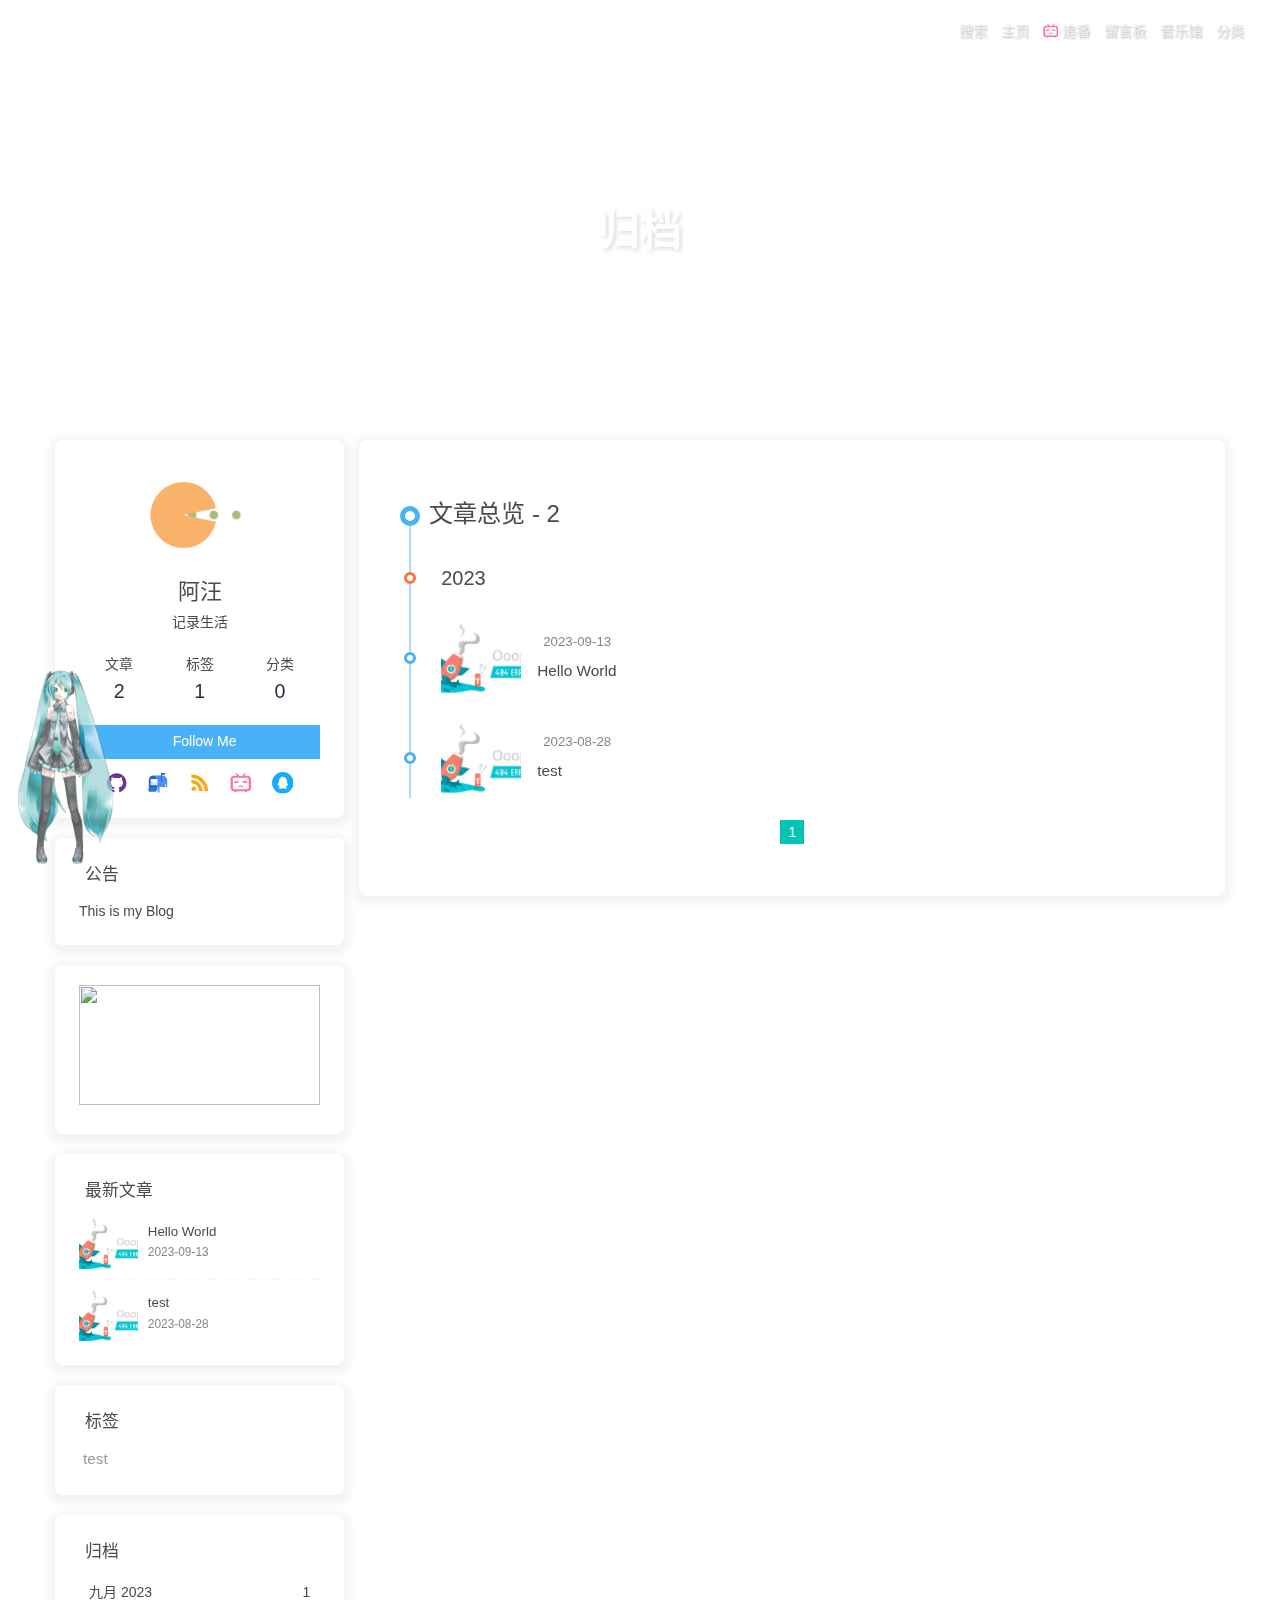
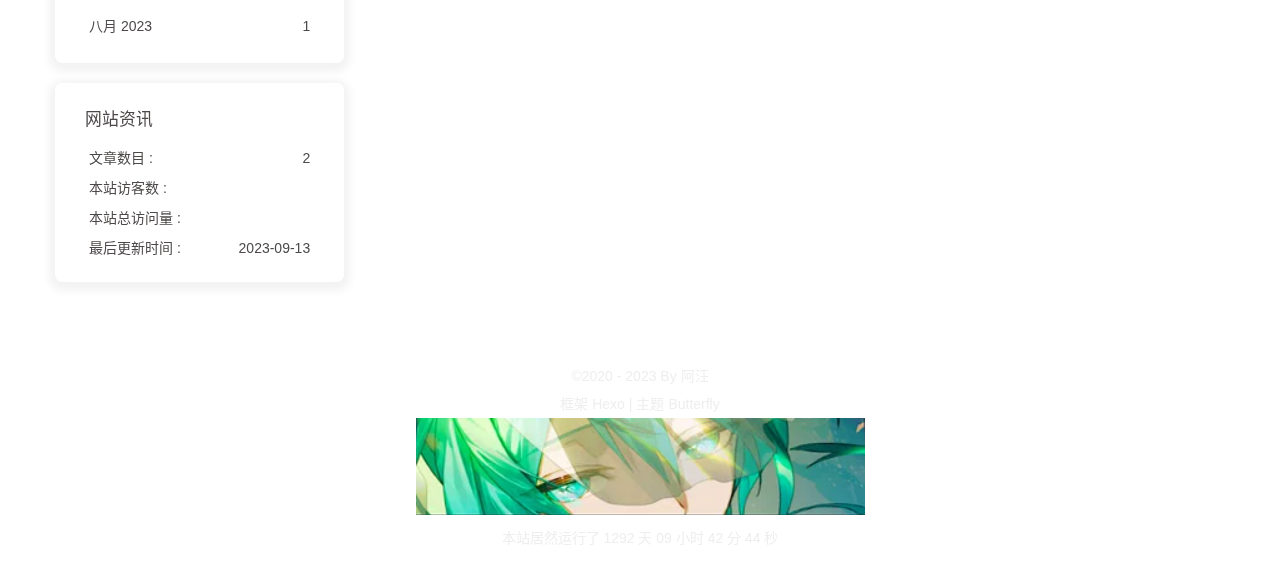
==== commit 2bec452d: "侧边栏和头像修改 Updated By Github Actions" ====
--- a/archives/index.html
+++ b/archives/index.html
@@ -1,4 +1,4 @@
-<!DOCTYPE html><html lang="zh-CN" data-theme="light"><head><meta charset="UTF-8"><meta http-equiv="X-UA-Compatible" content="IE=edge"><meta name="viewport" content="width=device-width,initial-scale=1,viewport-fit=cover"><title>归档 | 阿汪的blog</title><meta name="author" content="阿汪"><meta name="copyright" content="阿汪"><meta name="format-detection" content="telephone=no"><meta name="theme-color" content="#ffffff"><meta name="description" content="记录生活"><meta property="og:type" content="website"><meta property="og:title" content="归档"><meta property="og:url" content="http://example.com/archives/index.html"><meta property="og:site_name" content="阿汪的blog"><meta property="og:description" content="记录生活"><meta property="og:locale" content="zh_CN"><meta property="og:image" content="https://smms.app/delete/81YfVRdhZDbsvSMKLO4cp6PTwj"><meta property="article:author" content="阿汪"><meta property="article:tag" content="life"><meta name="twitter:card" content="summary"><meta name="twitter:image" content="https://smms.app/delete/81YfVRdhZDbsvSMKLO4cp6PTwj"><link rel="shortcut icon" href="/img/siteicon/%E6%A3%92%E6%A3%92%E7%B3%9616.png"><link rel="canonical" href="http://example.com/archives/index.html"><link rel="preconnect" href="//cdn.jsdelivr.net"><link rel="preconnect" href="//busuanzi.ibruce.info"><link rel="manifest" href="/manifest.json"><link rel="apple-touch-icon" sizes="180x180" href="/img/siteicon/%E6%A3%92%E6%A3%92%E7%B3%96128.png"><link rel="icon" type="image/png" sizes="32x32" href="/img/siteicon/%E6%A3%92%E6%A3%92%E7%B3%9632.png"><link rel="icon" type="image/png" sizes="16x16" href="/img/siteicon/%E6%A3%92%E6%A3%92%E7%B3%9616.png"><link rel="mask-icon" href="/img/siteicon/%E6%A3%92%E6%A3%92%E7%B3%96128.png" color="#5bbad5"><link rel="stylesheet" href="/css/index.css"><link rel="stylesheet" href="https://cdn.jsdelivr.net/npm/@fortawesome/fontawesome-free/css/all.min.css" media="print" onload='this.media="all"'><link rel="stylesheet" href="https://cdn.jsdelivr.net/npm/@fancyapps/ui/dist/fancybox/fancybox.min.css" media="print" onload='this.media="all"'><script>const GLOBAL_CONFIG = {
+<!DOCTYPE html><html lang="zh-CN" data-theme="light"><head><meta charset="UTF-8"><meta http-equiv="X-UA-Compatible" content="IE=edge"><meta name="viewport" content="width=device-width,initial-scale=1,viewport-fit=cover"><title>归档 | 阿汪的blog</title><meta name="author" content="阿汪"><meta name="copyright" content="阿汪"><meta name="format-detection" content="telephone=no"><meta name="theme-color" content="#ffffff"><meta name="description" content="记录生活"><meta property="og:type" content="website"><meta property="og:title" content="归档"><meta property="og:url" content="http://example.com/archives/index.html"><meta property="og:site_name" content="阿汪的blog"><meta property="og:description" content="记录生活"><meta property="og:locale" content="zh_CN"><meta property="og:image" content="https://s2.loli.net/2023/09/13/B4fDnUtu6pkaPj2.png"><meta property="article:author" content="阿汪"><meta property="article:tag" content="life"><meta name="twitter:card" content="summary"><meta name="twitter:image" content="https://s2.loli.net/2023/09/13/B4fDnUtu6pkaPj2.png"><link rel="shortcut icon" href="/img/siteicon/%E6%A3%92%E6%A3%92%E7%B3%9616.png"><link rel="canonical" href="http://example.com/archives/index.html"><link rel="preconnect" href="//cdn.jsdelivr.net"><link rel="preconnect" href="//busuanzi.ibruce.info"><link rel="manifest" href="/manifest.json"><link rel="apple-touch-icon" sizes="180x180" href="/img/siteicon/%E6%A3%92%E6%A3%92%E7%B3%96128.png"><link rel="icon" type="image/png" sizes="32x32" href="/img/siteicon/%E6%A3%92%E6%A3%92%E7%B3%9632.png"><link rel="icon" type="image/png" sizes="16x16" href="/img/siteicon/%E6%A3%92%E6%A3%92%E7%B3%9616.png"><link rel="mask-icon" href="/img/siteicon/%E6%A3%92%E6%A3%92%E7%B3%96128.png" color="#5bbad5"><link rel="stylesheet" href="/css/index.css"><link rel="stylesheet" href="https://cdn.jsdelivr.net/npm/@fortawesome/fontawesome-free/css/all.min.css" media="print" onload='this.media="all"'><link rel="stylesheet" href="https://cdn.jsdelivr.net/npm/@fancyapps/ui/dist/fancybox/fancybox.min.css" media="print" onload='this.media="all"'><script>const GLOBAL_CONFIG = {
   root: '/',
   algolia: undefined,
   localSearch: {"path":"/search.xml","preload":false,"top_n_per_article":1,"unescape":false,"languages":{"hits_empty":"找不到您查询的内容：${query}","hits_stats":"共找到 ${hits} 篇文章"}},
@@ -39,7 +39,7 @@
     rightside: false,
   },
   autoDarkmode: false
-}</script><script id="config-diff">var GLOBAL_CONFIG_SITE={title:"归档",isPost:!1,isHome:!1,isHighlightShrink:!1,isToc:!1,postUpdate:"2023-09-13 07:50:39"}</script><noscript><style>#nav{opacity:1}.justified-gallery img{opacity:1}#post-meta time,#recent-posts time{display:inline!important}</style></noscript><script>(win=>{
+}</script><script id="config-diff">var GLOBAL_CONFIG_SITE={title:"归档",isPost:!1,isHome:!1,isHighlightShrink:!1,isToc:!1,postUpdate:"2023-09-13 08:10:17"}</script><noscript><style>#nav{opacity:1}.justified-gallery img{opacity:1}#post-meta time,#recent-posts time{display:inline!important}</style></noscript><script>(win=>{
     win.saveToLocal = {
       set: function setWithExpiry(key, value, ttl) {
         if (ttl === 0) return
@@ -151,7 +151,7 @@
     document.addEventListener('pjax:send', () => { preloader.initLoading() })
     document.addEventListener('pjax:complete', () => { preloader.endLoading() })
   }
-})()</script><div id="web_bg"></div><div id="sidebar"><div id="menu-mask"></div><div id="sidebar-menus"><div class="avatar-img is-center"><img src="https://smms.app/delete/81YfVRdhZDbsvSMKLO4cp6PTwj" onerror='onerror=null,src="/img/friend_404.gif"' alt="avatar"></div><div class="sidebar-site-data site-data is-center"><a href="/archives/"><div class="headline">文章</div><div class="length-num">2</div></a><a href="/tags/"><div class="headline">标签</div><div class="length-num">1</div></a><a href="/categories/"><div class="headline">分类</div><div class="length-num">0</div></a></div><hr class="custom-hr"><div class="menus_items"><div class="menus_item"><a class="site-page faa-parent animated-hover" href="/"><i class="fa-fw fas fa-home faa-tada"></i> <span>主页</span></a></div><div class="menus_item"><a class="site-page faa-parent animated-hover" href="/bangumis"><svg class="icon faa-tada" aria-hidden="true"><use xlink:href="#icon-bilibili"></use></svg> <span>追番</span></a></div><div class="menus_item"><a class="site-page faa-parent animated-hover" href="/comments/"><i class="fa-fw fas fa-envelope faa-tada"></i> <span>留言板</span></a></div><div class="menus_item"><a class="site-page faa-parent animated-hover" href="/music/"><i class="fa-fw fas fa-music faa-tada"></i> <span>音乐馆</span></a></div><div class="menus_item"><a class="site-page faa-parent animated-hover" href="/categories/"><i class="fa-fw fas fa-folder-open faa-tada"></i> <span>分类</span></a></div></div></div></div><div class="page" id="body-wrap"><header class="not-home-page" id="page-header"><nav id="nav"><span id="blog-info"><a href="/" title="阿汪的blog"></a></span><div id="menus"><div id="search-button"><a class="site-page social-icon search" href="javascript:void(0);"><i class="fas fa-search fa-fw"></i> <span>搜索</span></a></div><div class="menus_items"><div class="menus_item"><a class="site-page faa-parent animated-hover" href="/"><i class="fa-fw fas fa-home faa-tada"></i> <span>主页</span></a></div><div class="menus_item"><a class="site-page faa-parent animated-hover" href="/bangumis"><svg class="icon faa-tada" aria-hidden="true"><use xlink:href="#icon-bilibili"></use></svg> <span>追番</span></a></div><div class="menus_item"><a class="site-page faa-parent animated-hover" href="/comments/"><i class="fa-fw fas fa-envelope faa-tada"></i> <span>留言板</span></a></div><div class="menus_item"><a class="site-page faa-parent animated-hover" href="/music/"><i class="fa-fw fas fa-music faa-tada"></i> <span>音乐馆</span></a></div><div class="menus_item"><a class="site-page faa-parent animated-hover" href="/categories/"><i class="fa-fw fas fa-folder-open faa-tada"></i> <span>分类</span></a></div></div><div id="toggle-menu"><a class="site-page" href="javascript:void(0);"><i class="fas fa-bars fa-fw"></i></a></div></div></nav><div id="page-site-info"><h1 id="site-title">归档</h1></div></header><main class="layout" id="content-inner"><div id="archive"><div class="article-sort-title">文章总览 - 2</div><div class="article-sort"><div class="article-sort-item year">2023</div><div class="article-sort-item"><a class="article-sort-item-img" href="/posts/4a17b156.html" title="Hello World"><img src="https://i.loli.net/2020/05/01/gkihqEjXxJ5UZ1C.jpg" alt="Hello World" onerror='this.onerror=null,this.src="/img/404.jpg"'></a><div class="article-sort-item-info"><div class="article-sort-item-time"><i class="far fa-calendar-alt"></i><time class="post-meta-date-created" datetime="2023-09-13T07:50:15.030Z" title="发表于 2023-09-13 07:50:15">2023-09-13</time></div><a class="article-sort-item-title" href="/posts/4a17b156.html" title="Hello World">Hello World</a></div></div><div class="article-sort-item"><a class="article-sort-item-img" href="/posts/d87f7e0c.html" title="test"><img src="https://i.loli.net/2020/05/01/gkihqEjXxJ5UZ1C.jpg" alt="test" onerror='this.onerror=null,this.src="/img/404.jpg"'></a><div class="article-sort-item-info"><div class="article-sort-item-time"><i class="far fa-calendar-alt"></i><time class="post-meta-date-created" datetime="2023-08-28T15:39:03.000Z" title="发表于 2023-08-28 15:39:03">2023-08-28</time></div><a class="article-sort-item-title" href="/posts/d87f7e0c.html" title="test">test</a></div></div></div><nav id="pagination"><div class="pagination"><span class="page-number current">1</span></div></nav></div><div class="aside-content" id="aside-content"><div class="card-widget card-info"><div class="is-center"><div class="avatar-img"><img src="https://smms.app/delete/81YfVRdhZDbsvSMKLO4cp6PTwj" onerror='this.onerror=null,this.src="/img/friend_404.gif"' alt="avatar"></div><div class="author-info__name">阿汪</div><div class="author-info__description">记录生活</div></div><div class="card-info-data site-data is-center"><a href="/archives/"><div class="headline">文章</div><div class="length-num">2</div></a><a href="/tags/"><div class="headline">标签</div><div class="length-num">1</div></a><a href="/categories/"><div class="headline">分类</div><div class="length-num">0</div></a></div><a id="card-info-btn" target="_blank" rel="noopener" href="https://github.com"><i class="fab fa-github"></i><span>Follow Me</span></a><div class="card-info-social-icons is-center"><a class="social-icon faa-parent animated-hover" href="https://github.com/anzhiyu-c" target="_blank" title="Github"><svg class="icon faa-tada" aria-hidden="true"><use xlink:href="#icon-gitHub"></use></svg></a><a class="social-icon faa-parent animated-hover" href="https://mail.qq.com/cgi-bin/qm_share?t=qm_mailme&amp;email=2268025923@qq.com" target="_blank" title="Email"><svg class="icon faa-tada" aria-hidden="true"><use xlink:href="#icon-youxiang"></use></svg></a><a class="social-icon faa-parent animated-hover" href="/atom.xml" target="_blank" title="RSS"><svg class="icon faa-tada" aria-hidden="true"><use xlink:href="#icon-rss"></use></svg></a><a class="social-icon faa-parent animated-hover" href="https://space.bilibili.com/372204786" target="_blank" title="BiliBili"><svg class="icon faa-tada" aria-hidden="true"><use xlink:href="#icon-bilibili"></use></svg></a><a class="social-icon faa-parent animated-hover" href="tencent://Message/?Uin=2268025923&amp;amp;websiteName=local.edu.com:8888=&amp;amp;Menu=yes" target="_blank" title="QQ"><svg class="icon faa-tada" aria-hidden="true"><use xlink:href="#icon-QQ1"></use></svg></a></div></div><div class="card-widget card-announcement"><div class="item-headline"><i class="fas fa-bullhorn fa-shake"></i><span>公告</span></div><div class="announcement_content">This is my Blog</div></div><div class="sticky_layout"><div class="card-widget card-recent-post"><div class="item-headline"><i class="fas fa-history"></i><span>最新文章</span></div><div class="aside-list"><div class="aside-list-item"><a class="thumbnail" href="/posts/4a17b156.html" title="Hello World"><img src="https://i.loli.net/2020/05/01/gkihqEjXxJ5UZ1C.jpg" onerror='this.onerror=null,this.src="/img/404.jpg"' alt="Hello World"></a><div class="content"><a class="title" href="/posts/4a17b156.html" title="Hello World">Hello World</a><time datetime="2023-09-13T07:50:15.030Z" title="发表于 2023-09-13 07:50:15">2023-09-13</time></div></div><div class="aside-list-item"><a class="thumbnail" href="/posts/d87f7e0c.html" title="test"><img src="https://i.loli.net/2020/05/01/gkihqEjXxJ5UZ1C.jpg" onerror='this.onerror=null,this.src="/img/404.jpg"' alt="test"></a><div class="content"><a class="title" href="/posts/d87f7e0c.html" title="test">test</a><time datetime="2023-08-28T15:39:03.000Z" title="发表于 2023-08-28 15:39:03">2023-08-28</time></div></div></div></div><div class="card-widget card-tags"><div class="item-headline"><i class="fas fa-tags"></i><span>标签</span></div><div class="card-tag-cloud"><a href="/tags/test/" style="font-size:1.1em;color:#999">test</a></div></div><div class="card-widget card-archives"><div class="item-headline"><i class="fas fa-archive"></i><span>归档</span></div><ul class="card-archive-list"><li class="card-archive-list-item"><a class="card-archive-list-link" href="/archives/2023/09/"><span class="card-archive-list-date">九月 2023</span><span class="card-archive-list-count">1</span></a></li><li class="card-archive-list-item"><a class="card-archive-list-link" href="/archives/2023/08/"><span class="card-archive-list-date">八月 2023</span><span class="card-archive-list-count">1</span></a></li></ul></div><div class="card-widget card-webinfo"><div class="item-headline"><i class="fas fa-chart-line"></i><span>网站资讯</span></div><div class="webinfo"><div class="webinfo-item"><div class="item-name">文章数目 :</div><div class="item-count">2</div></div><div class="webinfo-item"><div class="item-name">本站访客数 :</div><div class="item-count" id="busuanzi_value_site_uv"><i class="fa-solid fa-spinner fa-spin"></i></div></div><div class="webinfo-item"><div class="item-name">本站总访问量 :</div><div class="item-count" id="busuanzi_value_site_pv"><i class="fa-solid fa-spinner fa-spin"></i></div></div><div class="webinfo-item"><div class="item-name">最后更新时间 :</div><div class="item-count" id="last-push-date" data-lastpushdate="2023-09-13T07:50:39.768Z"><i class="fa-solid fa-spinner fa-spin"></i></div></div></div></div></div></div></main><footer id="footer"><div id="footer-wrap"><div class="copyright">&copy;2020 - 2023 By 阿汪</div><div class="framework-info"><span>框架</span> <a target="_blank" rel="noopener" href="https://hexo.io">Hexo</a><span class="footer-separator">|</span><span>主题</span> <a target="_blank" rel="noopener" href="https://github.com/jerryc127/hexo-theme-butterfly">Butterfly</a></div></div></footer></div><div id="rightside"><div id="rightside-config-hide"><button id="translateLink" type="button" title="简繁转换">繁</button><button id="darkmode" type="button" title="浅色和深色模式转换"><i class="fas fa-adjust"></i></button><button id="hide-aside-btn" type="button" title="单栏和双栏切换"><i class="fas fa-arrows-alt-h"></i></button></div><div id="rightside-config-show"><button id="rightside_config" type="button" title="设置"><i class="fas fa-cog fa-spin"></i></button><button id="go-up" type="button" title="回到顶部"><span class="scroll-percent"></span><i class="fas fa-arrow-up"></i></button></div></div><div class="js-pjax" id="rightMenu"><div class="rightMenu-group rightMenu-small"><a class="rightMenu-item" href="javascript:window.history.back();"><i class="fa fa-arrow-left"></i></a><a class="rightMenu-item" href="javascript:window.history.forward();"><i class="fa fa-arrow-right"></i></a><a class="rightMenu-item" href="javascript:window.location.reload();"><i class="fa fa-refresh"></i></a><a class="rightMenu-item" href="javascript:rmf.scrollToTop();"><i class="fa fa-arrow-up"></i></a></div><div class="rightMenu-group rightMenu-line hide" id="menu-text"><a class="rightMenu-item" href="javascript:rmf.copySelect();"><i class="fa fa-copy"></i><span>复制</span></a><a class="rightMenu-item" href="javascript:window.open(&quot;https://www.baidu.com/s?wd=&quot;+window.getSelection().toString());window.location.reload();"><i class="iconfont icon-baidu"></i><span>百度搜索</span></a><a class="rightMenu-item" href="javascript:rmf.searchinThisPage();"><i class="fas fa-search"></i><span>站内搜索</span></a></div><div class="rightMenu-group rightMenu-line hide" id="menu-too"><a class="rightMenu-item" href="javascript:window.open(window.getSelection().toString());window.location.reload();"><i class="fa fa-link"></i><span>转到链接</span></a></div><div class="rightMenu-group rightMenu-line hide" id="menu-paste"><a class="rightMenu-item" href="javascript:rmf.paste()"><i class="fa fa-copy"></i><span>粘贴</span></a><a class="rightMenu-item" href="javascript:rmf.copyWordsLink()"><i class="fa fa-link"></i><span>复制本文地址</span></a></div><div class="rightMenu-group rightMenu-line hide" id="menu-to"><a class="rightMenu-item" href="javascript:rmf.openWithNewTab()"><i class="fa fa-window-restore"></i><span>新窗口打开</span></a><a class="rightMenu-item" id="menu-too" href="javascript:rmf.open()"><i class="fa fa-link"></i><span>转到链接</span></a><a class="rightMenu-item" href="javascript:rmf.copyLink()"><i class="fa fa-copy"></i><span>复制链接</span></a></div><div class="rightMenu-group rightMenu-line hide" id="menu-img"><a class="rightMenu-item" href="javascript:rmf.saveAs()"><i class="fa fa-download"></i><span>保存图片</span></a><a class="rightMenu-item" href="javascript:rmf.openWithNewTab()"><i class="fa fa-window-restore"></i><span>在新窗口打开</span></a><a class="rightMenu-item" href="javascript:rmf.click()"><i class="fa fa-arrows-alt"></i><span>全屏显示</span></a><a class="rightMenu-item" href="javascript:rmf.copyLink()"><i class="fa fa-copy"></i><span>复制图片链接</span></a></div><div class="rightMenu-group rightMenu-line"><a class="rightMenu-item" href="javascript:rmf.switchDarkMode();"><i class="fa fa-moon"></i><span>昼夜切换</span></a><a class="rightMenu-item" href="javascript:rmf.switchReadMode();"><i class="fa fa-book"></i><span>阅读模式</span></a><a class="rightMenu-item" href="javascript:fullScreen();"><i class="fas fa-expand"></i><span>进入全屏</span></a></div></div><div><script src="/js/utils.js"></script><script src="/js/main.js"></script><script src="/js/tw_cn.js"></script><script src="https://cdn.jsdelivr.net/npm/@fancyapps/ui/dist/fancybox/fancybox.umd.min.js"></script><div class="js-pjax"></div><div class="aplayer no-destroy" data-id="5224868343" data-server="netease" data-type="playlist" data-order="list" data-fixed="true" data-preload="auto" data-autoplay="false" data-mutex="true"></div><script src="https://npm.elemecdn.com/jquery@latest/dist/jquery.min.js"></script><script src="/js/rightmenu.js"></script><script>let tianliGPT_postSelector = '\#post \#article-container';let tianliGPT_key = '5b4e289fa0dea3b35c0d';</script><script src="https://cdn1.tianli0.top/gh/zhheo/Post-Abstract-AI@0.7/tianli_gpt.js"></script><link rel="stylesheet" href="https://cdn.jsdelivr.net/npm/aplayer/dist/APlayer.min.css" media="print" onload='this.media="all"'><script src="https://cdn.jsdelivr.net/npm/aplayer/dist/APlayer.min.js"></script><script src="https://cdn.jsdelivr.net/npm/butterfly-extsrc/metingjs/dist/Meting.min.js"></script><script src="https://cdn.jsdelivr.net/npm/pjax/pjax.min.js"></script><script>let pjaxSelectors = ["head > title","#config-diff","#body-wrap","#rightside-config-hide","#rightside-config-show",".js-pjax"]
+})()</script><div id="web_bg"></div><div id="sidebar"><div id="menu-mask"></div><div id="sidebar-menus"><div class="avatar-img is-center"><img src="https://s2.loli.net/2023/09/13/B4fDnUtu6pkaPj2.png" onerror='onerror=null,src="/img/friend_404.gif"' alt="avatar"></div><div class="sidebar-site-data site-data is-center"><a href="/archives/"><div class="headline">文章</div><div class="length-num">2</div></a><a href="/tags/"><div class="headline">标签</div><div class="length-num">1</div></a><a href="/categories/"><div class="headline">分类</div><div class="length-num">0</div></a></div><hr class="custom-hr"><div class="menus_items"><div class="menus_item"><a class="site-page faa-parent animated-hover" href="/"><i class="fa-fw fas fa-home faa-tada"></i> <span>主页</span></a></div><div class="menus_item"><a class="site-page faa-parent animated-hover" href="/bangumis"><svg class="icon faa-tada" aria-hidden="true"><use xlink:href="#icon-bilibili"></use></svg> <span>追番</span></a></div><div class="menus_item"><a class="site-page faa-parent animated-hover" href="/comments/"><i class="fa-fw fas fa-envelope faa-tada"></i> <span>留言板</span></a></div><div class="menus_item"><a class="site-page faa-parent animated-hover" href="/music/"><i class="fa-fw fas fa-music faa-tada"></i> <span>音乐馆</span></a></div><div class="menus_item"><a class="site-page faa-parent animated-hover" href="/categories/"><i class="fa-fw fas fa-folder-open faa-tada"></i> <span>分类</span></a></div></div></div></div><div class="page" id="body-wrap"><header class="not-home-page" id="page-header"><nav id="nav"><span id="blog-info"><a href="/" title="阿汪的blog"></a></span><div id="menus"><div id="search-button"><a class="site-page social-icon search" href="javascript:void(0);"><i class="fas fa-search fa-fw"></i> <span>搜索</span></a></div><div class="menus_items"><div class="menus_item"><a class="site-page faa-parent animated-hover" href="/"><i class="fa-fw fas fa-home faa-tada"></i> <span>主页</span></a></div><div class="menus_item"><a class="site-page faa-parent animated-hover" href="/bangumis"><svg class="icon faa-tada" aria-hidden="true"><use xlink:href="#icon-bilibili"></use></svg> <span>追番</span></a></div><div class="menus_item"><a class="site-page faa-parent animated-hover" href="/comments/"><i class="fa-fw fas fa-envelope faa-tada"></i> <span>留言板</span></a></div><div class="menus_item"><a class="site-page faa-parent animated-hover" href="/music/"><i class="fa-fw fas fa-music faa-tada"></i> <span>音乐馆</span></a></div><div class="menus_item"><a class="site-page faa-parent animated-hover" href="/categories/"><i class="fa-fw fas fa-folder-open faa-tada"></i> <span>分类</span></a></div></div><div id="toggle-menu"><a class="site-page" href="javascript:void(0);"><i class="fas fa-bars fa-fw"></i></a></div></div></nav><div id="page-site-info"><h1 id="site-title">归档</h1></div></header><main class="layout" id="content-inner"><div id="archive"><div class="article-sort-title">文章总览 - 2</div><div class="article-sort"><div class="article-sort-item year">2023</div><div class="article-sort-item"><a class="article-sort-item-img" href="/posts/4a17b156.html" title="Hello World"><img src="https://i.loli.net/2020/05/01/gkihqEjXxJ5UZ1C.jpg" alt="Hello World" onerror='this.onerror=null,this.src="/img/404.jpg"'></a><div class="article-sort-item-info"><div class="article-sort-item-time"><i class="far fa-calendar-alt"></i><time class="post-meta-date-created" datetime="2023-09-13T08:09:29.545Z" title="发表于 2023-09-13 08:09:29">2023-09-13</time></div><a class="article-sort-item-title" href="/posts/4a17b156.html" title="Hello World">Hello World</a></div></div><div class="article-sort-item"><a class="article-sort-item-img" href="/posts/d87f7e0c.html" title="test"><img src="https://i.loli.net/2020/05/01/gkihqEjXxJ5UZ1C.jpg" alt="test" onerror='this.onerror=null,this.src="/img/404.jpg"'></a><div class="article-sort-item-info"><div class="article-sort-item-time"><i class="far fa-calendar-alt"></i><time class="post-meta-date-created" datetime="2023-08-28T15:39:03.000Z" title="发表于 2023-08-28 15:39:03">2023-08-28</time></div><a class="article-sort-item-title" href="/posts/d87f7e0c.html" title="test">test</a></div></div></div><nav id="pagination"><div class="pagination"><span class="page-number current">1</span></div></nav></div><div class="aside-content" id="aside-content"><div class="card-widget card-info"><div class="is-center"><div class="avatar-img"><img src="https://s2.loli.net/2023/09/13/B4fDnUtu6pkaPj2.png" onerror='this.onerror=null,this.src="/img/friend_404.gif"' alt="avatar"></div><div class="author-info__name">阿汪</div><div class="author-info__description">记录生活</div></div><div class="card-info-data site-data is-center"><a href="/archives/"><div class="headline">文章</div><div class="length-num">2</div></a><a href="/tags/"><div class="headline">标签</div><div class="length-num">1</div></a><a href="/categories/"><div class="headline">分类</div><div class="length-num">0</div></a></div><a id="card-info-btn" target="_blank" rel="noopener" href="https://github.com"><i class="fab fa-github"></i><span>Follow Me</span></a><div class="card-info-social-icons is-center"><a class="social-icon faa-parent animated-hover" href="https://github.com/anzhiyu-c" target="_blank" title="Github"><svg class="icon faa-tada" aria-hidden="true"><use xlink:href="#icon-gitHub"></use></svg></a><a class="social-icon faa-parent animated-hover" href="https://mail.qq.com/cgi-bin/qm_share?t=qm_mailme&amp;email=2268025923@qq.com" target="_blank" title="Email"><svg class="icon faa-tada" aria-hidden="true"><use xlink:href="#icon-youxiang"></use></svg></a><a class="social-icon faa-parent animated-hover" href="/atom.xml" target="_blank" title="RSS"><svg class="icon faa-tada" aria-hidden="true"><use xlink:href="#icon-rss"></use></svg></a><a class="social-icon faa-parent animated-hover" href="https://space.bilibili.com/372204786" target="_blank" title="BiliBili"><svg class="icon faa-tada" aria-hidden="true"><use xlink:href="#icon-bilibili"></use></svg></a><a class="social-icon faa-parent animated-hover" href="tencent://Message/?Uin=2268025923&amp;amp;websiteName=local.edu.com:8888=&amp;amp;Menu=yes" target="_blank" title="QQ"><svg class="icon faa-tada" aria-hidden="true"><use xlink:href="#icon-QQ1"></use></svg></a></div></div><div class="card-widget card-announcement"><div class="item-headline"><i class="fas fa-bullhorn fa-shake"></i><span>公告</span></div><div class="announcement_content">This is my Blog</div></div><div class="sticky_layout"><div class="card-widget card-recent-post"><div class="item-headline"><i class="fas fa-history"></i><span>最新文章</span></div><div class="aside-list"><div class="aside-list-item"><a class="thumbnail" href="/posts/4a17b156.html" title="Hello World"><img src="https://i.loli.net/2020/05/01/gkihqEjXxJ5UZ1C.jpg" onerror='this.onerror=null,this.src="/img/404.jpg"' alt="Hello World"></a><div class="content"><a class="title" href="/posts/4a17b156.html" title="Hello World">Hello World</a><time datetime="2023-09-13T08:09:29.545Z" title="发表于 2023-09-13 08:09:29">2023-09-13</time></div></div><div class="aside-list-item"><a class="thumbnail" href="/posts/d87f7e0c.html" title="test"><img src="https://i.loli.net/2020/05/01/gkihqEjXxJ5UZ1C.jpg" onerror='this.onerror=null,this.src="/img/404.jpg"' alt="test"></a><div class="content"><a class="title" href="/posts/d87f7e0c.html" title="test">test</a><time datetime="2023-08-28T15:39:03.000Z" title="发表于 2023-08-28 15:39:03">2023-08-28</time></div></div></div></div><div class="card-widget card-tags"><div class="item-headline"><i class="fas fa-tags"></i><span>标签</span></div><div class="card-tag-cloud"><a href="/tags/test/" style="font-size:1.1em;color:#999">test</a></div></div><div class="card-widget card-archives"><div class="item-headline"><i class="fas fa-archive"></i><span>归档</span></div><ul class="card-archive-list"><li class="card-archive-list-item"><a class="card-archive-list-link" href="/archives/2023/09/"><span class="card-archive-list-date">九月 2023</span><span class="card-archive-list-count">1</span></a></li><li class="card-archive-list-item"><a class="card-archive-list-link" href="/archives/2023/08/"><span class="card-archive-list-date">八月 2023</span><span class="card-archive-list-count">1</span></a></li></ul></div><div class="card-widget card-webinfo"><div class="item-headline"><i class="fas fa-chart-line"></i><span>网站资讯</span></div><div class="webinfo"><div class="webinfo-item"><div class="item-name">文章数目 :</div><div class="item-count">2</div></div><div class="webinfo-item"><div class="item-name">本站访客数 :</div><div class="item-count" id="busuanzi_value_site_uv"><i class="fa-solid fa-spinner fa-spin"></i></div></div><div class="webinfo-item"><div class="item-name">本站总访问量 :</div><div class="item-count" id="busuanzi_value_site_pv"><i class="fa-solid fa-spinner fa-spin"></i></div></div><div class="webinfo-item"><div class="item-name">最后更新时间 :</div><div class="item-count" id="last-push-date" data-lastpushdate="2023-09-13T08:10:17.952Z"><i class="fa-solid fa-spinner fa-spin"></i></div></div></div></div></div></div></main><footer id="footer"><div id="footer-wrap"><div class="copyright">&copy;2020 - 2023 By 阿汪</div><div class="framework-info"><span>框架</span> <a target="_blank" rel="noopener" href="https://hexo.io">Hexo</a><span class="footer-separator">|</span><span>主题</span> <a target="_blank" rel="noopener" href="https://github.com/jerryc127/hexo-theme-butterfly">Butterfly</a></div></div></footer></div><div id="rightside"><div id="rightside-config-hide"><button id="translateLink" type="button" title="简繁转换">繁</button><button id="darkmode" type="button" title="浅色和深色模式转换"><i class="fas fa-adjust"></i></button><button id="hide-aside-btn" type="button" title="单栏和双栏切换"><i class="fas fa-arrows-alt-h"></i></button></div><div id="rightside-config-show"><button id="rightside_config" type="button" title="设置"><i class="fas fa-cog fa-spin"></i></button><button id="go-up" type="button" title="回到顶部"><span class="scroll-percent"></span><i class="fas fa-arrow-up"></i></button></div></div><div class="js-pjax" id="rightMenu"><div class="rightMenu-group rightMenu-small"><a class="rightMenu-item" href="javascript:window.history.back();"><i class="fa fa-arrow-left"></i></a><a class="rightMenu-item" href="javascript:window.history.forward();"><i class="fa fa-arrow-right"></i></a><a class="rightMenu-item" href="javascript:window.location.reload();"><i class="fa fa-refresh"></i></a><a class="rightMenu-item" href="javascript:rmf.scrollToTop();"><i class="fa fa-arrow-up"></i></a></div><div class="rightMenu-group rightMenu-line hide" id="menu-text"><a class="rightMenu-item" href="javascript:rmf.copySelect();"><i class="fa fa-copy"></i><span>复制</span></a><a class="rightMenu-item" href="javascript:window.open(&quot;https://www.baidu.com/s?wd=&quot;+window.getSelection().toString());window.location.reload();"><i class="iconfont icon-baidu"></i><span>百度搜索</span></a><a class="rightMenu-item" href="javascript:rmf.searchinThisPage();"><i class="fas fa-search"></i><span>站内搜索</span></a></div><div class="rightMenu-group rightMenu-line hide" id="menu-too"><a class="rightMenu-item" href="javascript:window.open(window.getSelection().toString());window.location.reload();"><i class="fa fa-link"></i><span>转到链接</span></a></div><div class="rightMenu-group rightMenu-line hide" id="menu-paste"><a class="rightMenu-item" href="javascript:rmf.paste()"><i class="fa fa-copy"></i><span>粘贴</span></a><a class="rightMenu-item" href="javascript:rmf.copyWordsLink()"><i class="fa fa-link"></i><span>复制本文地址</span></a></div><div class="rightMenu-group rightMenu-line hide" id="menu-to"><a class="rightMenu-item" href="javascript:rmf.openWithNewTab()"><i class="fa fa-window-restore"></i><span>新窗口打开</span></a><a class="rightMenu-item" id="menu-too" href="javascript:rmf.open()"><i class="fa fa-link"></i><span>转到链接</span></a><a class="rightMenu-item" href="javascript:rmf.copyLink()"><i class="fa fa-copy"></i><span>复制链接</span></a></div><div class="rightMenu-group rightMenu-line hide" id="menu-img"><a class="rightMenu-item" href="javascript:rmf.saveAs()"><i class="fa fa-download"></i><span>保存图片</span></a><a class="rightMenu-item" href="javascript:rmf.openWithNewTab()"><i class="fa fa-window-restore"></i><span>在新窗口打开</span></a><a class="rightMenu-item" href="javascript:rmf.click()"><i class="fa fa-arrows-alt"></i><span>全屏显示</span></a><a class="rightMenu-item" href="javascript:rmf.copyLink()"><i class="fa fa-copy"></i><span>复制图片链接</span></a></div><div class="rightMenu-group rightMenu-line"><a class="rightMenu-item" href="javascript:rmf.switchDarkMode();"><i class="fa fa-moon"></i><span>昼夜切换</span></a><a class="rightMenu-item" href="javascript:rmf.switchReadMode();"><i class="fa fa-book"></i><span>阅读模式</span></a><a class="rightMenu-item" href="javascript:fullScreen();"><i class="fas fa-expand"></i><span>进入全屏</span></a></div></div><div><script src="/js/utils.js"></script><script src="/js/main.js"></script><script src="/js/tw_cn.js"></script><script src="https://cdn.jsdelivr.net/npm/@fancyapps/ui/dist/fancybox/fancybox.umd.min.js"></script><div class="js-pjax"></div><div class="aplayer no-destroy" data-id="5224868343" data-server="netease" data-type="playlist" data-order="list" data-fixed="true" data-preload="auto" data-autoplay="false" data-mutex="true"></div><script src="https://npm.elemecdn.com/jquery@latest/dist/jquery.min.js"></script><script src="/js/rightmenu.js"></script><script>let tianliGPT_postSelector = '\#post \#article-container';let tianliGPT_key = '5b4e289fa0dea3b35c0d';</script><script src="https://cdn1.tianli0.top/gh/zhheo/Post-Abstract-AI@0.7/tianli_gpt.js"></script><link rel="stylesheet" href="https://cdn.jsdelivr.net/npm/aplayer/dist/APlayer.min.css" media="print" onload='this.media="all"'><script src="https://cdn.jsdelivr.net/npm/aplayer/dist/APlayer.min.js"></script><script src="https://cdn.jsdelivr.net/npm/butterfly-extsrc/metingjs/dist/Meting.min.js"></script><script src="https://cdn.jsdelivr.net/npm/pjax/pjax.min.js"></script><script>let pjaxSelectors = ["head > title","#config-diff","#body-wrap","#rightside-config-hide","#rightside-config-show",".js-pjax"]
 
 var pjax = new Pjax({
   elements: 'a:not([target="_blank"])',
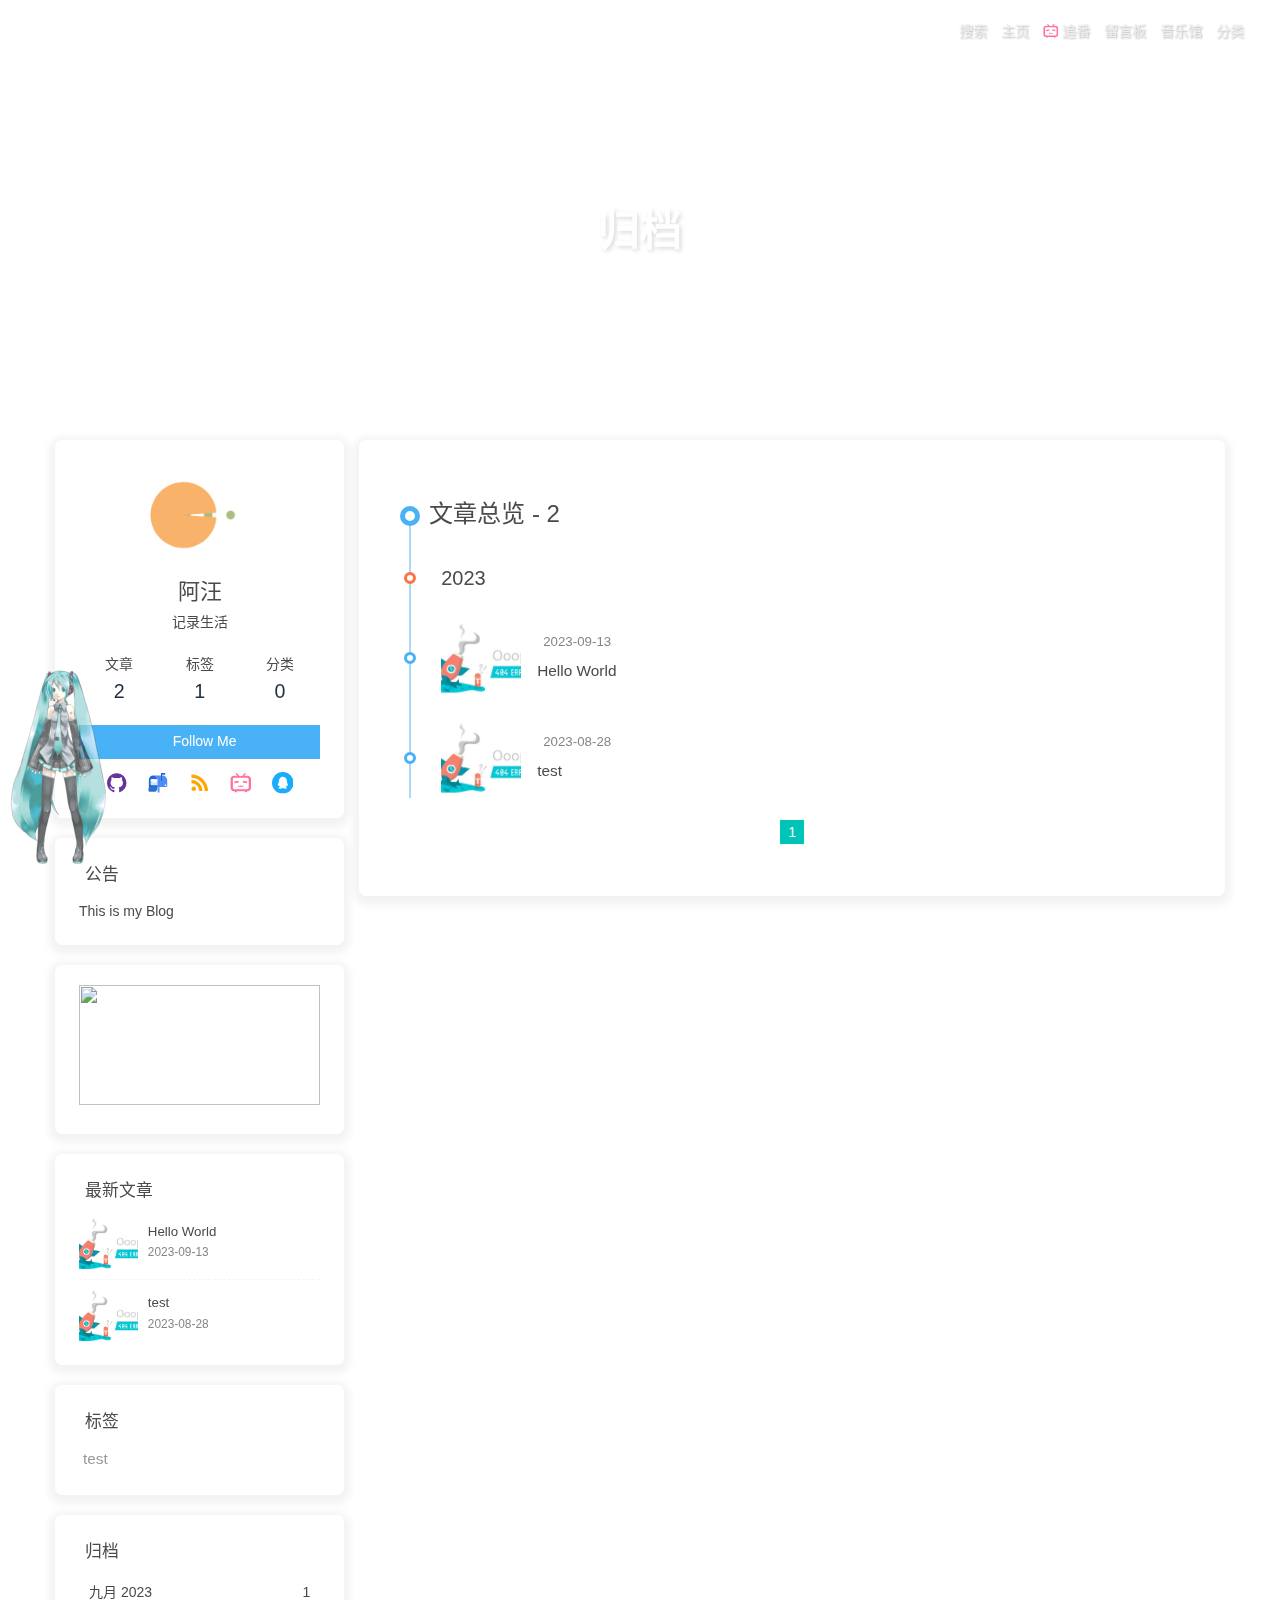
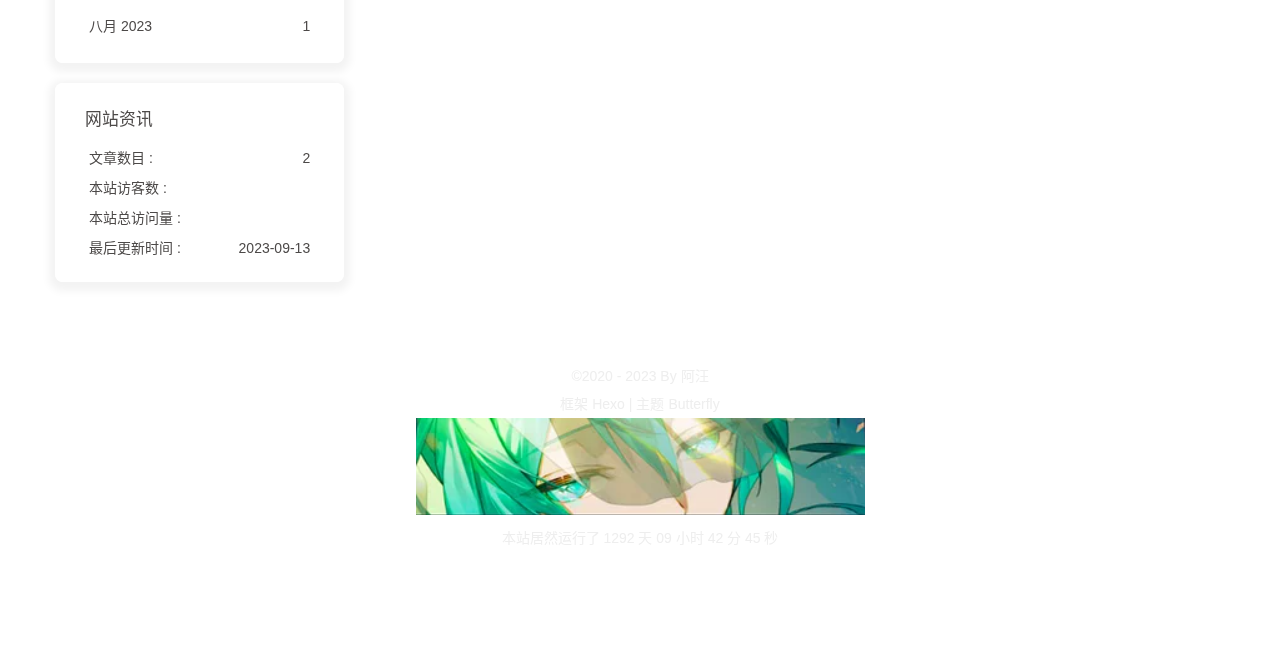
==== commit d395f104: "侧边栏和头像修改 Updated By Github Actions" ====
--- a/archives/index.html
+++ b/archives/index.html
@@ -1,4 +1,4 @@
-<!DOCTYPE html><html lang="zh-CN" data-theme="light"><head><meta charset="UTF-8"><meta http-equiv="X-UA-Compatible" content="IE=edge"><meta name="viewport" content="width=device-width,initial-scale=1,viewport-fit=cover"><title>归档 | 阿汪的blog</title><meta name="author" content="阿汪"><meta name="copyright" content="阿汪"><meta name="format-detection" content="telephone=no"><meta name="theme-color" content="#ffffff"><meta name="description" content="记录生活"><meta property="og:type" content="website"><meta property="og:title" content="归档"><meta property="og:url" content="http://example.com/archives/index.html"><meta property="og:site_name" content="阿汪的blog"><meta property="og:description" content="记录生活"><meta property="og:locale" content="zh_CN"><meta property="og:image" content="https://s2.loli.net/2023/09/13/B4fDnUtu6pkaPj2.png"><meta property="article:author" content="阿汪"><meta property="article:tag" content="life"><meta name="twitter:card" content="summary"><meta name="twitter:image" content="https://s2.loli.net/2023/09/13/B4fDnUtu6pkaPj2.png"><link rel="shortcut icon" href="/img/siteicon/%E6%A3%92%E6%A3%92%E7%B3%9616.png"><link rel="canonical" href="http://example.com/archives/index.html"><link rel="preconnect" href="//cdn.jsdelivr.net"><link rel="preconnect" href="//busuanzi.ibruce.info"><link rel="manifest" href="/manifest.json"><link rel="apple-touch-icon" sizes="180x180" href="/img/siteicon/%E6%A3%92%E6%A3%92%E7%B3%96128.png"><link rel="icon" type="image/png" sizes="32x32" href="/img/siteicon/%E6%A3%92%E6%A3%92%E7%B3%9632.png"><link rel="icon" type="image/png" sizes="16x16" href="/img/siteicon/%E6%A3%92%E6%A3%92%E7%B3%9616.png"><link rel="mask-icon" href="/img/siteicon/%E6%A3%92%E6%A3%92%E7%B3%96128.png" color="#5bbad5"><link rel="stylesheet" href="/css/index.css"><link rel="stylesheet" href="https://cdn.jsdelivr.net/npm/@fortawesome/fontawesome-free/css/all.min.css" media="print" onload='this.media="all"'><link rel="stylesheet" href="https://cdn.jsdelivr.net/npm/@fancyapps/ui/dist/fancybox/fancybox.min.css" media="print" onload='this.media="all"'><script>const GLOBAL_CONFIG = {
+<!DOCTYPE html><html lang="zh-CN" data-theme="light"><head><meta charset="UTF-8"><meta http-equiv="X-UA-Compatible" content="IE=edge"><meta name="viewport" content="width=device-width,initial-scale=1,viewport-fit=cover"><title>归档 | 阿汪的blog</title><meta name="author" content="阿汪"><meta name="copyright" content="阿汪"><meta name="format-detection" content="telephone=no"><meta name="theme-color" content="#ffffff"><meta name="description" content="记录生活"><meta property="og:type" content="website"><meta property="og:title" content="归档"><meta property="og:url" content="http://example.com/archives/index.html"><meta property="og:site_name" content="阿汪的blog"><meta property="og:description" content="记录生活"><meta property="og:locale" content="zh_CN"><meta property="og:image" content="https://s2.loli.net/2023/09/13/KkvntgP3zyu6mh7.png"><meta property="article:author" content="阿汪"><meta property="article:tag" content="life"><meta name="twitter:card" content="summary"><meta name="twitter:image" content="https://s2.loli.net/2023/09/13/KkvntgP3zyu6mh7.png"><link rel="shortcut icon" href="/img/siteicon/%E6%A3%92%E6%A3%92%E7%B3%9616.png"><link rel="canonical" href="http://example.com/archives/index.html"><link rel="preconnect" href="//cdn.jsdelivr.net"><link rel="preconnect" href="//busuanzi.ibruce.info"><link rel="manifest" href="/manifest.json"><link rel="apple-touch-icon" sizes="180x180" href="/img/siteicon/%E6%A3%92%E6%A3%92%E7%B3%96128.png"><link rel="icon" type="image/png" sizes="32x32" href="/img/siteicon/%E6%A3%92%E6%A3%92%E7%B3%9632.png"><link rel="icon" type="image/png" sizes="16x16" href="/img/siteicon/%E6%A3%92%E6%A3%92%E7%B3%9616.png"><link rel="mask-icon" href="/img/siteicon/%E6%A3%92%E6%A3%92%E7%B3%96128.png" color="#5bbad5"><link rel="stylesheet" href="/css/index.css"><link rel="stylesheet" href="https://cdn.jsdelivr.net/npm/@fortawesome/fontawesome-free/css/all.min.css" media="print" onload='this.media="all"'><link rel="stylesheet" href="https://cdn.jsdelivr.net/npm/@fancyapps/ui/dist/fancybox/fancybox.min.css" media="print" onload='this.media="all"'><script>const GLOBAL_CONFIG = {
   root: '/',
   algolia: undefined,
   localSearch: {"path":"/search.xml","preload":false,"top_n_per_article":1,"unescape":false,"languages":{"hits_empty":"找不到您查询的内容：${query}","hits_stats":"共找到 ${hits} 篇文章"}},
@@ -39,7 +39,7 @@
     rightside: false,
   },
   autoDarkmode: false
-}</script><script id="config-diff">var GLOBAL_CONFIG_SITE={title:"归档",isPost:!1,isHome:!1,isHighlightShrink:!1,isToc:!1,postUpdate:"2023-09-13 08:10:17"}</script><noscript><style>#nav{opacity:1}.justified-gallery img{opacity:1}#post-meta time,#recent-posts time{display:inline!important}</style></noscript><script>(win=>{
+}</script><script id="config-diff">var GLOBAL_CONFIG_SITE={title:"归档",isPost:!1,isHome:!1,isHighlightShrink:!1,isToc:!1,postUpdate:"2023-09-13 08:27:36"}</script><noscript><style>#nav{opacity:1}.justified-gallery img{opacity:1}#post-meta time,#recent-posts time{display:inline!important}</style></noscript><script>(win=>{
     win.saveToLocal = {
       set: function setWithExpiry(key, value, ttl) {
         if (ttl === 0) return
@@ -151,7 +151,7 @@
     document.addEventListener('pjax:send', () => { preloader.initLoading() })
     document.addEventListener('pjax:complete', () => { preloader.endLoading() })
   }
-})()</script><div id="web_bg"></div><div id="sidebar"><div id="menu-mask"></div><div id="sidebar-menus"><div class="avatar-img is-center"><img src="https://s2.loli.net/2023/09/13/B4fDnUtu6pkaPj2.png" onerror='onerror=null,src="/img/friend_404.gif"' alt="avatar"></div><div class="sidebar-site-data site-data is-center"><a href="/archives/"><div class="headline">文章</div><div class="length-num">2</div></a><a href="/tags/"><div class="headline">标签</div><div class="length-num">1</div></a><a href="/categories/"><div class="headline">分类</div><div class="length-num">0</div></a></div><hr class="custom-hr"><div class="menus_items"><div class="menus_item"><a class="site-page faa-parent animated-hover" href="/"><i class="fa-fw fas fa-home faa-tada"></i> <span>主页</span></a></div><div class="menus_item"><a class="site-page faa-parent animated-hover" href="/bangumis"><svg class="icon faa-tada" aria-hidden="true"><use xlink:href="#icon-bilibili"></use></svg> <span>追番</span></a></div><div class="menus_item"><a class="site-page faa-parent animated-hover" href="/comments/"><i class="fa-fw fas fa-envelope faa-tada"></i> <span>留言板</span></a></div><div class="menus_item"><a class="site-page faa-parent animated-hover" href="/music/"><i class="fa-fw fas fa-music faa-tada"></i> <span>音乐馆</span></a></div><div class="menus_item"><a class="site-page faa-parent animated-hover" href="/categories/"><i class="fa-fw fas fa-folder-open faa-tada"></i> <span>分类</span></a></div></div></div></div><div class="page" id="body-wrap"><header class="not-home-page" id="page-header"><nav id="nav"><span id="blog-info"><a href="/" title="阿汪的blog"></a></span><div id="menus"><div id="search-button"><a class="site-page social-icon search" href="javascript:void(0);"><i class="fas fa-search fa-fw"></i> <span>搜索</span></a></div><div class="menus_items"><div class="menus_item"><a class="site-page faa-parent animated-hover" href="/"><i class="fa-fw fas fa-home faa-tada"></i> <span>主页</span></a></div><div class="menus_item"><a class="site-page faa-parent animated-hover" href="/bangumis"><svg class="icon faa-tada" aria-hidden="true"><use xlink:href="#icon-bilibili"></use></svg> <span>追番</span></a></div><div class="menus_item"><a class="site-page faa-parent animated-hover" href="/comments/"><i class="fa-fw fas fa-envelope faa-tada"></i> <span>留言板</span></a></div><div class="menus_item"><a class="site-page faa-parent animated-hover" href="/music/"><i class="fa-fw fas fa-music faa-tada"></i> <span>音乐馆</span></a></div><div class="menus_item"><a class="site-page faa-parent animated-hover" href="/categories/"><i class="fa-fw fas fa-folder-open faa-tada"></i> <span>分类</span></a></div></div><div id="toggle-menu"><a class="site-page" href="javascript:void(0);"><i class="fas fa-bars fa-fw"></i></a></div></div></nav><div id="page-site-info"><h1 id="site-title">归档</h1></div></header><main class="layout" id="content-inner"><div id="archive"><div class="article-sort-title">文章总览 - 2</div><div class="article-sort"><div class="article-sort-item year">2023</div><div class="article-sort-item"><a class="article-sort-item-img" href="/posts/4a17b156.html" title="Hello World"><img src="https://i.loli.net/2020/05/01/gkihqEjXxJ5UZ1C.jpg" alt="Hello World" onerror='this.onerror=null,this.src="/img/404.jpg"'></a><div class="article-sort-item-info"><div class="article-sort-item-time"><i class="far fa-calendar-alt"></i><time class="post-meta-date-created" datetime="2023-09-13T08:09:29.545Z" title="发表于 2023-09-13 08:09:29">2023-09-13</time></div><a class="article-sort-item-title" href="/posts/4a17b156.html" title="Hello World">Hello World</a></div></div><div class="article-sort-item"><a class="article-sort-item-img" href="/posts/d87f7e0c.html" title="test"><img src="https://i.loli.net/2020/05/01/gkihqEjXxJ5UZ1C.jpg" alt="test" onerror='this.onerror=null,this.src="/img/404.jpg"'></a><div class="article-sort-item-info"><div class="article-sort-item-time"><i class="far fa-calendar-alt"></i><time class="post-meta-date-created" datetime="2023-08-28T15:39:03.000Z" title="发表于 2023-08-28 15:39:03">2023-08-28</time></div><a class="article-sort-item-title" href="/posts/d87f7e0c.html" title="test">test</a></div></div></div><nav id="pagination"><div class="pagination"><span class="page-number current">1</span></div></nav></div><div class="aside-content" id="aside-content"><div class="card-widget card-info"><div class="is-center"><div class="avatar-img"><img src="https://s2.loli.net/2023/09/13/B4fDnUtu6pkaPj2.png" onerror='this.onerror=null,this.src="/img/friend_404.gif"' alt="avatar"></div><div class="author-info__name">阿汪</div><div class="author-info__description">记录生活</div></div><div class="card-info-data site-data is-center"><a href="/archives/"><div class="headline">文章</div><div class="length-num">2</div></a><a href="/tags/"><div class="headline">标签</div><div class="length-num">1</div></a><a href="/categories/"><div class="headline">分类</div><div class="length-num">0</div></a></div><a id="card-info-btn" target="_blank" rel="noopener" href="https://github.com"><i class="fab fa-github"></i><span>Follow Me</span></a><div class="card-info-social-icons is-center"><a class="social-icon faa-parent animated-hover" href="https://github.com/anzhiyu-c" target="_blank" title="Github"><svg class="icon faa-tada" aria-hidden="true"><use xlink:href="#icon-gitHub"></use></svg></a><a class="social-icon faa-parent animated-hover" href="https://mail.qq.com/cgi-bin/qm_share?t=qm_mailme&amp;email=2268025923@qq.com" target="_blank" title="Email"><svg class="icon faa-tada" aria-hidden="true"><use xlink:href="#icon-youxiang"></use></svg></a><a class="social-icon faa-parent animated-hover" href="/atom.xml" target="_blank" title="RSS"><svg class="icon faa-tada" aria-hidden="true"><use xlink:href="#icon-rss"></use></svg></a><a class="social-icon faa-parent animated-hover" href="https://space.bilibili.com/372204786" target="_blank" title="BiliBili"><svg class="icon faa-tada" aria-hidden="true"><use xlink:href="#icon-bilibili"></use></svg></a><a class="social-icon faa-parent animated-hover" href="tencent://Message/?Uin=2268025923&amp;amp;websiteName=local.edu.com:8888=&amp;amp;Menu=yes" target="_blank" title="QQ"><svg class="icon faa-tada" aria-hidden="true"><use xlink:href="#icon-QQ1"></use></svg></a></div></div><div class="card-widget card-announcement"><div class="item-headline"><i class="fas fa-bullhorn fa-shake"></i><span>公告</span></div><div class="announcement_content">This is my Blog</div></div><div class="sticky_layout"><div class="card-widget card-recent-post"><div class="item-headline"><i class="fas fa-history"></i><span>最新文章</span></div><div class="aside-list"><div class="aside-list-item"><a class="thumbnail" href="/posts/4a17b156.html" title="Hello World"><img src="https://i.loli.net/2020/05/01/gkihqEjXxJ5UZ1C.jpg" onerror='this.onerror=null,this.src="/img/404.jpg"' alt="Hello World"></a><div class="content"><a class="title" href="/posts/4a17b156.html" title="Hello World">Hello World</a><time datetime="2023-09-13T08:09:29.545Z" title="发表于 2023-09-13 08:09:29">2023-09-13</time></div></div><div class="aside-list-item"><a class="thumbnail" href="/posts/d87f7e0c.html" title="test"><img src="https://i.loli.net/2020/05/01/gkihqEjXxJ5UZ1C.jpg" onerror='this.onerror=null,this.src="/img/404.jpg"' alt="test"></a><div class="content"><a class="title" href="/posts/d87f7e0c.html" title="test">test</a><time datetime="2023-08-28T15:39:03.000Z" title="发表于 2023-08-28 15:39:03">2023-08-28</time></div></div></div></div><div class="card-widget card-tags"><div class="item-headline"><i class="fas fa-tags"></i><span>标签</span></div><div class="card-tag-cloud"><a href="/tags/test/" style="font-size:1.1em;color:#999">test</a></div></div><div class="card-widget card-archives"><div class="item-headline"><i class="fas fa-archive"></i><span>归档</span></div><ul class="card-archive-list"><li class="card-archive-list-item"><a class="card-archive-list-link" href="/archives/2023/09/"><span class="card-archive-list-date">九月 2023</span><span class="card-archive-list-count">1</span></a></li><li class="card-archive-list-item"><a class="card-archive-list-link" href="/archives/2023/08/"><span class="card-archive-list-date">八月 2023</span><span class="card-archive-list-count">1</span></a></li></ul></div><div class="card-widget card-webinfo"><div class="item-headline"><i class="fas fa-chart-line"></i><span>网站资讯</span></div><div class="webinfo"><div class="webinfo-item"><div class="item-name">文章数目 :</div><div class="item-count">2</div></div><div class="webinfo-item"><div class="item-name">本站访客数 :</div><div class="item-count" id="busuanzi_value_site_uv"><i class="fa-solid fa-spinner fa-spin"></i></div></div><div class="webinfo-item"><div class="item-name">本站总访问量 :</div><div class="item-count" id="busuanzi_value_site_pv"><i class="fa-solid fa-spinner fa-spin"></i></div></div><div class="webinfo-item"><div class="item-name">最后更新时间 :</div><div class="item-count" id="last-push-date" data-lastpushdate="2023-09-13T08:10:17.952Z"><i class="fa-solid fa-spinner fa-spin"></i></div></div></div></div></div></div></main><footer id="footer"><div id="footer-wrap"><div class="copyright">&copy;2020 - 2023 By 阿汪</div><div class="framework-info"><span>框架</span> <a target="_blank" rel="noopener" href="https://hexo.io">Hexo</a><span class="footer-separator">|</span><span>主题</span> <a target="_blank" rel="noopener" href="https://github.com/jerryc127/hexo-theme-butterfly">Butterfly</a></div></div></footer></div><div id="rightside"><div id="rightside-config-hide"><button id="translateLink" type="button" title="简繁转换">繁</button><button id="darkmode" type="button" title="浅色和深色模式转换"><i class="fas fa-adjust"></i></button><button id="hide-aside-btn" type="button" title="单栏和双栏切换"><i class="fas fa-arrows-alt-h"></i></button></div><div id="rightside-config-show"><button id="rightside_config" type="button" title="设置"><i class="fas fa-cog fa-spin"></i></button><button id="go-up" type="button" title="回到顶部"><span class="scroll-percent"></span><i class="fas fa-arrow-up"></i></button></div></div><div class="js-pjax" id="rightMenu"><div class="rightMenu-group rightMenu-small"><a class="rightMenu-item" href="javascript:window.history.back();"><i class="fa fa-arrow-left"></i></a><a class="rightMenu-item" href="javascript:window.history.forward();"><i class="fa fa-arrow-right"></i></a><a class="rightMenu-item" href="javascript:window.location.reload();"><i class="fa fa-refresh"></i></a><a class="rightMenu-item" href="javascript:rmf.scrollToTop();"><i class="fa fa-arrow-up"></i></a></div><div class="rightMenu-group rightMenu-line hide" id="menu-text"><a class="rightMenu-item" href="javascript:rmf.copySelect();"><i class="fa fa-copy"></i><span>复制</span></a><a class="rightMenu-item" href="javascript:window.open(&quot;https://www.baidu.com/s?wd=&quot;+window.getSelection().toString());window.location.reload();"><i class="iconfont icon-baidu"></i><span>百度搜索</span></a><a class="rightMenu-item" href="javascript:rmf.searchinThisPage();"><i class="fas fa-search"></i><span>站内搜索</span></a></div><div class="rightMenu-group rightMenu-line hide" id="menu-too"><a class="rightMenu-item" href="javascript:window.open(window.getSelection().toString());window.location.reload();"><i class="fa fa-link"></i><span>转到链接</span></a></div><div class="rightMenu-group rightMenu-line hide" id="menu-paste"><a class="rightMenu-item" href="javascript:rmf.paste()"><i class="fa fa-copy"></i><span>粘贴</span></a><a class="rightMenu-item" href="javascript:rmf.copyWordsLink()"><i class="fa fa-link"></i><span>复制本文地址</span></a></div><div class="rightMenu-group rightMenu-line hide" id="menu-to"><a class="rightMenu-item" href="javascript:rmf.openWithNewTab()"><i class="fa fa-window-restore"></i><span>新窗口打开</span></a><a class="rightMenu-item" id="menu-too" href="javascript:rmf.open()"><i class="fa fa-link"></i><span>转到链接</span></a><a class="rightMenu-item" href="javascript:rmf.copyLink()"><i class="fa fa-copy"></i><span>复制链接</span></a></div><div class="rightMenu-group rightMenu-line hide" id="menu-img"><a class="rightMenu-item" href="javascript:rmf.saveAs()"><i class="fa fa-download"></i><span>保存图片</span></a><a class="rightMenu-item" href="javascript:rmf.openWithNewTab()"><i class="fa fa-window-restore"></i><span>在新窗口打开</span></a><a class="rightMenu-item" href="javascript:rmf.click()"><i class="fa fa-arrows-alt"></i><span>全屏显示</span></a><a class="rightMenu-item" href="javascript:rmf.copyLink()"><i class="fa fa-copy"></i><span>复制图片链接</span></a></div><div class="rightMenu-group rightMenu-line"><a class="rightMenu-item" href="javascript:rmf.switchDarkMode();"><i class="fa fa-moon"></i><span>昼夜切换</span></a><a class="rightMenu-item" href="javascript:rmf.switchReadMode();"><i class="fa fa-book"></i><span>阅读模式</span></a><a class="rightMenu-item" href="javascript:fullScreen();"><i class="fas fa-expand"></i><span>进入全屏</span></a></div></div><div><script src="/js/utils.js"></script><script src="/js/main.js"></script><script src="/js/tw_cn.js"></script><script src="https://cdn.jsdelivr.net/npm/@fancyapps/ui/dist/fancybox/fancybox.umd.min.js"></script><div class="js-pjax"></div><div class="aplayer no-destroy" data-id="5224868343" data-server="netease" data-type="playlist" data-order="list" data-fixed="true" data-preload="auto" data-autoplay="false" data-mutex="true"></div><script src="https://npm.elemecdn.com/jquery@latest/dist/jquery.min.js"></script><script src="/js/rightmenu.js"></script><script>let tianliGPT_postSelector = '\#post \#article-container';let tianliGPT_key = '5b4e289fa0dea3b35c0d';</script><script src="https://cdn1.tianli0.top/gh/zhheo/Post-Abstract-AI@0.7/tianli_gpt.js"></script><link rel="stylesheet" href="https://cdn.jsdelivr.net/npm/aplayer/dist/APlayer.min.css" media="print" onload='this.media="all"'><script src="https://cdn.jsdelivr.net/npm/aplayer/dist/APlayer.min.js"></script><script src="https://cdn.jsdelivr.net/npm/butterfly-extsrc/metingjs/dist/Meting.min.js"></script><script src="https://cdn.jsdelivr.net/npm/pjax/pjax.min.js"></script><script>let pjaxSelectors = ["head > title","#config-diff","#body-wrap","#rightside-config-hide","#rightside-config-show",".js-pjax"]
+})()</script><div id="web_bg"></div><div id="sidebar"><div id="menu-mask"></div><div id="sidebar-menus"><div class="avatar-img is-center"><img src="https://s2.loli.net/2023/09/13/KkvntgP3zyu6mh7.png" onerror='onerror=null,src="/img/friend_404.gif"' alt="avatar"></div><div class="sidebar-site-data site-data is-center"><a href="/archives/"><div class="headline">文章</div><div class="length-num">2</div></a><a href="/tags/"><div class="headline">标签</div><div class="length-num">1</div></a><a href="/categories/"><div class="headline">分类</div><div class="length-num">0</div></a></div><hr class="custom-hr"><div class="menus_items"><div class="menus_item"><a class="site-page faa-parent animated-hover" href="/"><i class="fa-fw fas fa-home faa-tada"></i> <span>主页</span></a></div><div class="menus_item"><a class="site-page faa-parent animated-hover" href="/bangumis"><svg class="icon faa-tada" aria-hidden="true"><use xlink:href="#icon-bilibili"></use></svg> <span>追番</span></a></div><div class="menus_item"><a class="site-page faa-parent animated-hover" href="/comments/"><i class="fa-fw fas fa-envelope faa-tada"></i> <span>留言板</span></a></div><div class="menus_item"><a class="site-page faa-parent animated-hover" href="/music/"><i class="fa-fw fas fa-music faa-tada"></i> <span>音乐馆</span></a></div><div class="menus_item"><a class="site-page faa-parent animated-hover" href="/categories/"><i class="fa-fw fas fa-folder-open faa-tada"></i> <span>分类</span></a></div></div></div></div><div class="page" id="body-wrap"><header class="not-home-page" id="page-header"><nav id="nav"><span id="blog-info"><a href="/" title="阿汪的blog"></a></span><div id="menus"><div id="search-button"><a class="site-page social-icon search" href="javascript:void(0);"><i class="fas fa-search fa-fw"></i> <span>搜索</span></a></div><div class="menus_items"><div class="menus_item"><a class="site-page faa-parent animated-hover" href="/"><i class="fa-fw fas fa-home faa-tada"></i> <span>主页</span></a></div><div class="menus_item"><a class="site-page faa-parent animated-hover" href="/bangumis"><svg class="icon faa-tada" aria-hidden="true"><use xlink:href="#icon-bilibili"></use></svg> <span>追番</span></a></div><div class="menus_item"><a class="site-page faa-parent animated-hover" href="/comments/"><i class="fa-fw fas fa-envelope faa-tada"></i> <span>留言板</span></a></div><div class="menus_item"><a class="site-page faa-parent animated-hover" href="/music/"><i class="fa-fw fas fa-music faa-tada"></i> <span>音乐馆</span></a></div><div class="menus_item"><a class="site-page faa-parent animated-hover" href="/categories/"><i class="fa-fw fas fa-folder-open faa-tada"></i> <span>分类</span></a></div></div><div id="toggle-menu"><a class="site-page" href="javascript:void(0);"><i class="fas fa-bars fa-fw"></i></a></div></div></nav><div id="page-site-info"><h1 id="site-title">归档</h1></div></header><main class="layout" id="content-inner"><div id="archive"><div class="article-sort-title">文章总览 - 2</div><div class="article-sort"><div class="article-sort-item year">2023</div><div class="article-sort-item"><a class="article-sort-item-img" href="/posts/4a17b156.html" title="Hello World"><img src="https://i.loli.net/2020/05/01/gkihqEjXxJ5UZ1C.jpg" alt="Hello World" onerror='this.onerror=null,this.src="/img/404.jpg"'></a><div class="article-sort-item-info"><div class="article-sort-item-time"><i class="far fa-calendar-alt"></i><time class="post-meta-date-created" datetime="2023-09-13T08:27:17.844Z" title="发表于 2023-09-13 08:27:17">2023-09-13</time></div><a class="article-sort-item-title" href="/posts/4a17b156.html" title="Hello World">Hello World</a></div></div><div class="article-sort-item"><a class="article-sort-item-img" href="/posts/d87f7e0c.html" title="test"><img src="https://i.loli.net/2020/05/01/gkihqEjXxJ5UZ1C.jpg" alt="test" onerror='this.onerror=null,this.src="/img/404.jpg"'></a><div class="article-sort-item-info"><div class="article-sort-item-time"><i class="far fa-calendar-alt"></i><time class="post-meta-date-created" datetime="2023-08-28T15:39:03.000Z" title="发表于 2023-08-28 15:39:03">2023-08-28</time></div><a class="article-sort-item-title" href="/posts/d87f7e0c.html" title="test">test</a></div></div></div><nav id="pagination"><div class="pagination"><span class="page-number current">1</span></div></nav></div><div class="aside-content" id="aside-content"><div class="card-widget card-info"><div class="is-center"><div class="avatar-img"><img src="https://s2.loli.net/2023/09/13/KkvntgP3zyu6mh7.png" onerror='this.onerror=null,this.src="/img/friend_404.gif"' alt="avatar"></div><div class="author-info__name">阿汪</div><div class="author-info__description">记录生活</div></div><div class="card-info-data site-data is-center"><a href="/archives/"><div class="headline">文章</div><div class="length-num">2</div></a><a href="/tags/"><div class="headline">标签</div><div class="length-num">1</div></a><a href="/categories/"><div class="headline">分类</div><div class="length-num">0</div></a></div><a id="card-info-btn" target="_blank" rel="noopener" href="https://github.com"><i class="fab fa-github"></i><span>Follow Me</span></a><div class="card-info-social-icons is-center"><a class="social-icon faa-parent animated-hover" href="https://github.com/anzhiyu-c" target="_blank" title="Github"><svg class="icon faa-tada" aria-hidden="true"><use xlink:href="#icon-gitHub"></use></svg></a><a class="social-icon faa-parent animated-hover" href="https://mail.qq.com/cgi-bin/qm_share?t=qm_mailme&amp;email=2268025923@qq.com" target="_blank" title="Email"><svg class="icon faa-tada" aria-hidden="true"><use xlink:href="#icon-youxiang"></use></svg></a><a class="social-icon faa-parent animated-hover" href="/atom.xml" target="_blank" title="RSS"><svg class="icon faa-tada" aria-hidden="true"><use xlink:href="#icon-rss"></use></svg></a><a class="social-icon faa-parent animated-hover" href="https://space.bilibili.com/372204786" target="_blank" title="BiliBili"><svg class="icon faa-tada" aria-hidden="true"><use xlink:href="#icon-bilibili"></use></svg></a><a class="social-icon faa-parent animated-hover" href="tencent://Message/?Uin=2268025923&amp;amp;websiteName=local.edu.com:8888=&amp;amp;Menu=yes" target="_blank" title="QQ"><svg class="icon faa-tada" aria-hidden="true"><use xlink:href="#icon-QQ1"></use></svg></a></div></div><div class="card-widget card-announcement"><div class="item-headline"><i class="fas fa-bullhorn fa-shake"></i><span>公告</span></div><div class="announcement_content">This is my Blog</div></div><div class="sticky_layout"><div class="card-widget card-recent-post"><div class="item-headline"><i class="fas fa-history"></i><span>最新文章</span></div><div class="aside-list"><div class="aside-list-item"><a class="thumbnail" href="/posts/4a17b156.html" title="Hello World"><img src="https://i.loli.net/2020/05/01/gkihqEjXxJ5UZ1C.jpg" onerror='this.onerror=null,this.src="/img/404.jpg"' alt="Hello World"></a><div class="content"><a class="title" href="/posts/4a17b156.html" title="Hello World">Hello World</a><time datetime="2023-09-13T08:27:17.844Z" title="发表于 2023-09-13 08:27:17">2023-09-13</time></div></div><div class="aside-list-item"><a class="thumbnail" href="/posts/d87f7e0c.html" title="test"><img src="https://i.loli.net/2020/05/01/gkihqEjXxJ5UZ1C.jpg" onerror='this.onerror=null,this.src="/img/404.jpg"' alt="test"></a><div class="content"><a class="title" href="/posts/d87f7e0c.html" title="test">test</a><time datetime="2023-08-28T15:39:03.000Z" title="发表于 2023-08-28 15:39:03">2023-08-28</time></div></div></div></div><div class="card-widget card-tags"><div class="item-headline"><i class="fas fa-tags"></i><span>标签</span></div><div class="card-tag-cloud"><a href="/tags/test/" style="font-size:1.1em;color:#999">test</a></div></div><div class="card-widget card-archives"><div class="item-headline"><i class="fas fa-archive"></i><span>归档</span></div><ul class="card-archive-list"><li class="card-archive-list-item"><a class="card-archive-list-link" href="/archives/2023/09/"><span class="card-archive-list-date">九月 2023</span><span class="card-archive-list-count">1</span></a></li><li class="card-archive-list-item"><a class="card-archive-list-link" href="/archives/2023/08/"><span class="card-archive-list-date">八月 2023</span><span class="card-archive-list-count">1</span></a></li></ul></div><div class="card-widget card-webinfo"><div class="item-headline"><i class="fas fa-chart-line"></i><span>网站资讯</span></div><div class="webinfo"><div class="webinfo-item"><div class="item-name">文章数目 :</div><div class="item-count">2</div></div><div class="webinfo-item"><div class="item-name">本站访客数 :</div><div class="item-count" id="busuanzi_value_site_uv"><i class="fa-solid fa-spinner fa-spin"></i></div></div><div class="webinfo-item"><div class="item-name">本站总访问量 :</div><div class="item-count" id="busuanzi_value_site_pv"><i class="fa-solid fa-spinner fa-spin"></i></div></div><div class="webinfo-item"><div class="item-name">最后更新时间 :</div><div class="item-count" id="last-push-date" data-lastpushdate="2023-09-13T08:27:36.171Z"><i class="fa-solid fa-spinner fa-spin"></i></div></div></div></div></div></div></main><footer id="footer"><div id="footer-wrap"><div class="copyright">&copy;2020 - 2023 By 阿汪</div><div class="framework-info"><span>框架</span> <a target="_blank" rel="noopener" href="https://hexo.io">Hexo</a><span class="footer-separator">|</span><span>主题</span> <a target="_blank" rel="noopener" href="https://github.com/jerryc127/hexo-theme-butterfly">Butterfly</a></div></div></footer></div><div id="rightside"><div id="rightside-config-hide"><button id="translateLink" type="button" title="简繁转换">繁</button><button id="darkmode" type="button" title="浅色和深色模式转换"><i class="fas fa-adjust"></i></button><button id="hide-aside-btn" type="button" title="单栏和双栏切换"><i class="fas fa-arrows-alt-h"></i></button></div><div id="rightside-config-show"><button id="rightside_config" type="button" title="设置"><i class="fas fa-cog fa-spin"></i></button><button id="go-up" type="button" title="回到顶部"><span class="scroll-percent"></span><i class="fas fa-arrow-up"></i></button></div></div><div class="js-pjax" id="rightMenu"><div class="rightMenu-group rightMenu-small"><a class="rightMenu-item" href="javascript:window.history.back();"><i class="fa fa-arrow-left"></i></a><a class="rightMenu-item" href="javascript:window.history.forward();"><i class="fa fa-arrow-right"></i></a><a class="rightMenu-item" href="javascript:window.location.reload();"><i class="fa fa-refresh"></i></a><a class="rightMenu-item" href="javascript:rmf.scrollToTop();"><i class="fa fa-arrow-up"></i></a></div><div class="rightMenu-group rightMenu-line hide" id="menu-text"><a class="rightMenu-item" href="javascript:rmf.copySelect();"><i class="fa fa-copy"></i><span>复制</span></a><a class="rightMenu-item" href="javascript:window.open(&quot;https://www.baidu.com/s?wd=&quot;+window.getSelection().toString());window.location.reload();"><i class="iconfont icon-baidu"></i><span>百度搜索</span></a><a class="rightMenu-item" href="javascript:rmf.searchinThisPage();"><i class="fas fa-search"></i><span>站内搜索</span></a></div><div class="rightMenu-group rightMenu-line hide" id="menu-too"><a class="rightMenu-item" href="javascript:window.open(window.getSelection().toString());window.location.reload();"><i class="fa fa-link"></i><span>转到链接</span></a></div><div class="rightMenu-group rightMenu-line hide" id="menu-paste"><a class="rightMenu-item" href="javascript:rmf.paste()"><i class="fa fa-copy"></i><span>粘贴</span></a><a class="rightMenu-item" href="javascript:rmf.copyWordsLink()"><i class="fa fa-link"></i><span>复制本文地址</span></a></div><div class="rightMenu-group rightMenu-line hide" id="menu-to"><a class="rightMenu-item" href="javascript:rmf.openWithNewTab()"><i class="fa fa-window-restore"></i><span>新窗口打开</span></a><a class="rightMenu-item" id="menu-too" href="javascript:rmf.open()"><i class="fa fa-link"></i><span>转到链接</span></a><a class="rightMenu-item" href="javascript:rmf.copyLink()"><i class="fa fa-copy"></i><span>复制链接</span></a></div><div class="rightMenu-group rightMenu-line hide" id="menu-img"><a class="rightMenu-item" href="javascript:rmf.saveAs()"><i class="fa fa-download"></i><span>保存图片</span></a><a class="rightMenu-item" href="javascript:rmf.openWithNewTab()"><i class="fa fa-window-restore"></i><span>在新窗口打开</span></a><a class="rightMenu-item" href="javascript:rmf.click()"><i class="fa fa-arrows-alt"></i><span>全屏显示</span></a><a class="rightMenu-item" href="javascript:rmf.copyLink()"><i class="fa fa-copy"></i><span>复制图片链接</span></a></div><div class="rightMenu-group rightMenu-line"><a class="rightMenu-item" href="javascript:rmf.switchDarkMode();"><i class="fa fa-moon"></i><span>昼夜切换</span></a><a class="rightMenu-item" href="javascript:rmf.switchReadMode();"><i class="fa fa-book"></i><span>阅读模式</span></a><a class="rightMenu-item" href="javascript:fullScreen();"><i class="fas fa-expand"></i><span>进入全屏</span></a></div></div><div><script src="/js/utils.js"></script><script src="/js/main.js"></script><script src="/js/tw_cn.js"></script><script src="https://cdn.jsdelivr.net/npm/@fancyapps/ui/dist/fancybox/fancybox.umd.min.js"></script><div class="js-pjax"></div><div class="aplayer no-destroy" data-id="5224868343" data-server="netease" data-type="playlist" data-order="list" data-fixed="true" data-preload="auto" data-autoplay="false" data-mutex="true"></div><script src="https://npm.elemecdn.com/jquery@latest/dist/jquery.min.js"></script><script src="/js/rightmenu.js"></script><script>let tianliGPT_postSelector = '\#post \#article-container';let tianliGPT_key = '5b4e289fa0dea3b35c0d';</script><script src="https://cdn1.tianli0.top/gh/zhheo/Post-Abstract-AI@0.7/tianli_gpt.js"></script><link rel="stylesheet" href="https://cdn.jsdelivr.net/npm/aplayer/dist/APlayer.min.css" media="print" onload='this.media="all"'><script src="https://cdn.jsdelivr.net/npm/aplayer/dist/APlayer.min.js"></script><script src="https://cdn.jsdelivr.net/npm/butterfly-extsrc/metingjs/dist/Meting.min.js"></script><script src="https://cdn.jsdelivr.net/npm/pjax/pjax.min.js"></script><script>let pjaxSelectors = ["head > title","#config-diff","#body-wrap","#rightside-config-hide","#rightside-config-show",".js-pjax"]
 
 var pjax = new Pjax({
   elements: 'a:not([target="_blank"])',
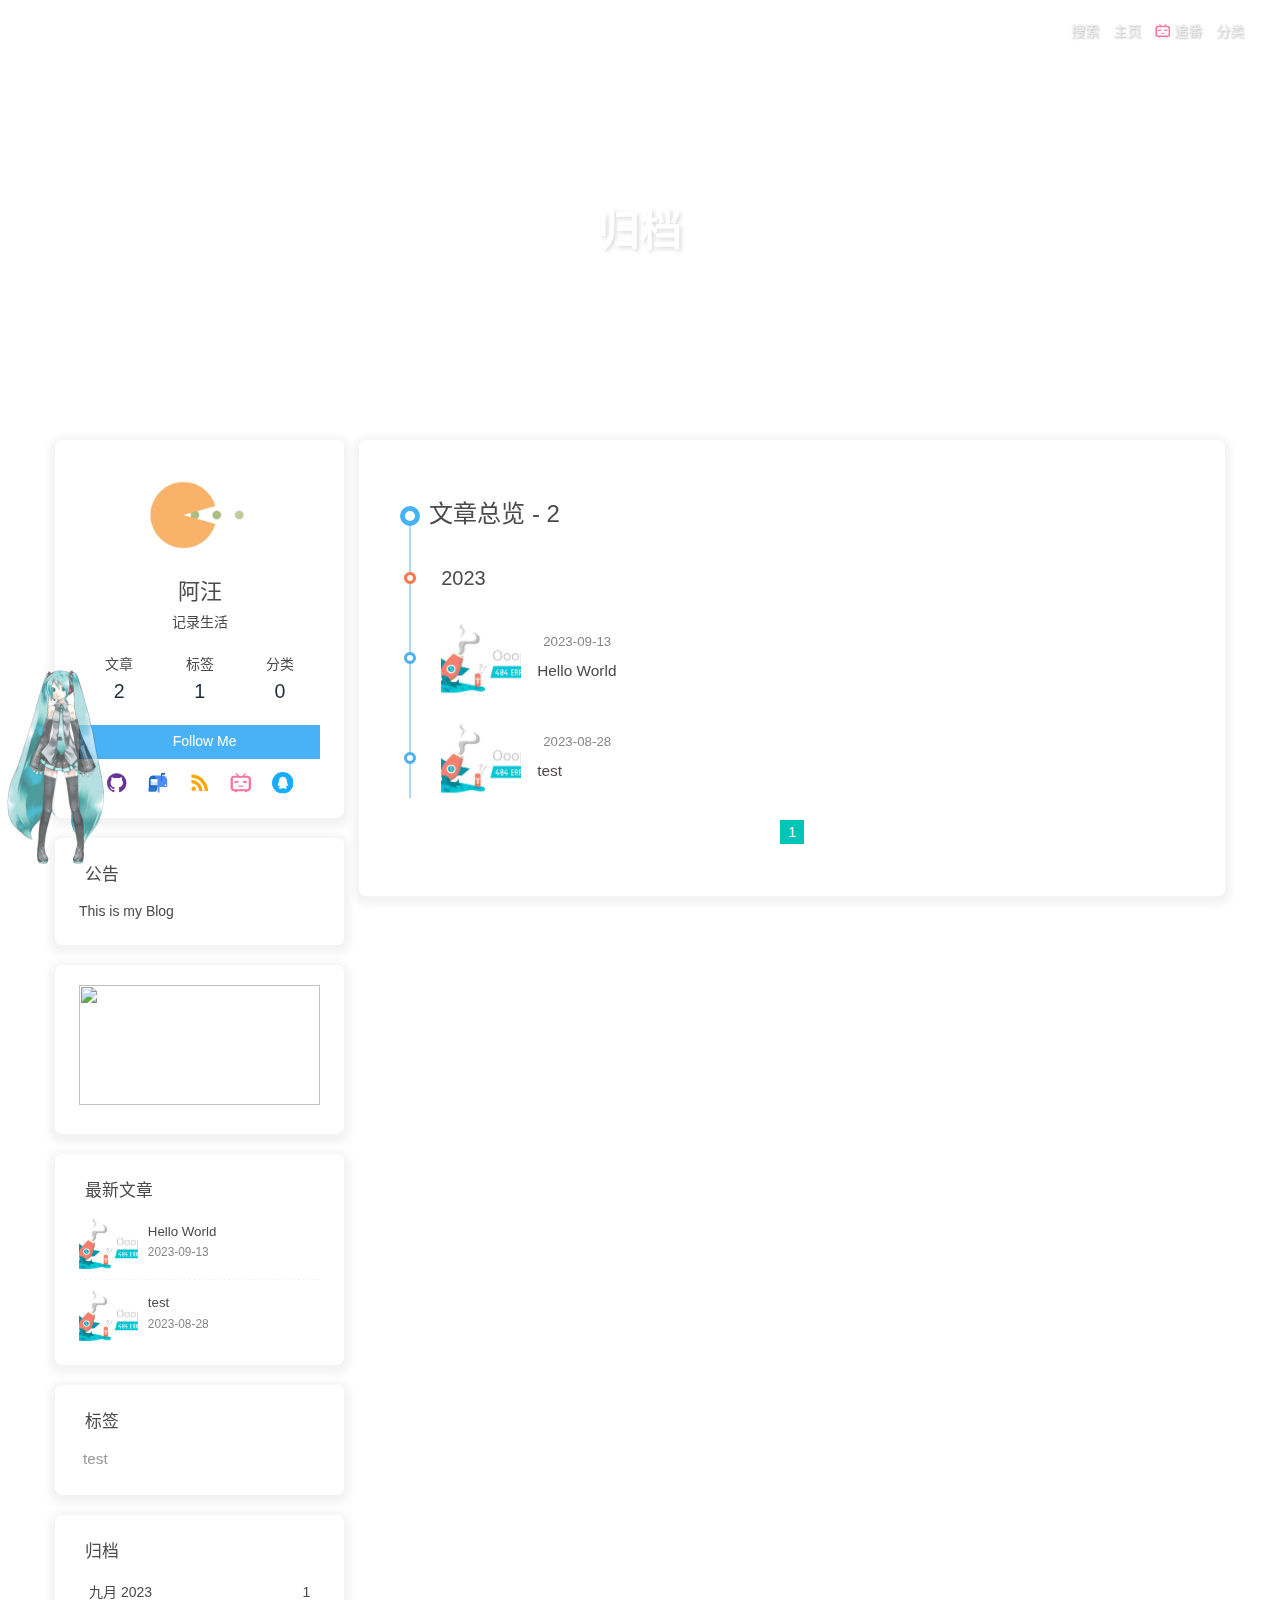
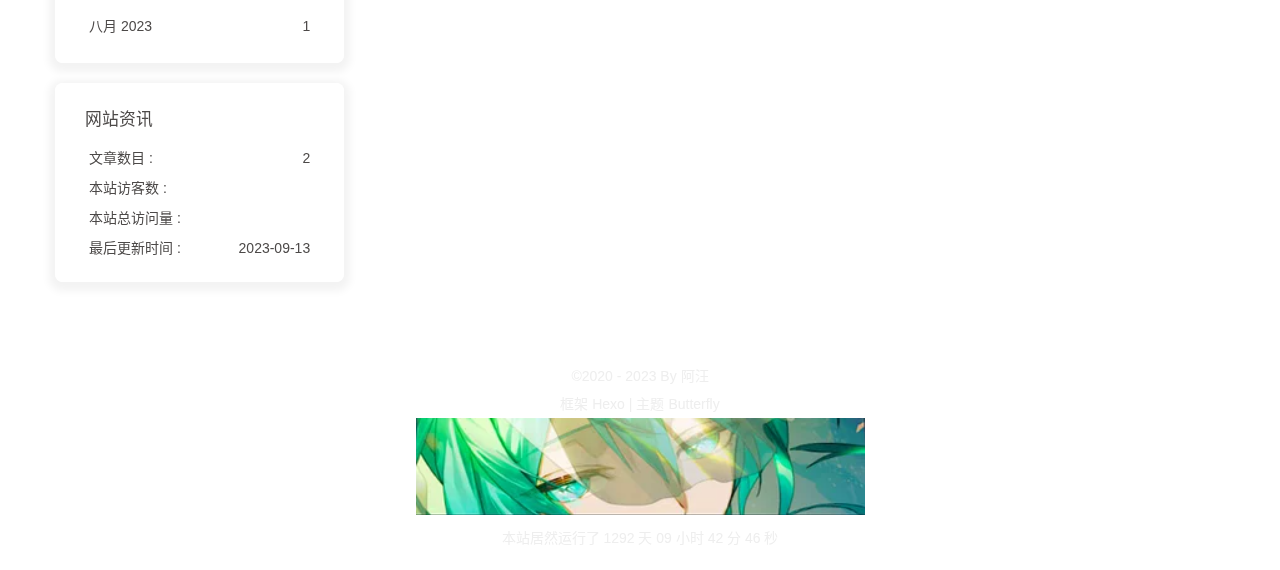
==== commit ed19ad4c: "分类页 Updated By Github Actions" ====
--- a/archives/index.html
+++ b/archives/index.html
@@ -39,7 +39,7 @@
     rightside: false,
   },
   autoDarkmode: false
-}</script><script id="config-diff">var GLOBAL_CONFIG_SITE={title:"归档",isPost:!1,isHome:!1,isHighlightShrink:!1,isToc:!1,postUpdate:"2023-09-13 08:27:36"}</script><noscript><style>#nav{opacity:1}.justified-gallery img{opacity:1}#post-meta time,#recent-posts time{display:inline!important}</style></noscript><script>(win=>{
+}</script><script id="config-diff">var GLOBAL_CONFIG_SITE={title:"归档",isPost:!1,isHome:!1,isHighlightShrink:!1,isToc:!1,postUpdate:"2023-09-13 08:52:23"}</script><noscript><style>#nav{opacity:1}.justified-gallery img{opacity:1}#post-meta time,#recent-posts time{display:inline!important}</style></noscript><script>(win=>{
     win.saveToLocal = {
       set: function setWithExpiry(key, value, ttl) {
         if (ttl === 0) return
@@ -151,7 +151,7 @@
     document.addEventListener('pjax:send', () => { preloader.initLoading() })
     document.addEventListener('pjax:complete', () => { preloader.endLoading() })
   }
-})()</script><div id="web_bg"></div><div id="sidebar"><div id="menu-mask"></div><div id="sidebar-menus"><div class="avatar-img is-center"><img src="https://s2.loli.net/2023/09/13/KkvntgP3zyu6mh7.png" onerror='onerror=null,src="/img/friend_404.gif"' alt="avatar"></div><div class="sidebar-site-data site-data is-center"><a href="/archives/"><div class="headline">文章</div><div class="length-num">2</div></a><a href="/tags/"><div class="headline">标签</div><div class="length-num">1</div></a><a href="/categories/"><div class="headline">分类</div><div class="length-num">0</div></a></div><hr class="custom-hr"><div class="menus_items"><div class="menus_item"><a class="site-page faa-parent animated-hover" href="/"><i class="fa-fw fas fa-home faa-tada"></i> <span>主页</span></a></div><div class="menus_item"><a class="site-page faa-parent animated-hover" href="/bangumis"><svg class="icon faa-tada" aria-hidden="true"><use xlink:href="#icon-bilibili"></use></svg> <span>追番</span></a></div><div class="menus_item"><a class="site-page faa-parent animated-hover" href="/comments/"><i class="fa-fw fas fa-envelope faa-tada"></i> <span>留言板</span></a></div><div class="menus_item"><a class="site-page faa-parent animated-hover" href="/music/"><i class="fa-fw fas fa-music faa-tada"></i> <span>音乐馆</span></a></div><div class="menus_item"><a class="site-page faa-parent animated-hover" href="/categories/"><i class="fa-fw fas fa-folder-open faa-tada"></i> <span>分类</span></a></div></div></div></div><div class="page" id="body-wrap"><header class="not-home-page" id="page-header"><nav id="nav"><span id="blog-info"><a href="/" title="阿汪的blog"></a></span><div id="menus"><div id="search-button"><a class="site-page social-icon search" href="javascript:void(0);"><i class="fas fa-search fa-fw"></i> <span>搜索</span></a></div><div class="menus_items"><div class="menus_item"><a class="site-page faa-parent animated-hover" href="/"><i class="fa-fw fas fa-home faa-tada"></i> <span>主页</span></a></div><div class="menus_item"><a class="site-page faa-parent animated-hover" href="/bangumis"><svg class="icon faa-tada" aria-hidden="true"><use xlink:href="#icon-bilibili"></use></svg> <span>追番</span></a></div><div class="menus_item"><a class="site-page faa-parent animated-hover" href="/comments/"><i class="fa-fw fas fa-envelope faa-tada"></i> <span>留言板</span></a></div><div class="menus_item"><a class="site-page faa-parent animated-hover" href="/music/"><i class="fa-fw fas fa-music faa-tada"></i> <span>音乐馆</span></a></div><div class="menus_item"><a class="site-page faa-parent animated-hover" href="/categories/"><i class="fa-fw fas fa-folder-open faa-tada"></i> <span>分类</span></a></div></div><div id="toggle-menu"><a class="site-page" href="javascript:void(0);"><i class="fas fa-bars fa-fw"></i></a></div></div></nav><div id="page-site-info"><h1 id="site-title">归档</h1></div></header><main class="layout" id="content-inner"><div id="archive"><div class="article-sort-title">文章总览 - 2</div><div class="article-sort"><div class="article-sort-item year">2023</div><div class="article-sort-item"><a class="article-sort-item-img" href="/posts/4a17b156.html" title="Hello World"><img src="https://i.loli.net/2020/05/01/gkihqEjXxJ5UZ1C.jpg" alt="Hello World" onerror='this.onerror=null,this.src="/img/404.jpg"'></a><div class="article-sort-item-info"><div class="article-sort-item-time"><i class="far fa-calendar-alt"></i><time class="post-meta-date-created" datetime="2023-09-13T08:27:17.844Z" title="发表于 2023-09-13 08:27:17">2023-09-13</time></div><a class="article-sort-item-title" href="/posts/4a17b156.html" title="Hello World">Hello World</a></div></div><div class="article-sort-item"><a class="article-sort-item-img" href="/posts/d87f7e0c.html" title="test"><img src="https://i.loli.net/2020/05/01/gkihqEjXxJ5UZ1C.jpg" alt="test" onerror='this.onerror=null,this.src="/img/404.jpg"'></a><div class="article-sort-item-info"><div class="article-sort-item-time"><i class="far fa-calendar-alt"></i><time class="post-meta-date-created" datetime="2023-08-28T15:39:03.000Z" title="发表于 2023-08-28 15:39:03">2023-08-28</time></div><a class="article-sort-item-title" href="/posts/d87f7e0c.html" title="test">test</a></div></div></div><nav id="pagination"><div class="pagination"><span class="page-number current">1</span></div></nav></div><div class="aside-content" id="aside-content"><div class="card-widget card-info"><div class="is-center"><div class="avatar-img"><img src="https://s2.loli.net/2023/09/13/KkvntgP3zyu6mh7.png" onerror='this.onerror=null,this.src="/img/friend_404.gif"' alt="avatar"></div><div class="author-info__name">阿汪</div><div class="author-info__description">记录生活</div></div><div class="card-info-data site-data is-center"><a href="/archives/"><div class="headline">文章</div><div class="length-num">2</div></a><a href="/tags/"><div class="headline">标签</div><div class="length-num">1</div></a><a href="/categories/"><div class="headline">分类</div><div class="length-num">0</div></a></div><a id="card-info-btn" target="_blank" rel="noopener" href="https://github.com"><i class="fab fa-github"></i><span>Follow Me</span></a><div class="card-info-social-icons is-center"><a class="social-icon faa-parent animated-hover" href="https://github.com/anzhiyu-c" target="_blank" title="Github"><svg class="icon faa-tada" aria-hidden="true"><use xlink:href="#icon-gitHub"></use></svg></a><a class="social-icon faa-parent animated-hover" href="https://mail.qq.com/cgi-bin/qm_share?t=qm_mailme&amp;email=2268025923@qq.com" target="_blank" title="Email"><svg class="icon faa-tada" aria-hidden="true"><use xlink:href="#icon-youxiang"></use></svg></a><a class="social-icon faa-parent animated-hover" href="/atom.xml" target="_blank" title="RSS"><svg class="icon faa-tada" aria-hidden="true"><use xlink:href="#icon-rss"></use></svg></a><a class="social-icon faa-parent animated-hover" href="https://space.bilibili.com/372204786" target="_blank" title="BiliBili"><svg class="icon faa-tada" aria-hidden="true"><use xlink:href="#icon-bilibili"></use></svg></a><a class="social-icon faa-parent animated-hover" href="tencent://Message/?Uin=2268025923&amp;amp;websiteName=local.edu.com:8888=&amp;amp;Menu=yes" target="_blank" title="QQ"><svg class="icon faa-tada" aria-hidden="true"><use xlink:href="#icon-QQ1"></use></svg></a></div></div><div class="card-widget card-announcement"><div class="item-headline"><i class="fas fa-bullhorn fa-shake"></i><span>公告</span></div><div class="announcement_content">This is my Blog</div></div><div class="sticky_layout"><div class="card-widget card-recent-post"><div class="item-headline"><i class="fas fa-history"></i><span>最新文章</span></div><div class="aside-list"><div class="aside-list-item"><a class="thumbnail" href="/posts/4a17b156.html" title="Hello World"><img src="https://i.loli.net/2020/05/01/gkihqEjXxJ5UZ1C.jpg" onerror='this.onerror=null,this.src="/img/404.jpg"' alt="Hello World"></a><div class="content"><a class="title" href="/posts/4a17b156.html" title="Hello World">Hello World</a><time datetime="2023-09-13T08:27:17.844Z" title="发表于 2023-09-13 08:27:17">2023-09-13</time></div></div><div class="aside-list-item"><a class="thumbnail" href="/posts/d87f7e0c.html" title="test"><img src="https://i.loli.net/2020/05/01/gkihqEjXxJ5UZ1C.jpg" onerror='this.onerror=null,this.src="/img/404.jpg"' alt="test"></a><div class="content"><a class="title" href="/posts/d87f7e0c.html" title="test">test</a><time datetime="2023-08-28T15:39:03.000Z" title="发表于 2023-08-28 15:39:03">2023-08-28</time></div></div></div></div><div class="card-widget card-tags"><div class="item-headline"><i class="fas fa-tags"></i><span>标签</span></div><div class="card-tag-cloud"><a href="/tags/test/" style="font-size:1.1em;color:#999">test</a></div></div><div class="card-widget card-archives"><div class="item-headline"><i class="fas fa-archive"></i><span>归档</span></div><ul class="card-archive-list"><li class="card-archive-list-item"><a class="card-archive-list-link" href="/archives/2023/09/"><span class="card-archive-list-date">九月 2023</span><span class="card-archive-list-count">1</span></a></li><li class="card-archive-list-item"><a class="card-archive-list-link" href="/archives/2023/08/"><span class="card-archive-list-date">八月 2023</span><span class="card-archive-list-count">1</span></a></li></ul></div><div class="card-widget card-webinfo"><div class="item-headline"><i class="fas fa-chart-line"></i><span>网站资讯</span></div><div class="webinfo"><div class="webinfo-item"><div class="item-name">文章数目 :</div><div class="item-count">2</div></div><div class="webinfo-item"><div class="item-name">本站访客数 :</div><div class="item-count" id="busuanzi_value_site_uv"><i class="fa-solid fa-spinner fa-spin"></i></div></div><div class="webinfo-item"><div class="item-name">本站总访问量 :</div><div class="item-count" id="busuanzi_value_site_pv"><i class="fa-solid fa-spinner fa-spin"></i></div></div><div class="webinfo-item"><div class="item-name">最后更新时间 :</div><div class="item-count" id="last-push-date" data-lastpushdate="2023-09-13T08:27:36.171Z"><i class="fa-solid fa-spinner fa-spin"></i></div></div></div></div></div></div></main><footer id="footer"><div id="footer-wrap"><div class="copyright">&copy;2020 - 2023 By 阿汪</div><div class="framework-info"><span>框架</span> <a target="_blank" rel="noopener" href="https://hexo.io">Hexo</a><span class="footer-separator">|</span><span>主题</span> <a target="_blank" rel="noopener" href="https://github.com/jerryc127/hexo-theme-butterfly">Butterfly</a></div></div></footer></div><div id="rightside"><div id="rightside-config-hide"><button id="translateLink" type="button" title="简繁转换">繁</button><button id="darkmode" type="button" title="浅色和深色模式转换"><i class="fas fa-adjust"></i></button><button id="hide-aside-btn" type="button" title="单栏和双栏切换"><i class="fas fa-arrows-alt-h"></i></button></div><div id="rightside-config-show"><button id="rightside_config" type="button" title="设置"><i class="fas fa-cog fa-spin"></i></button><button id="go-up" type="button" title="回到顶部"><span class="scroll-percent"></span><i class="fas fa-arrow-up"></i></button></div></div><div class="js-pjax" id="rightMenu"><div class="rightMenu-group rightMenu-small"><a class="rightMenu-item" href="javascript:window.history.back();"><i class="fa fa-arrow-left"></i></a><a class="rightMenu-item" href="javascript:window.history.forward();"><i class="fa fa-arrow-right"></i></a><a class="rightMenu-item" href="javascript:window.location.reload();"><i class="fa fa-refresh"></i></a><a class="rightMenu-item" href="javascript:rmf.scrollToTop();"><i class="fa fa-arrow-up"></i></a></div><div class="rightMenu-group rightMenu-line hide" id="menu-text"><a class="rightMenu-item" href="javascript:rmf.copySelect();"><i class="fa fa-copy"></i><span>复制</span></a><a class="rightMenu-item" href="javascript:window.open(&quot;https://www.baidu.com/s?wd=&quot;+window.getSelection().toString());window.location.reload();"><i class="iconfont icon-baidu"></i><span>百度搜索</span></a><a class="rightMenu-item" href="javascript:rmf.searchinThisPage();"><i class="fas fa-search"></i><span>站内搜索</span></a></div><div class="rightMenu-group rightMenu-line hide" id="menu-too"><a class="rightMenu-item" href="javascript:window.open(window.getSelection().toString());window.location.reload();"><i class="fa fa-link"></i><span>转到链接</span></a></div><div class="rightMenu-group rightMenu-line hide" id="menu-paste"><a class="rightMenu-item" href="javascript:rmf.paste()"><i class="fa fa-copy"></i><span>粘贴</span></a><a class="rightMenu-item" href="javascript:rmf.copyWordsLink()"><i class="fa fa-link"></i><span>复制本文地址</span></a></div><div class="rightMenu-group rightMenu-line hide" id="menu-to"><a class="rightMenu-item" href="javascript:rmf.openWithNewTab()"><i class="fa fa-window-restore"></i><span>新窗口打开</span></a><a class="rightMenu-item" id="menu-too" href="javascript:rmf.open()"><i class="fa fa-link"></i><span>转到链接</span></a><a class="rightMenu-item" href="javascript:rmf.copyLink()"><i class="fa fa-copy"></i><span>复制链接</span></a></div><div class="rightMenu-group rightMenu-line hide" id="menu-img"><a class="rightMenu-item" href="javascript:rmf.saveAs()"><i class="fa fa-download"></i><span>保存图片</span></a><a class="rightMenu-item" href="javascript:rmf.openWithNewTab()"><i class="fa fa-window-restore"></i><span>在新窗口打开</span></a><a class="rightMenu-item" href="javascript:rmf.click()"><i class="fa fa-arrows-alt"></i><span>全屏显示</span></a><a class="rightMenu-item" href="javascript:rmf.copyLink()"><i class="fa fa-copy"></i><span>复制图片链接</span></a></div><div class="rightMenu-group rightMenu-line"><a class="rightMenu-item" href="javascript:rmf.switchDarkMode();"><i class="fa fa-moon"></i><span>昼夜切换</span></a><a class="rightMenu-item" href="javascript:rmf.switchReadMode();"><i class="fa fa-book"></i><span>阅读模式</span></a><a class="rightMenu-item" href="javascript:fullScreen();"><i class="fas fa-expand"></i><span>进入全屏</span></a></div></div><div><script src="/js/utils.js"></script><script src="/js/main.js"></script><script src="/js/tw_cn.js"></script><script src="https://cdn.jsdelivr.net/npm/@fancyapps/ui/dist/fancybox/fancybox.umd.min.js"></script><div class="js-pjax"></div><div class="aplayer no-destroy" data-id="5224868343" data-server="netease" data-type="playlist" data-order="list" data-fixed="true" data-preload="auto" data-autoplay="false" data-mutex="true"></div><script src="https://npm.elemecdn.com/jquery@latest/dist/jquery.min.js"></script><script src="/js/rightmenu.js"></script><script>let tianliGPT_postSelector = '\#post \#article-container';let tianliGPT_key = '5b4e289fa0dea3b35c0d';</script><script src="https://cdn1.tianli0.top/gh/zhheo/Post-Abstract-AI@0.7/tianli_gpt.js"></script><link rel="stylesheet" href="https://cdn.jsdelivr.net/npm/aplayer/dist/APlayer.min.css" media="print" onload='this.media="all"'><script src="https://cdn.jsdelivr.net/npm/aplayer/dist/APlayer.min.js"></script><script src="https://cdn.jsdelivr.net/npm/butterfly-extsrc/metingjs/dist/Meting.min.js"></script><script src="https://cdn.jsdelivr.net/npm/pjax/pjax.min.js"></script><script>let pjaxSelectors = ["head > title","#config-diff","#body-wrap","#rightside-config-hide","#rightside-config-show",".js-pjax"]
+})()</script><div id="web_bg"></div><div id="sidebar"><div id="menu-mask"></div><div id="sidebar-menus"><div class="avatar-img is-center"><img src="https://s2.loli.net/2023/09/13/KkvntgP3zyu6mh7.png" onerror='onerror=null,src="/img/friend_404.gif"' alt="avatar"></div><div class="sidebar-site-data site-data is-center"><a href="/archives/"><div class="headline">文章</div><div class="length-num">2</div></a><a href="/tags/"><div class="headline">标签</div><div class="length-num">1</div></a><a href="/categories/"><div class="headline">分类</div><div class="length-num">0</div></a></div><hr class="custom-hr"><div class="menus_items"><div class="menus_item"><a class="site-page faa-parent animated-hover" href="/"><i class="fa-fw fas fa-home faa-tada"></i> <span>主页</span></a></div><div class="menus_item"><a class="site-page faa-parent animated-hover" href="/bangumis"><svg class="icon faa-tada" aria-hidden="true"><use xlink:href="#icon-bilibili"></use></svg> <span>追番</span></a></div><div class="menus_item"><a class="site-page faa-parent animated-hover" href="/categories/"><i class="fa-fw fas fa-folder-open faa-tada"></i> <span>分类</span></a></div></div></div></div><div class="page" id="body-wrap"><header class="not-home-page" id="page-header"><nav id="nav"><span id="blog-info"><a href="/" title="阿汪的blog"></a></span><div id="menus"><div id="search-button"><a class="site-page social-icon search" href="javascript:void(0);"><i class="fas fa-search fa-fw"></i> <span>搜索</span></a></div><div class="menus_items"><div class="menus_item"><a class="site-page faa-parent animated-hover" href="/"><i class="fa-fw fas fa-home faa-tada"></i> <span>主页</span></a></div><div class="menus_item"><a class="site-page faa-parent animated-hover" href="/bangumis"><svg class="icon faa-tada" aria-hidden="true"><use xlink:href="#icon-bilibili"></use></svg> <span>追番</span></a></div><div class="menus_item"><a class="site-page faa-parent animated-hover" href="/categories/"><i class="fa-fw fas fa-folder-open faa-tada"></i> <span>分类</span></a></div></div><div id="toggle-menu"><a class="site-page" href="javascript:void(0);"><i class="fas fa-bars fa-fw"></i></a></div></div></nav><div id="page-site-info"><h1 id="site-title">归档</h1></div></header><main class="layout" id="content-inner"><div id="archive"><div class="article-sort-title">文章总览 - 2</div><div class="article-sort"><div class="article-sort-item year">2023</div><div class="article-sort-item"><a class="article-sort-item-img" href="/posts/4a17b156.html" title="Hello World"><img src="https://i.loli.net/2020/05/01/gkihqEjXxJ5UZ1C.jpg" alt="Hello World" onerror='this.onerror=null,this.src="/img/404.jpg"'></a><div class="article-sort-item-info"><div class="article-sort-item-time"><i class="far fa-calendar-alt"></i><time class="post-meta-date-created" datetime="2023-09-13T08:52:05.931Z" title="发表于 2023-09-13 08:52:05">2023-09-13</time></div><a class="article-sort-item-title" href="/posts/4a17b156.html" title="Hello World">Hello World</a></div></div><div class="article-sort-item"><a class="article-sort-item-img" href="/posts/d87f7e0c.html" title="test"><img src="https://i.loli.net/2020/05/01/gkihqEjXxJ5UZ1C.jpg" alt="test" onerror='this.onerror=null,this.src="/img/404.jpg"'></a><div class="article-sort-item-info"><div class="article-sort-item-time"><i class="far fa-calendar-alt"></i><time class="post-meta-date-created" datetime="2023-08-28T15:39:03.000Z" title="发表于 2023-08-28 15:39:03">2023-08-28</time></div><a class="article-sort-item-title" href="/posts/d87f7e0c.html" title="test">test</a></div></div></div><nav id="pagination"><div class="pagination"><span class="page-number current">1</span></div></nav></div><div class="aside-content" id="aside-content"><div class="card-widget card-info"><div class="is-center"><div class="avatar-img"><img src="https://s2.loli.net/2023/09/13/KkvntgP3zyu6mh7.png" onerror='this.onerror=null,this.src="/img/friend_404.gif"' alt="avatar"></div><div class="author-info__name">阿汪</div><div class="author-info__description">记录生活</div></div><div class="card-info-data site-data is-center"><a href="/archives/"><div class="headline">文章</div><div class="length-num">2</div></a><a href="/tags/"><div class="headline">标签</div><div class="length-num">1</div></a><a href="/categories/"><div class="headline">分类</div><div class="length-num">0</div></a></div><a id="card-info-btn" target="_blank" rel="noopener" href="https://github.com"><i class="fab fa-github"></i><span>Follow Me</span></a><div class="card-info-social-icons is-center"><a class="social-icon faa-parent animated-hover" href="https://github.com/anzhiyu-c" target="_blank" title="Github"><svg class="icon faa-tada" aria-hidden="true"><use xlink:href="#icon-gitHub"></use></svg></a><a class="social-icon faa-parent animated-hover" href="https://mail.qq.com/cgi-bin/qm_share?t=qm_mailme&amp;email=2268025923@qq.com" target="_blank" title="Email"><svg class="icon faa-tada" aria-hidden="true"><use xlink:href="#icon-youxiang"></use></svg></a><a class="social-icon faa-parent animated-hover" href="/atom.xml" target="_blank" title="RSS"><svg class="icon faa-tada" aria-hidden="true"><use xlink:href="#icon-rss"></use></svg></a><a class="social-icon faa-parent animated-hover" href="https://space.bilibili.com/372204786" target="_blank" title="BiliBili"><svg class="icon faa-tada" aria-hidden="true"><use xlink:href="#icon-bilibili"></use></svg></a><a class="social-icon faa-parent animated-hover" href="tencent://Message/?Uin=2268025923&amp;amp;websiteName=local.edu.com:8888=&amp;amp;Menu=yes" target="_blank" title="QQ"><svg class="icon faa-tada" aria-hidden="true"><use xlink:href="#icon-QQ1"></use></svg></a></div></div><div class="card-widget card-announcement"><div class="item-headline"><i class="fas fa-bullhorn fa-shake"></i><span>公告</span></div><div class="announcement_content">This is my Blog</div></div><div class="sticky_layout"><div class="card-widget card-recent-post"><div class="item-headline"><i class="fas fa-history"></i><span>最新文章</span></div><div class="aside-list"><div class="aside-list-item"><a class="thumbnail" href="/posts/4a17b156.html" title="Hello World"><img src="https://i.loli.net/2020/05/01/gkihqEjXxJ5UZ1C.jpg" onerror='this.onerror=null,this.src="/img/404.jpg"' alt="Hello World"></a><div class="content"><a class="title" href="/posts/4a17b156.html" title="Hello World">Hello World</a><time datetime="2023-09-13T08:52:05.931Z" title="发表于 2023-09-13 08:52:05">2023-09-13</time></div></div><div class="aside-list-item"><a class="thumbnail" href="/posts/d87f7e0c.html" title="test"><img src="https://i.loli.net/2020/05/01/gkihqEjXxJ5UZ1C.jpg" onerror='this.onerror=null,this.src="/img/404.jpg"' alt="test"></a><div class="content"><a class="title" href="/posts/d87f7e0c.html" title="test">test</a><time datetime="2023-08-28T15:39:03.000Z" title="发表于 2023-08-28 15:39:03">2023-08-28</time></div></div></div></div><div class="card-widget card-tags"><div class="item-headline"><i class="fas fa-tags"></i><span>标签</span></div><div class="card-tag-cloud"><a href="/tags/test/" style="font-size:1.1em;color:#999">test</a></div></div><div class="card-widget card-archives"><div class="item-headline"><i class="fas fa-archive"></i><span>归档</span></div><ul class="card-archive-list"><li class="card-archive-list-item"><a class="card-archive-list-link" href="/archives/2023/09/"><span class="card-archive-list-date">九月 2023</span><span class="card-archive-list-count">1</span></a></li><li class="card-archive-list-item"><a class="card-archive-list-link" href="/archives/2023/08/"><span class="card-archive-list-date">八月 2023</span><span class="card-archive-list-count">1</span></a></li></ul></div><div class="card-widget card-webinfo"><div class="item-headline"><i class="fas fa-chart-line"></i><span>网站资讯</span></div><div class="webinfo"><div class="webinfo-item"><div class="item-name">文章数目 :</div><div class="item-count">2</div></div><div class="webinfo-item"><div class="item-name">本站访客数 :</div><div class="item-count" id="busuanzi_value_site_uv"><i class="fa-solid fa-spinner fa-spin"></i></div></div><div class="webinfo-item"><div class="item-name">本站总访问量 :</div><div class="item-count" id="busuanzi_value_site_pv"><i class="fa-solid fa-spinner fa-spin"></i></div></div><div class="webinfo-item"><div class="item-name">最后更新时间 :</div><div class="item-count" id="last-push-date" data-lastpushdate="2023-09-13T08:52:23.427Z"><i class="fa-solid fa-spinner fa-spin"></i></div></div></div></div></div></div></main><footer id="footer"><div id="footer-wrap"><div class="copyright">&copy;2020 - 2023 By 阿汪</div><div class="framework-info"><span>框架</span> <a target="_blank" rel="noopener" href="https://hexo.io">Hexo</a><span class="footer-separator">|</span><span>主题</span> <a target="_blank" rel="noopener" href="https://github.com/jerryc127/hexo-theme-butterfly">Butterfly</a></div></div></footer></div><div id="rightside"><div id="rightside-config-hide"><button id="translateLink" type="button" title="简繁转换">繁</button><button id="darkmode" type="button" title="浅色和深色模式转换"><i class="fas fa-adjust"></i></button><button id="hide-aside-btn" type="button" title="单栏和双栏切换"><i class="fas fa-arrows-alt-h"></i></button></div><div id="rightside-config-show"><button id="rightside_config" type="button" title="设置"><i class="fas fa-cog fa-spin"></i></button><button id="go-up" type="button" title="回到顶部"><span class="scroll-percent"></span><i class="fas fa-arrow-up"></i></button></div></div><div class="js-pjax" id="rightMenu"><div class="rightMenu-group rightMenu-small"><a class="rightMenu-item" href="javascript:window.history.back();"><i class="fa fa-arrow-left"></i></a><a class="rightMenu-item" href="javascript:window.history.forward();"><i class="fa fa-arrow-right"></i></a><a class="rightMenu-item" href="javascript:window.location.reload();"><i class="fa fa-refresh"></i></a><a class="rightMenu-item" href="javascript:rmf.scrollToTop();"><i class="fa fa-arrow-up"></i></a></div><div class="rightMenu-group rightMenu-line hide" id="menu-text"><a class="rightMenu-item" href="javascript:rmf.copySelect();"><i class="fa fa-copy"></i><span>复制</span></a><a class="rightMenu-item" href="javascript:window.open(&quot;https://www.baidu.com/s?wd=&quot;+window.getSelection().toString());window.location.reload();"><i class="iconfont icon-baidu"></i><span>百度搜索</span></a><a class="rightMenu-item" href="javascript:rmf.searchinThisPage();"><i class="fas fa-search"></i><span>站内搜索</span></a></div><div class="rightMenu-group rightMenu-line hide" id="menu-too"><a class="rightMenu-item" href="javascript:window.open(window.getSelection().toString());window.location.reload();"><i class="fa fa-link"></i><span>转到链接</span></a></div><div class="rightMenu-group rightMenu-line hide" id="menu-paste"><a class="rightMenu-item" href="javascript:rmf.paste()"><i class="fa fa-copy"></i><span>粘贴</span></a><a class="rightMenu-item" href="javascript:rmf.copyWordsLink()"><i class="fa fa-link"></i><span>复制本文地址</span></a></div><div class="rightMenu-group rightMenu-line hide" id="menu-to"><a class="rightMenu-item" href="javascript:rmf.openWithNewTab()"><i class="fa fa-window-restore"></i><span>新窗口打开</span></a><a class="rightMenu-item" id="menu-too" href="javascript:rmf.open()"><i class="fa fa-link"></i><span>转到链接</span></a><a class="rightMenu-item" href="javascript:rmf.copyLink()"><i class="fa fa-copy"></i><span>复制链接</span></a></div><div class="rightMenu-group rightMenu-line hide" id="menu-img"><a class="rightMenu-item" href="javascript:rmf.saveAs()"><i class="fa fa-download"></i><span>保存图片</span></a><a class="rightMenu-item" href="javascript:rmf.openWithNewTab()"><i class="fa fa-window-restore"></i><span>在新窗口打开</span></a><a class="rightMenu-item" href="javascript:rmf.click()"><i class="fa fa-arrows-alt"></i><span>全屏显示</span></a><a class="rightMenu-item" href="javascript:rmf.copyLink()"><i class="fa fa-copy"></i><span>复制图片链接</span></a></div><div class="rightMenu-group rightMenu-line"><a class="rightMenu-item" href="javascript:rmf.switchDarkMode();"><i class="fa fa-moon"></i><span>昼夜切换</span></a><a class="rightMenu-item" href="javascript:rmf.switchReadMode();"><i class="fa fa-book"></i><span>阅读模式</span></a><a class="rightMenu-item" href="javascript:fullScreen();"><i class="fas fa-expand"></i><span>进入全屏</span></a></div></div><div><script src="/js/utils.js"></script><script src="/js/main.js"></script><script src="/js/tw_cn.js"></script><script src="https://cdn.jsdelivr.net/npm/@fancyapps/ui/dist/fancybox/fancybox.umd.min.js"></script><div class="js-pjax"></div><div class="aplayer no-destroy" data-id="5224868343" data-server="netease" data-type="playlist" data-order="list" data-fixed="true" data-preload="auto" data-autoplay="false" data-mutex="true"></div><script src="https://npm.elemecdn.com/jquery@latest/dist/jquery.min.js"></script><script src="/js/rightmenu.js"></script><script>let tianliGPT_postSelector = '\#post \#article-container';let tianliGPT_key = '5b4e289fa0dea3b35c0d';</script><script src="https://cdn1.tianli0.top/gh/zhheo/Post-Abstract-AI@0.7/tianli_gpt.js"></script><link rel="stylesheet" href="https://cdn.jsdelivr.net/npm/aplayer/dist/APlayer.min.css" media="print" onload='this.media="all"'><script src="https://cdn.jsdelivr.net/npm/aplayer/dist/APlayer.min.js"></script><script src="https://cdn.jsdelivr.net/npm/butterfly-extsrc/metingjs/dist/Meting.min.js"></script><script src="https://cdn.jsdelivr.net/npm/pjax/pjax.min.js"></script><script>let pjaxSelectors = ["head > title","#config-diff","#body-wrap","#rightside-config-hide","#rightside-config-show",".js-pjax"]
 
 var pjax = new Pjax({
   elements: 'a:not([target="_blank"])',
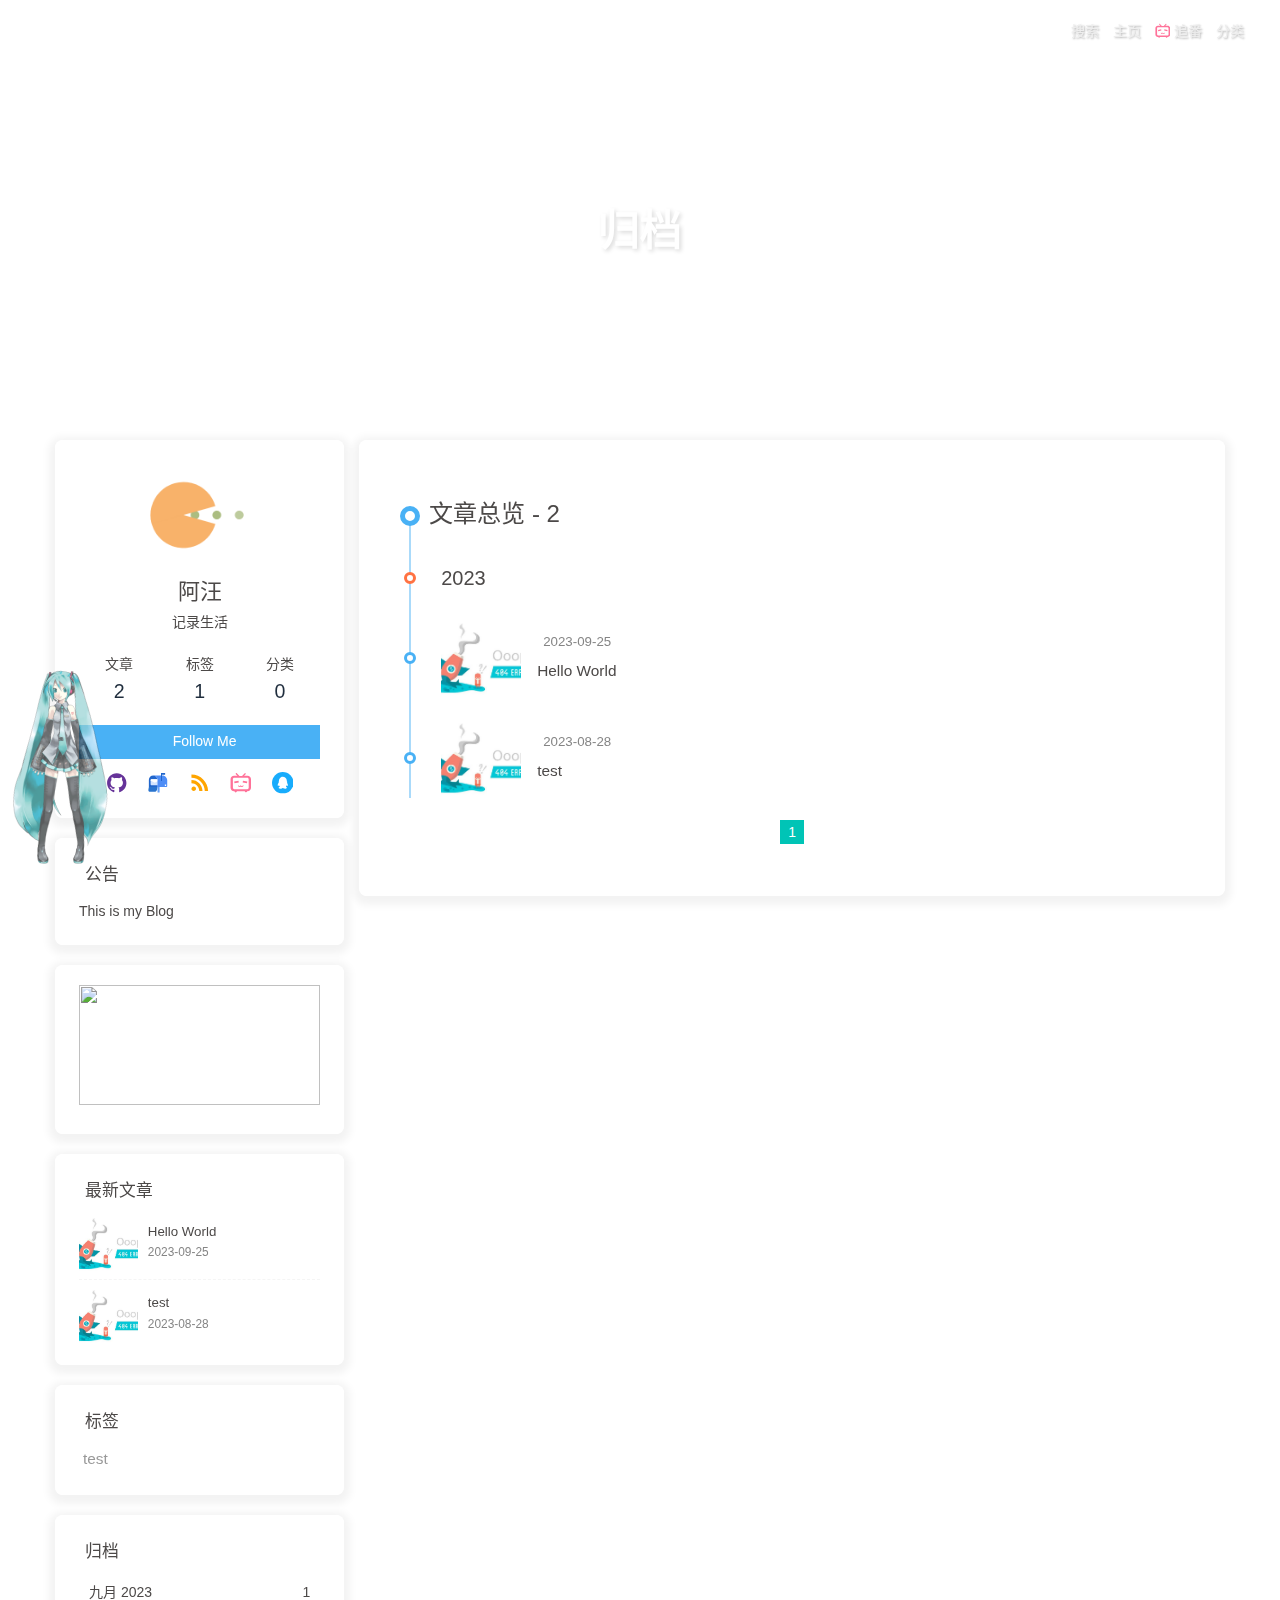
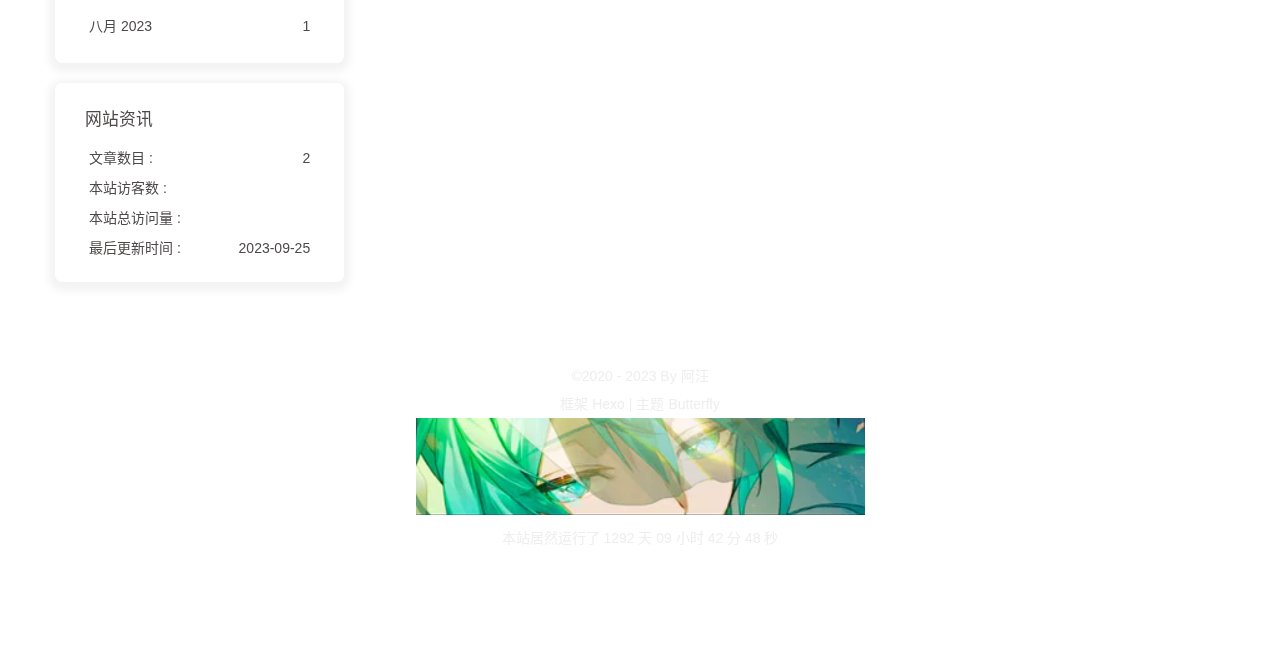
==== commit bf893fd1: "分类页 Updated By Github Actions" ====
--- a/archives/index.html
+++ b/archives/index.html
@@ -39,7 +39,7 @@
     rightside: false,
   },
   autoDarkmode: false
-}</script><script id="config-diff">var GLOBAL_CONFIG_SITE={title:"归档",isPost:!1,isHome:!1,isHighlightShrink:!1,isToc:!1,postUpdate:"2023-09-13 08:52:23"}</script><noscript><style>#nav{opacity:1}.justified-gallery img{opacity:1}#post-meta time,#recent-posts time{display:inline!important}</style></noscript><script>(win=>{
+}</script><script id="config-diff">var GLOBAL_CONFIG_SITE={title:"归档",isPost:!1,isHome:!1,isHighlightShrink:!1,isToc:!1,postUpdate:"2023-09-25 06:04:04"}</script><noscript><style>#nav{opacity:1}.justified-gallery img{opacity:1}#post-meta time,#recent-posts time{display:inline!important}</style></noscript><script>(win=>{
     win.saveToLocal = {
       set: function setWithExpiry(key, value, ttl) {
         if (ttl === 0) return
@@ -151,7 +151,7 @@
     document.addEventListener('pjax:send', () => { preloader.initLoading() })
     document.addEventListener('pjax:complete', () => { preloader.endLoading() })
   }
-})()</script><div id="web_bg"></div><div id="sidebar"><div id="menu-mask"></div><div id="sidebar-menus"><div class="avatar-img is-center"><img src="https://s2.loli.net/2023/09/13/KkvntgP3zyu6mh7.png" onerror='onerror=null,src="/img/friend_404.gif"' alt="avatar"></div><div class="sidebar-site-data site-data is-center"><a href="/archives/"><div class="headline">文章</div><div class="length-num">2</div></a><a href="/tags/"><div class="headline">标签</div><div class="length-num">1</div></a><a href="/categories/"><div class="headline">分类</div><div class="length-num">0</div></a></div><hr class="custom-hr"><div class="menus_items"><div class="menus_item"><a class="site-page faa-parent animated-hover" href="/"><i class="fa-fw fas fa-home faa-tada"></i> <span>主页</span></a></div><div class="menus_item"><a class="site-page faa-parent animated-hover" href="/bangumis"><svg class="icon faa-tada" aria-hidden="true"><use xlink:href="#icon-bilibili"></use></svg> <span>追番</span></a></div><div class="menus_item"><a class="site-page faa-parent animated-hover" href="/categories/"><i class="fa-fw fas fa-folder-open faa-tada"></i> <span>分类</span></a></div></div></div></div><div class="page" id="body-wrap"><header class="not-home-page" id="page-header"><nav id="nav"><span id="blog-info"><a href="/" title="阿汪的blog"></a></span><div id="menus"><div id="search-button"><a class="site-page social-icon search" href="javascript:void(0);"><i class="fas fa-search fa-fw"></i> <span>搜索</span></a></div><div class="menus_items"><div class="menus_item"><a class="site-page faa-parent animated-hover" href="/"><i class="fa-fw fas fa-home faa-tada"></i> <span>主页</span></a></div><div class="menus_item"><a class="site-page faa-parent animated-hover" href="/bangumis"><svg class="icon faa-tada" aria-hidden="true"><use xlink:href="#icon-bilibili"></use></svg> <span>追番</span></a></div><div class="menus_item"><a class="site-page faa-parent animated-hover" href="/categories/"><i class="fa-fw fas fa-folder-open faa-tada"></i> <span>分类</span></a></div></div><div id="toggle-menu"><a class="site-page" href="javascript:void(0);"><i class="fas fa-bars fa-fw"></i></a></div></div></nav><div id="page-site-info"><h1 id="site-title">归档</h1></div></header><main class="layout" id="content-inner"><div id="archive"><div class="article-sort-title">文章总览 - 2</div><div class="article-sort"><div class="article-sort-item year">2023</div><div class="article-sort-item"><a class="article-sort-item-img" href="/posts/4a17b156.html" title="Hello World"><img src="https://i.loli.net/2020/05/01/gkihqEjXxJ5UZ1C.jpg" alt="Hello World" onerror='this.onerror=null,this.src="/img/404.jpg"'></a><div class="article-sort-item-info"><div class="article-sort-item-time"><i class="far fa-calendar-alt"></i><time class="post-meta-date-created" datetime="2023-09-13T08:52:05.931Z" title="发表于 2023-09-13 08:52:05">2023-09-13</time></div><a class="article-sort-item-title" href="/posts/4a17b156.html" title="Hello World">Hello World</a></div></div><div class="article-sort-item"><a class="article-sort-item-img" href="/posts/d87f7e0c.html" title="test"><img src="https://i.loli.net/2020/05/01/gkihqEjXxJ5UZ1C.jpg" alt="test" onerror='this.onerror=null,this.src="/img/404.jpg"'></a><div class="article-sort-item-info"><div class="article-sort-item-time"><i class="far fa-calendar-alt"></i><time class="post-meta-date-created" datetime="2023-08-28T15:39:03.000Z" title="发表于 2023-08-28 15:39:03">2023-08-28</time></div><a class="article-sort-item-title" href="/posts/d87f7e0c.html" title="test">test</a></div></div></div><nav id="pagination"><div class="pagination"><span class="page-number current">1</span></div></nav></div><div class="aside-content" id="aside-content"><div class="card-widget card-info"><div class="is-center"><div class="avatar-img"><img src="https://s2.loli.net/2023/09/13/KkvntgP3zyu6mh7.png" onerror='this.onerror=null,this.src="/img/friend_404.gif"' alt="avatar"></div><div class="author-info__name">阿汪</div><div class="author-info__description">记录生活</div></div><div class="card-info-data site-data is-center"><a href="/archives/"><div class="headline">文章</div><div class="length-num">2</div></a><a href="/tags/"><div class="headline">标签</div><div class="length-num">1</div></a><a href="/categories/"><div class="headline">分类</div><div class="length-num">0</div></a></div><a id="card-info-btn" target="_blank" rel="noopener" href="https://github.com"><i class="fab fa-github"></i><span>Follow Me</span></a><div class="card-info-social-icons is-center"><a class="social-icon faa-parent animated-hover" href="https://github.com/anzhiyu-c" target="_blank" title="Github"><svg class="icon faa-tada" aria-hidden="true"><use xlink:href="#icon-gitHub"></use></svg></a><a class="social-icon faa-parent animated-hover" href="https://mail.qq.com/cgi-bin/qm_share?t=qm_mailme&amp;email=2268025923@qq.com" target="_blank" title="Email"><svg class="icon faa-tada" aria-hidden="true"><use xlink:href="#icon-youxiang"></use></svg></a><a class="social-icon faa-parent animated-hover" href="/atom.xml" target="_blank" title="RSS"><svg class="icon faa-tada" aria-hidden="true"><use xlink:href="#icon-rss"></use></svg></a><a class="social-icon faa-parent animated-hover" href="https://space.bilibili.com/372204786" target="_blank" title="BiliBili"><svg class="icon faa-tada" aria-hidden="true"><use xlink:href="#icon-bilibili"></use></svg></a><a class="social-icon faa-parent animated-hover" href="tencent://Message/?Uin=2268025923&amp;amp;websiteName=local.edu.com:8888=&amp;amp;Menu=yes" target="_blank" title="QQ"><svg class="icon faa-tada" aria-hidden="true"><use xlink:href="#icon-QQ1"></use></svg></a></div></div><div class="card-widget card-announcement"><div class="item-headline"><i class="fas fa-bullhorn fa-shake"></i><span>公告</span></div><div class="announcement_content">This is my Blog</div></div><div class="sticky_layout"><div class="card-widget card-recent-post"><div class="item-headline"><i class="fas fa-history"></i><span>最新文章</span></div><div class="aside-list"><div class="aside-list-item"><a class="thumbnail" href="/posts/4a17b156.html" title="Hello World"><img src="https://i.loli.net/2020/05/01/gkihqEjXxJ5UZ1C.jpg" onerror='this.onerror=null,this.src="/img/404.jpg"' alt="Hello World"></a><div class="content"><a class="title" href="/posts/4a17b156.html" title="Hello World">Hello World</a><time datetime="2023-09-13T08:52:05.931Z" title="发表于 2023-09-13 08:52:05">2023-09-13</time></div></div><div class="aside-list-item"><a class="thumbnail" href="/posts/d87f7e0c.html" title="test"><img src="https://i.loli.net/2020/05/01/gkihqEjXxJ5UZ1C.jpg" onerror='this.onerror=null,this.src="/img/404.jpg"' alt="test"></a><div class="content"><a class="title" href="/posts/d87f7e0c.html" title="test">test</a><time datetime="2023-08-28T15:39:03.000Z" title="发表于 2023-08-28 15:39:03">2023-08-28</time></div></div></div></div><div class="card-widget card-tags"><div class="item-headline"><i class="fas fa-tags"></i><span>标签</span></div><div class="card-tag-cloud"><a href="/tags/test/" style="font-size:1.1em;color:#999">test</a></div></div><div class="card-widget card-archives"><div class="item-headline"><i class="fas fa-archive"></i><span>归档</span></div><ul class="card-archive-list"><li class="card-archive-list-item"><a class="card-archive-list-link" href="/archives/2023/09/"><span class="card-archive-list-date">九月 2023</span><span class="card-archive-list-count">1</span></a></li><li class="card-archive-list-item"><a class="card-archive-list-link" href="/archives/2023/08/"><span class="card-archive-list-date">八月 2023</span><span class="card-archive-list-count">1</span></a></li></ul></div><div class="card-widget card-webinfo"><div class="item-headline"><i class="fas fa-chart-line"></i><span>网站资讯</span></div><div class="webinfo"><div class="webinfo-item"><div class="item-name">文章数目 :</div><div class="item-count">2</div></div><div class="webinfo-item"><div class="item-name">本站访客数 :</div><div class="item-count" id="busuanzi_value_site_uv"><i class="fa-solid fa-spinner fa-spin"></i></div></div><div class="webinfo-item"><div class="item-name">本站总访问量 :</div><div class="item-count" id="busuanzi_value_site_pv"><i class="fa-solid fa-spinner fa-spin"></i></div></div><div class="webinfo-item"><div class="item-name">最后更新时间 :</div><div class="item-count" id="last-push-date" data-lastpushdate="2023-09-13T08:52:23.427Z"><i class="fa-solid fa-spinner fa-spin"></i></div></div></div></div></div></div></main><footer id="footer"><div id="footer-wrap"><div class="copyright">&copy;2020 - 2023 By 阿汪</div><div class="framework-info"><span>框架</span> <a target="_blank" rel="noopener" href="https://hexo.io">Hexo</a><span class="footer-separator">|</span><span>主题</span> <a target="_blank" rel="noopener" href="https://github.com/jerryc127/hexo-theme-butterfly">Butterfly</a></div></div></footer></div><div id="rightside"><div id="rightside-config-hide"><button id="translateLink" type="button" title="简繁转换">繁</button><button id="darkmode" type="button" title="浅色和深色模式转换"><i class="fas fa-adjust"></i></button><button id="hide-aside-btn" type="button" title="单栏和双栏切换"><i class="fas fa-arrows-alt-h"></i></button></div><div id="rightside-config-show"><button id="rightside_config" type="button" title="设置"><i class="fas fa-cog fa-spin"></i></button><button id="go-up" type="button" title="回到顶部"><span class="scroll-percent"></span><i class="fas fa-arrow-up"></i></button></div></div><div class="js-pjax" id="rightMenu"><div class="rightMenu-group rightMenu-small"><a class="rightMenu-item" href="javascript:window.history.back();"><i class="fa fa-arrow-left"></i></a><a class="rightMenu-item" href="javascript:window.history.forward();"><i class="fa fa-arrow-right"></i></a><a class="rightMenu-item" href="javascript:window.location.reload();"><i class="fa fa-refresh"></i></a><a class="rightMenu-item" href="javascript:rmf.scrollToTop();"><i class="fa fa-arrow-up"></i></a></div><div class="rightMenu-group rightMenu-line hide" id="menu-text"><a class="rightMenu-item" href="javascript:rmf.copySelect();"><i class="fa fa-copy"></i><span>复制</span></a><a class="rightMenu-item" href="javascript:window.open(&quot;https://www.baidu.com/s?wd=&quot;+window.getSelection().toString());window.location.reload();"><i class="iconfont icon-baidu"></i><span>百度搜索</span></a><a class="rightMenu-item" href="javascript:rmf.searchinThisPage();"><i class="fas fa-search"></i><span>站内搜索</span></a></div><div class="rightMenu-group rightMenu-line hide" id="menu-too"><a class="rightMenu-item" href="javascript:window.open(window.getSelection().toString());window.location.reload();"><i class="fa fa-link"></i><span>转到链接</span></a></div><div class="rightMenu-group rightMenu-line hide" id="menu-paste"><a class="rightMenu-item" href="javascript:rmf.paste()"><i class="fa fa-copy"></i><span>粘贴</span></a><a class="rightMenu-item" href="javascript:rmf.copyWordsLink()"><i class="fa fa-link"></i><span>复制本文地址</span></a></div><div class="rightMenu-group rightMenu-line hide" id="menu-to"><a class="rightMenu-item" href="javascript:rmf.openWithNewTab()"><i class="fa fa-window-restore"></i><span>新窗口打开</span></a><a class="rightMenu-item" id="menu-too" href="javascript:rmf.open()"><i class="fa fa-link"></i><span>转到链接</span></a><a class="rightMenu-item" href="javascript:rmf.copyLink()"><i class="fa fa-copy"></i><span>复制链接</span></a></div><div class="rightMenu-group rightMenu-line hide" id="menu-img"><a class="rightMenu-item" href="javascript:rmf.saveAs()"><i class="fa fa-download"></i><span>保存图片</span></a><a class="rightMenu-item" href="javascript:rmf.openWithNewTab()"><i class="fa fa-window-restore"></i><span>在新窗口打开</span></a><a class="rightMenu-item" href="javascript:rmf.click()"><i class="fa fa-arrows-alt"></i><span>全屏显示</span></a><a class="rightMenu-item" href="javascript:rmf.copyLink()"><i class="fa fa-copy"></i><span>复制图片链接</span></a></div><div class="rightMenu-group rightMenu-line"><a class="rightMenu-item" href="javascript:rmf.switchDarkMode();"><i class="fa fa-moon"></i><span>昼夜切换</span></a><a class="rightMenu-item" href="javascript:rmf.switchReadMode();"><i class="fa fa-book"></i><span>阅读模式</span></a><a class="rightMenu-item" href="javascript:fullScreen();"><i class="fas fa-expand"></i><span>进入全屏</span></a></div></div><div><script src="/js/utils.js"></script><script src="/js/main.js"></script><script src="/js/tw_cn.js"></script><script src="https://cdn.jsdelivr.net/npm/@fancyapps/ui/dist/fancybox/fancybox.umd.min.js"></script><div class="js-pjax"></div><div class="aplayer no-destroy" data-id="5224868343" data-server="netease" data-type="playlist" data-order="list" data-fixed="true" data-preload="auto" data-autoplay="false" data-mutex="true"></div><script src="https://npm.elemecdn.com/jquery@latest/dist/jquery.min.js"></script><script src="/js/rightmenu.js"></script><script>let tianliGPT_postSelector = '\#post \#article-container';let tianliGPT_key = '5b4e289fa0dea3b35c0d';</script><script src="https://cdn1.tianli0.top/gh/zhheo/Post-Abstract-AI@0.7/tianli_gpt.js"></script><link rel="stylesheet" href="https://cdn.jsdelivr.net/npm/aplayer/dist/APlayer.min.css" media="print" onload='this.media="all"'><script src="https://cdn.jsdelivr.net/npm/aplayer/dist/APlayer.min.js"></script><script src="https://cdn.jsdelivr.net/npm/butterfly-extsrc/metingjs/dist/Meting.min.js"></script><script src="https://cdn.jsdelivr.net/npm/pjax/pjax.min.js"></script><script>let pjaxSelectors = ["head > title","#config-diff","#body-wrap","#rightside-config-hide","#rightside-config-show",".js-pjax"]
+})()</script><div id="web_bg"></div><div id="sidebar"><div id="menu-mask"></div><div id="sidebar-menus"><div class="avatar-img is-center"><img src="https://s2.loli.net/2023/09/13/KkvntgP3zyu6mh7.png" onerror='onerror=null,src="/img/friend_404.gif"' alt="avatar"></div><div class="sidebar-site-data site-data is-center"><a href="/archives/"><div class="headline">文章</div><div class="length-num">2</div></a><a href="/tags/"><div class="headline">标签</div><div class="length-num">1</div></a><a href="/categories/"><div class="headline">分类</div><div class="length-num">0</div></a></div><hr class="custom-hr"><div class="menus_items"><div class="menus_item"><a class="site-page faa-parent animated-hover" href="/"><i class="fa-fw fas fa-home faa-tada"></i> <span>主页</span></a></div><div class="menus_item"><a class="site-page faa-parent animated-hover" href="/bangumis"><svg class="icon faa-tada" aria-hidden="true"><use xlink:href="#icon-bilibili"></use></svg> <span>追番</span></a></div><div class="menus_item"><a class="site-page faa-parent animated-hover" href="/categories/"><i class="fa-fw fas fa-folder-open faa-tada"></i> <span>分类</span></a></div></div></div></div><div class="page" id="body-wrap"><header class="not-home-page" id="page-header"><nav id="nav"><span id="blog-info"><a href="/" title="阿汪的blog"></a></span><div id="menus"><div id="search-button"><a class="site-page social-icon search" href="javascript:void(0);"><i class="fas fa-search fa-fw"></i> <span>搜索</span></a></div><div class="menus_items"><div class="menus_item"><a class="site-page faa-parent animated-hover" href="/"><i class="fa-fw fas fa-home faa-tada"></i> <span>主页</span></a></div><div class="menus_item"><a class="site-page faa-parent animated-hover" href="/bangumis"><svg class="icon faa-tada" aria-hidden="true"><use xlink:href="#icon-bilibili"></use></svg> <span>追番</span></a></div><div class="menus_item"><a class="site-page faa-parent animated-hover" href="/categories/"><i class="fa-fw fas fa-folder-open faa-tada"></i> <span>分类</span></a></div></div><div id="toggle-menu"><a class="site-page" href="javascript:void(0);"><i class="fas fa-bars fa-fw"></i></a></div></div></nav><div id="page-site-info"><h1 id="site-title">归档</h1></div></header><main class="layout" id="content-inner"><div id="archive"><div class="article-sort-title">文章总览 - 2</div><div class="article-sort"><div class="article-sort-item year">2023</div><div class="article-sort-item"><a class="article-sort-item-img" href="/posts/4a17b156.html" title="Hello World"><img src="https://i.loli.net/2020/05/01/gkihqEjXxJ5UZ1C.jpg" alt="Hello World" onerror='this.onerror=null,this.src="/img/404.jpg"'></a><div class="article-sort-item-info"><div class="article-sort-item-time"><i class="far fa-calendar-alt"></i><time class="post-meta-date-created" datetime="2023-09-25T06:03:03.137Z" title="发表于 2023-09-25 06:03:03">2023-09-25</time></div><a class="article-sort-item-title" href="/posts/4a17b156.html" title="Hello World">Hello World</a></div></div><div class="article-sort-item"><a class="article-sort-item-img" href="/posts/d87f7e0c.html" title="test"><img src="https://i.loli.net/2020/05/01/gkihqEjXxJ5UZ1C.jpg" alt="test" onerror='this.onerror=null,this.src="/img/404.jpg"'></a><div class="article-sort-item-info"><div class="article-sort-item-time"><i class="far fa-calendar-alt"></i><time class="post-meta-date-created" datetime="2023-08-28T15:39:03.000Z" title="发表于 2023-08-28 15:39:03">2023-08-28</time></div><a class="article-sort-item-title" href="/posts/d87f7e0c.html" title="test">test</a></div></div></div><nav id="pagination"><div class="pagination"><span class="page-number current">1</span></div></nav></div><div class="aside-content" id="aside-content"><div class="card-widget card-info"><div class="is-center"><div class="avatar-img"><img src="https://s2.loli.net/2023/09/13/KkvntgP3zyu6mh7.png" onerror='this.onerror=null,this.src="/img/friend_404.gif"' alt="avatar"></div><div class="author-info__name">阿汪</div><div class="author-info__description">记录生活</div></div><div class="card-info-data site-data is-center"><a href="/archives/"><div class="headline">文章</div><div class="length-num">2</div></a><a href="/tags/"><div class="headline">标签</div><div class="length-num">1</div></a><a href="/categories/"><div class="headline">分类</div><div class="length-num">0</div></a></div><a id="card-info-btn" target="_blank" rel="noopener" href="https://github.com"><i class="fab fa-github"></i><span>Follow Me</span></a><div class="card-info-social-icons is-center"><a class="social-icon faa-parent animated-hover" href="https://github.com/anzhiyu-c" target="_blank" title="Github"><svg class="icon faa-tada" aria-hidden="true"><use xlink:href="#icon-gitHub"></use></svg></a><a class="social-icon faa-parent animated-hover" href="https://mail.qq.com/cgi-bin/qm_share?t=qm_mailme&amp;email=2268025923@qq.com" target="_blank" title="Email"><svg class="icon faa-tada" aria-hidden="true"><use xlink:href="#icon-youxiang"></use></svg></a><a class="social-icon faa-parent animated-hover" href="/atom.xml" target="_blank" title="RSS"><svg class="icon faa-tada" aria-hidden="true"><use xlink:href="#icon-rss"></use></svg></a><a class="social-icon faa-parent animated-hover" href="https://space.bilibili.com/372204786" target="_blank" title="BiliBili"><svg class="icon faa-tada" aria-hidden="true"><use xlink:href="#icon-bilibili"></use></svg></a><a class="social-icon faa-parent animated-hover" href="tencent://Message/?Uin=2268025923&amp;amp;websiteName=local.edu.com:8888=&amp;amp;Menu=yes" target="_blank" title="QQ"><svg class="icon faa-tada" aria-hidden="true"><use xlink:href="#icon-QQ1"></use></svg></a></div></div><div class="card-widget card-announcement"><div class="item-headline"><i class="fas fa-bullhorn fa-shake"></i><span>公告</span></div><div class="announcement_content">This is my Blog</div></div><div class="sticky_layout"><div class="card-widget card-recent-post"><div class="item-headline"><i class="fas fa-history"></i><span>最新文章</span></div><div class="aside-list"><div class="aside-list-item"><a class="thumbnail" href="/posts/4a17b156.html" title="Hello World"><img src="https://i.loli.net/2020/05/01/gkihqEjXxJ5UZ1C.jpg" onerror='this.onerror=null,this.src="/img/404.jpg"' alt="Hello World"></a><div class="content"><a class="title" href="/posts/4a17b156.html" title="Hello World">Hello World</a><time datetime="2023-09-25T06:03:03.137Z" title="发表于 2023-09-25 06:03:03">2023-09-25</time></div></div><div class="aside-list-item"><a class="thumbnail" href="/posts/d87f7e0c.html" title="test"><img src="https://i.loli.net/2020/05/01/gkihqEjXxJ5UZ1C.jpg" onerror='this.onerror=null,this.src="/img/404.jpg"' alt="test"></a><div class="content"><a class="title" href="/posts/d87f7e0c.html" title="test">test</a><time datetime="2023-08-28T15:39:03.000Z" title="发表于 2023-08-28 15:39:03">2023-08-28</time></div></div></div></div><div class="card-widget card-tags"><div class="item-headline"><i class="fas fa-tags"></i><span>标签</span></div><div class="card-tag-cloud"><a href="/tags/test/" style="font-size:1.1em;color:#999">test</a></div></div><div class="card-widget card-archives"><div class="item-headline"><i class="fas fa-archive"></i><span>归档</span></div><ul class="card-archive-list"><li class="card-archive-list-item"><a class="card-archive-list-link" href="/archives/2023/09/"><span class="card-archive-list-date">九月 2023</span><span class="card-archive-list-count">1</span></a></li><li class="card-archive-list-item"><a class="card-archive-list-link" href="/archives/2023/08/"><span class="card-archive-list-date">八月 2023</span><span class="card-archive-list-count">1</span></a></li></ul></div><div class="card-widget card-webinfo"><div class="item-headline"><i class="fas fa-chart-line"></i><span>网站资讯</span></div><div class="webinfo"><div class="webinfo-item"><div class="item-name">文章数目 :</div><div class="item-count">2</div></div><div class="webinfo-item"><div class="item-name">本站访客数 :</div><div class="item-count" id="busuanzi_value_site_uv"><i class="fa-solid fa-spinner fa-spin"></i></div></div><div class="webinfo-item"><div class="item-name">本站总访问量 :</div><div class="item-count" id="busuanzi_value_site_pv"><i class="fa-solid fa-spinner fa-spin"></i></div></div><div class="webinfo-item"><div class="item-name">最后更新时间 :</div><div class="item-count" id="last-push-date" data-lastpushdate="2023-09-25T06:04:04.596Z"><i class="fa-solid fa-spinner fa-spin"></i></div></div></div></div></div></div></main><footer id="footer"><div id="footer-wrap"><div class="copyright">&copy;2020 - 2023 By 阿汪</div><div class="framework-info"><span>框架</span> <a target="_blank" rel="noopener" href="https://hexo.io">Hexo</a><span class="footer-separator">|</span><span>主题</span> <a target="_blank" rel="noopener" href="https://github.com/jerryc127/hexo-theme-butterfly">Butterfly</a></div></div></footer></div><div id="rightside"><div id="rightside-config-hide"><button id="translateLink" type="button" title="简繁转换">繁</button><button id="darkmode" type="button" title="浅色和深色模式转换"><i class="fas fa-adjust"></i></button><button id="hide-aside-btn" type="button" title="单栏和双栏切换"><i class="fas fa-arrows-alt-h"></i></button></div><div id="rightside-config-show"><button id="rightside_config" type="button" title="设置"><i class="fas fa-cog fa-spin"></i></button><button id="go-up" type="button" title="回到顶部"><span class="scroll-percent"></span><i class="fas fa-arrow-up"></i></button></div></div><div class="js-pjax" id="rightMenu"><div class="rightMenu-group rightMenu-small"><a class="rightMenu-item" href="javascript:window.history.back();"><i class="fa fa-arrow-left"></i></a><a class="rightMenu-item" href="javascript:window.history.forward();"><i class="fa fa-arrow-right"></i></a><a class="rightMenu-item" href="javascript:window.location.reload();"><i class="fa fa-refresh"></i></a><a class="rightMenu-item" href="javascript:rmf.scrollToTop();"><i class="fa fa-arrow-up"></i></a></div><div class="rightMenu-group rightMenu-line hide" id="menu-text"><a class="rightMenu-item" href="javascript:rmf.copySelect();"><i class="fa fa-copy"></i><span>复制</span></a><a class="rightMenu-item" href="javascript:window.open(&quot;https://www.baidu.com/s?wd=&quot;+window.getSelection().toString());window.location.reload();"><i class="iconfont icon-baidu"></i><span>百度搜索</span></a><a class="rightMenu-item" href="javascript:rmf.searchinThisPage();"><i class="fas fa-search"></i><span>站内搜索</span></a></div><div class="rightMenu-group rightMenu-line hide" id="menu-too"><a class="rightMenu-item" href="javascript:window.open(window.getSelection().toString());window.location.reload();"><i class="fa fa-link"></i><span>转到链接</span></a></div><div class="rightMenu-group rightMenu-line hide" id="menu-paste"><a class="rightMenu-item" href="javascript:rmf.paste()"><i class="fa fa-copy"></i><span>粘贴</span></a><a class="rightMenu-item" href="javascript:rmf.copyWordsLink()"><i class="fa fa-link"></i><span>复制本文地址</span></a></div><div class="rightMenu-group rightMenu-line hide" id="menu-to"><a class="rightMenu-item" href="javascript:rmf.openWithNewTab()"><i class="fa fa-window-restore"></i><span>新窗口打开</span></a><a class="rightMenu-item" id="menu-too" href="javascript:rmf.open()"><i class="fa fa-link"></i><span>转到链接</span></a><a class="rightMenu-item" href="javascript:rmf.copyLink()"><i class="fa fa-copy"></i><span>复制链接</span></a></div><div class="rightMenu-group rightMenu-line hide" id="menu-img"><a class="rightMenu-item" href="javascript:rmf.saveAs()"><i class="fa fa-download"></i><span>保存图片</span></a><a class="rightMenu-item" href="javascript:rmf.openWithNewTab()"><i class="fa fa-window-restore"></i><span>在新窗口打开</span></a><a class="rightMenu-item" href="javascript:rmf.click()"><i class="fa fa-arrows-alt"></i><span>全屏显示</span></a><a class="rightMenu-item" href="javascript:rmf.copyLink()"><i class="fa fa-copy"></i><span>复制图片链接</span></a></div><div class="rightMenu-group rightMenu-line"><a class="rightMenu-item" href="javascript:rmf.switchDarkMode();"><i class="fa fa-moon"></i><span>昼夜切换</span></a><a class="rightMenu-item" href="javascript:rmf.switchReadMode();"><i class="fa fa-book"></i><span>阅读模式</span></a><a class="rightMenu-item" href="javascript:fullScreen();"><i class="fas fa-expand"></i><span>进入全屏</span></a></div></div><div><script src="/js/utils.js"></script><script src="/js/main.js"></script><script src="/js/tw_cn.js"></script><script src="https://cdn.jsdelivr.net/npm/@fancyapps/ui/dist/fancybox/fancybox.umd.min.js"></script><div class="js-pjax"></div><div class="aplayer no-destroy" data-id="5224868343" data-server="netease" data-type="playlist" data-order="list" data-fixed="true" data-preload="auto" data-autoplay="false" data-mutex="true"></div><script src="https://npm.elemecdn.com/jquery@latest/dist/jquery.min.js"></script><script src="/js/rightmenu.js"></script><script>let tianliGPT_postSelector = '\#post \#article-container';let tianliGPT_key = '5b4e289fa0dea3b35c0d';</script><script src="https://cdn1.tianli0.top/gh/zhheo/Post-Abstract-AI@0.7/tianli_gpt.js"></script><link rel="stylesheet" href="https://cdn.jsdelivr.net/npm/aplayer/dist/APlayer.min.css" media="print" onload='this.media="all"'><script src="https://cdn.jsdelivr.net/npm/aplayer/dist/APlayer.min.js"></script><script src="https://cdn.jsdelivr.net/npm/butterfly-extsrc/metingjs/dist/Meting.min.js"></script><script src="https://cdn.jsdelivr.net/npm/pjax/pjax.min.js"></script><script>let pjaxSelectors = ["head > title","#config-diff","#body-wrap","#rightside-config-hide","#rightside-config-show",".js-pjax"]
 
 var pjax = new Pjax({
   elements: 'a:not([target="_blank"])',
